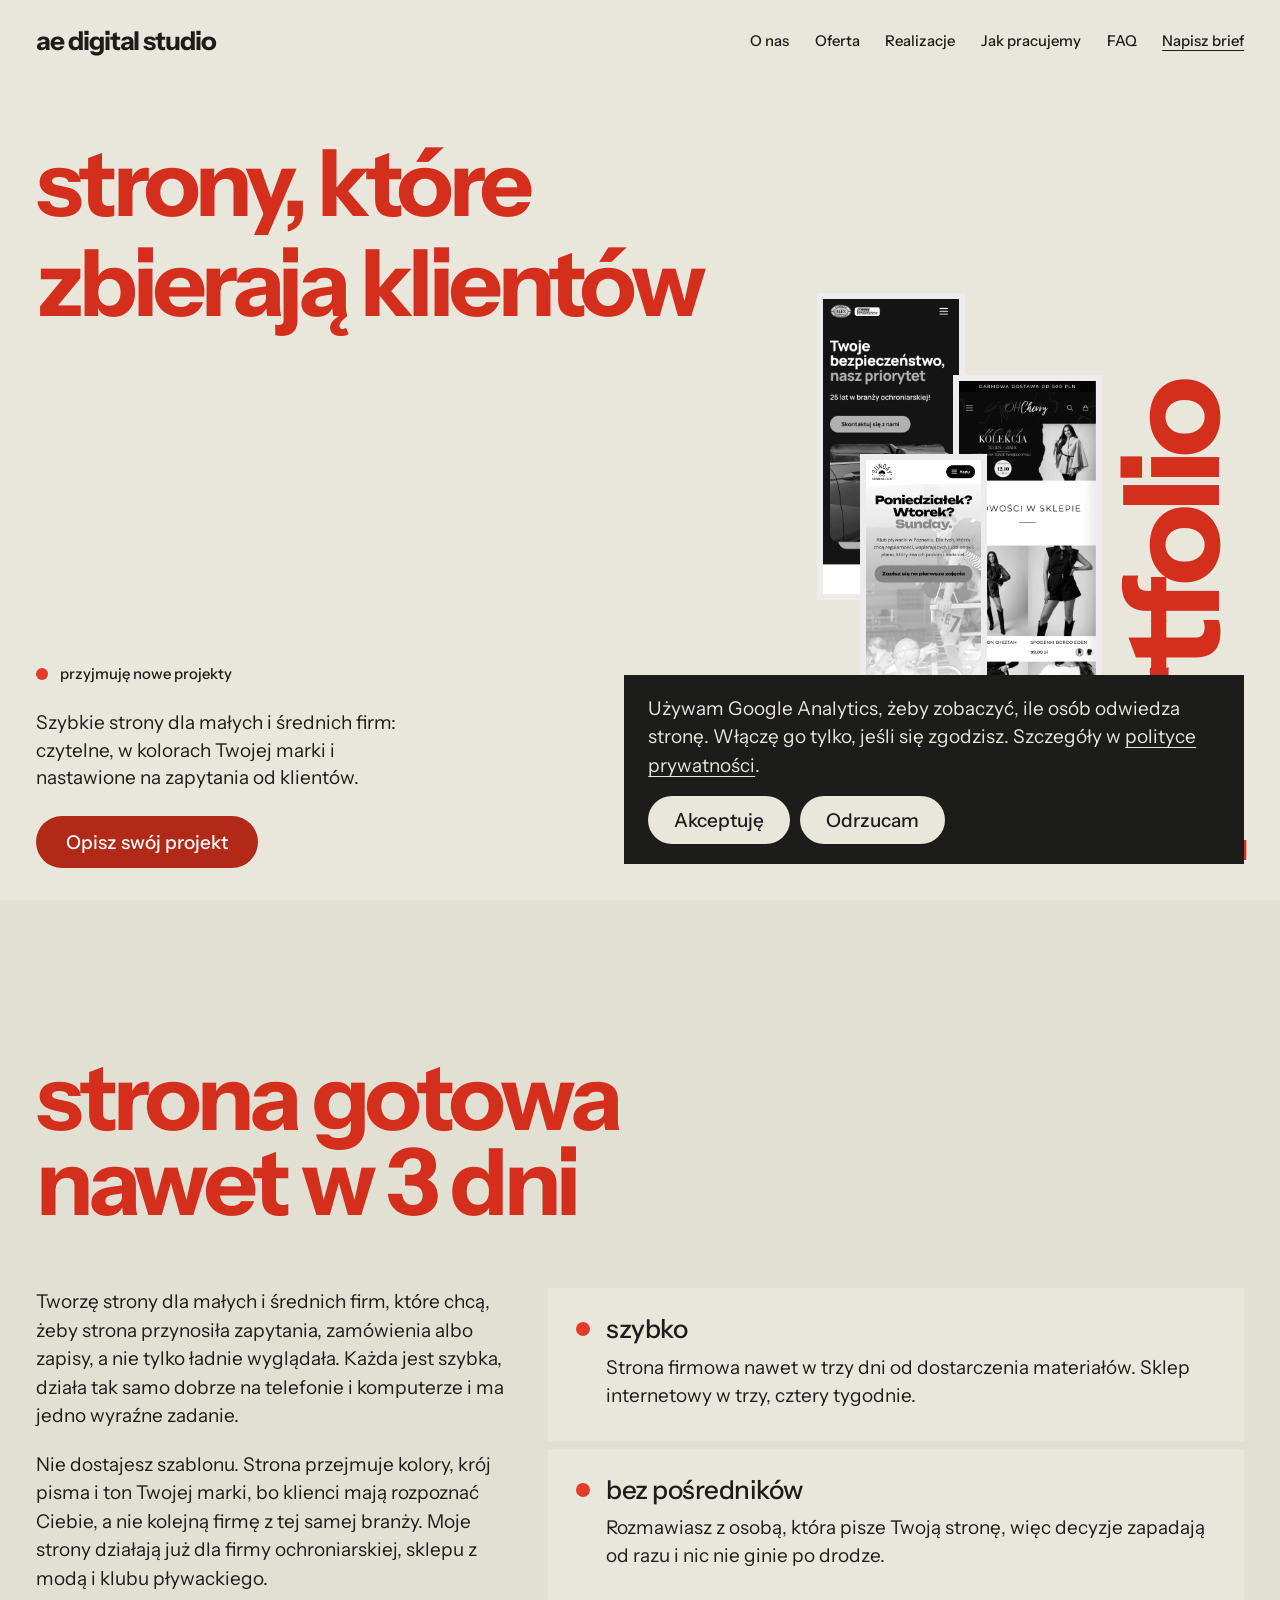
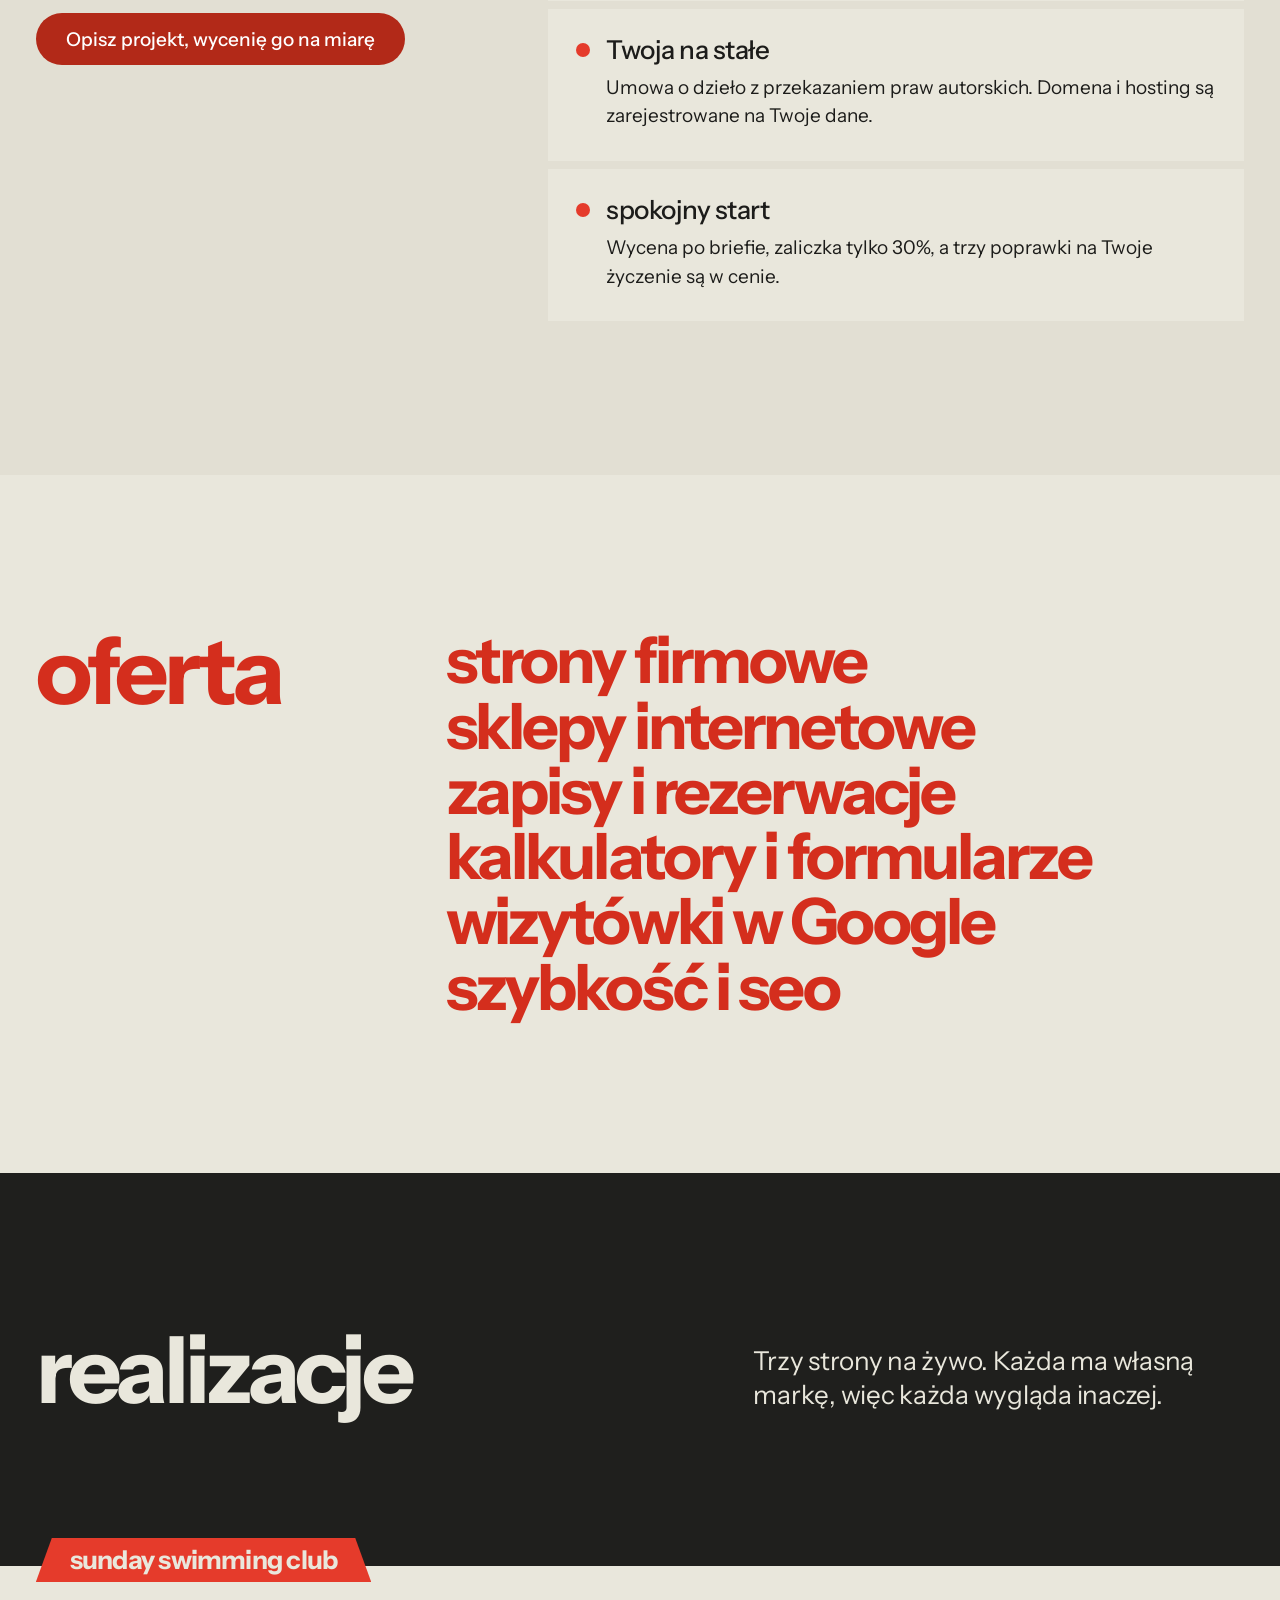
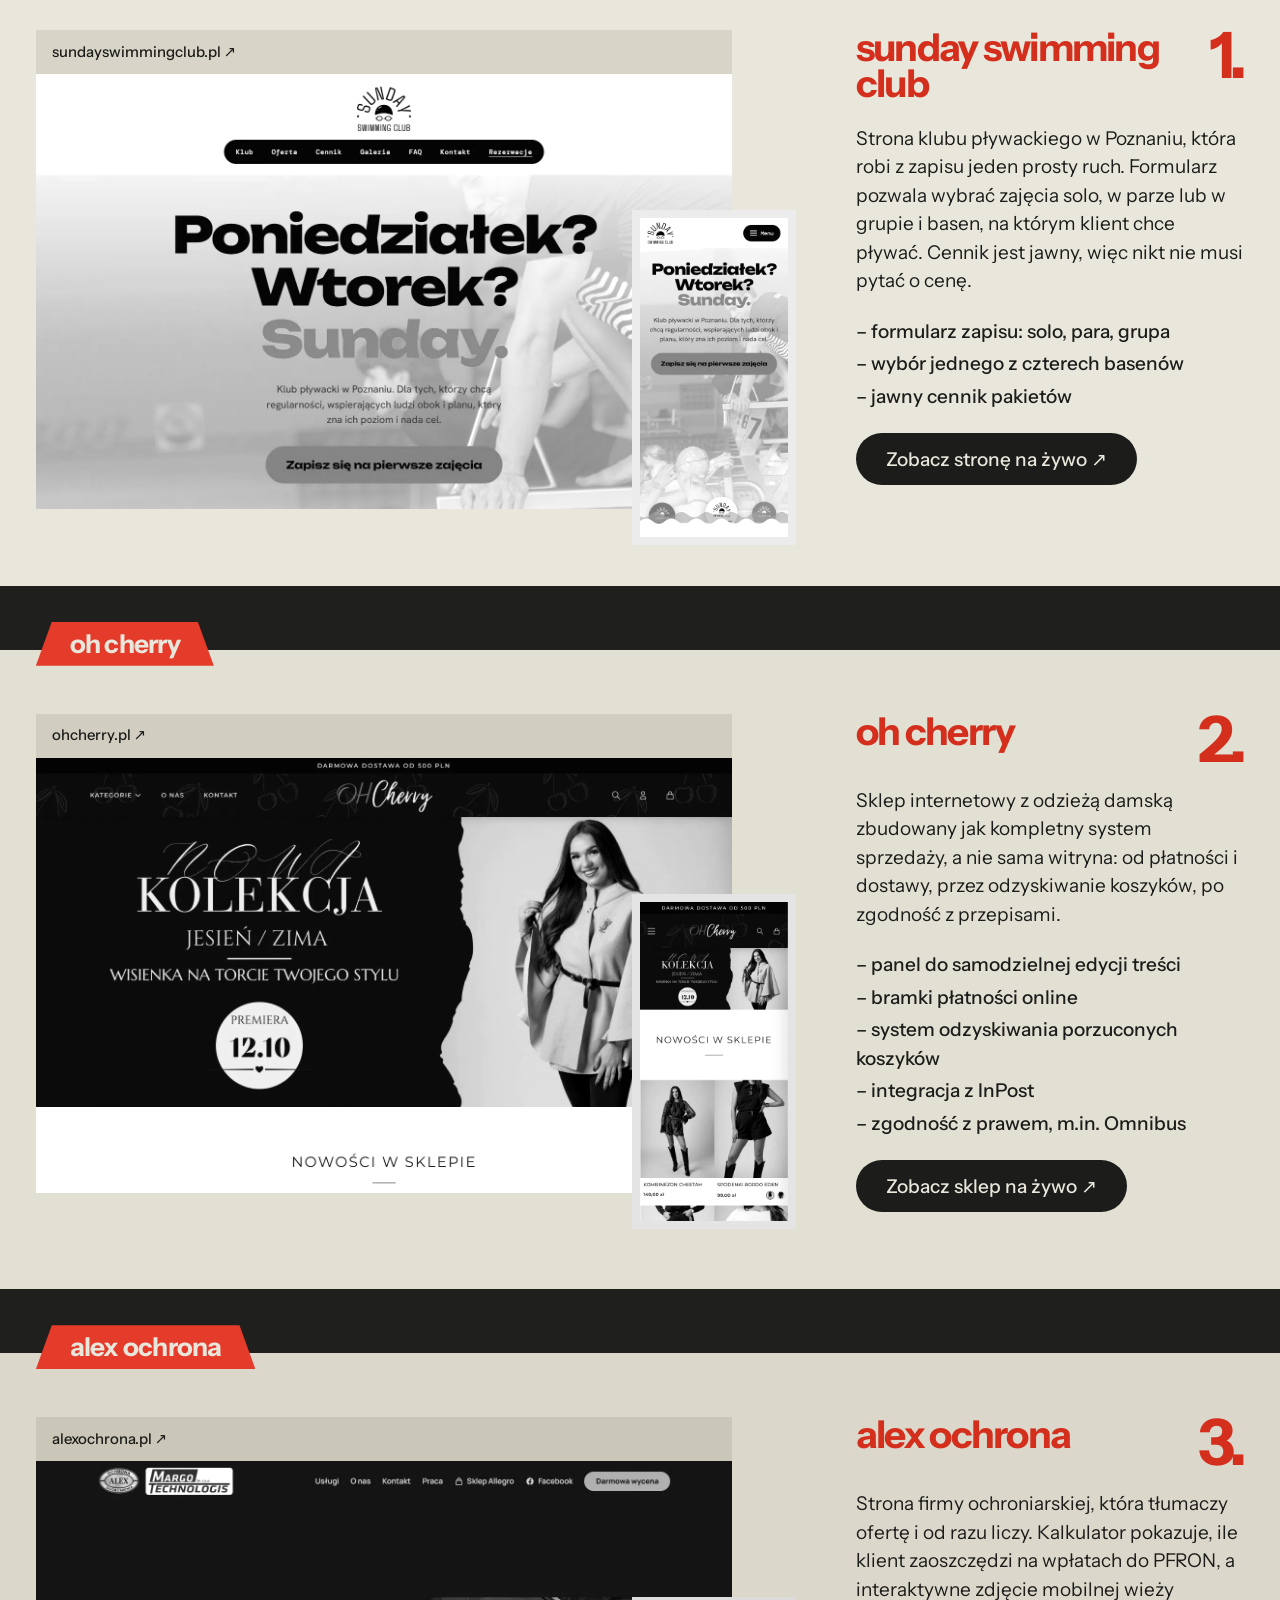
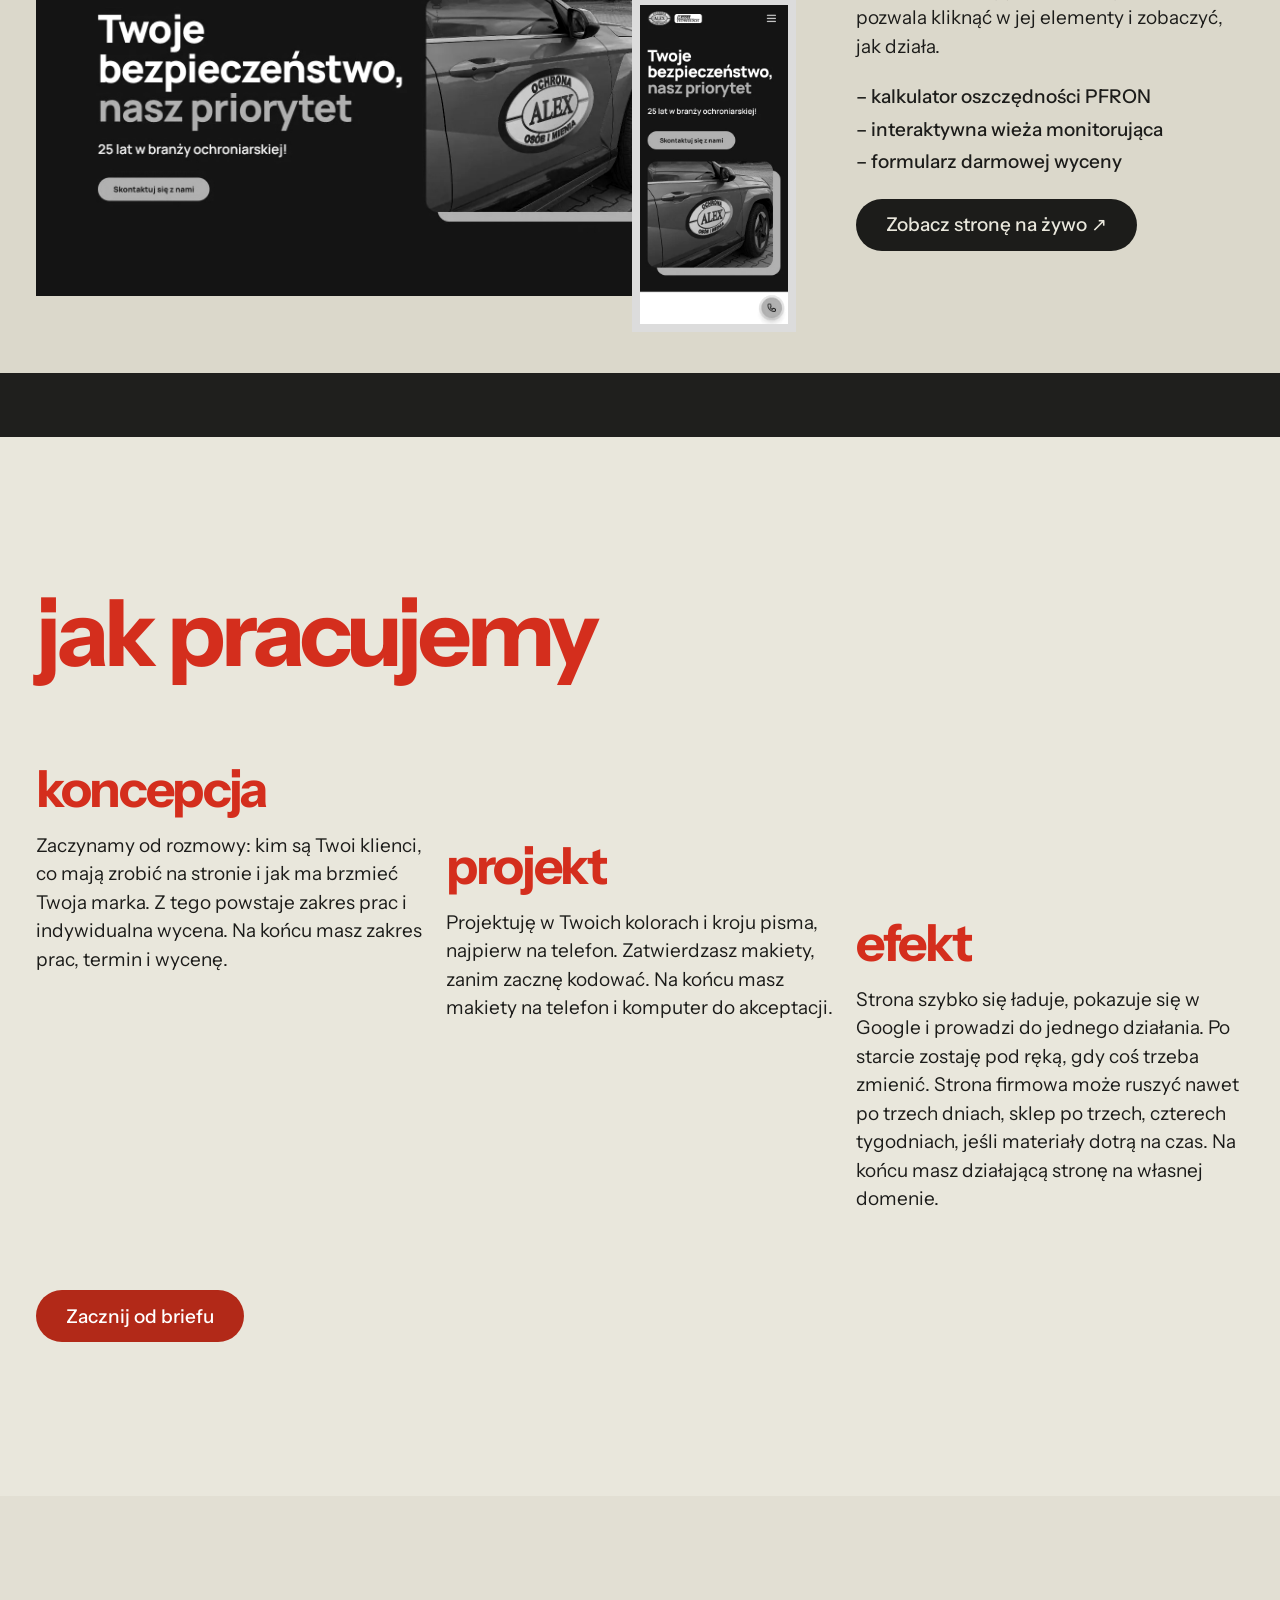
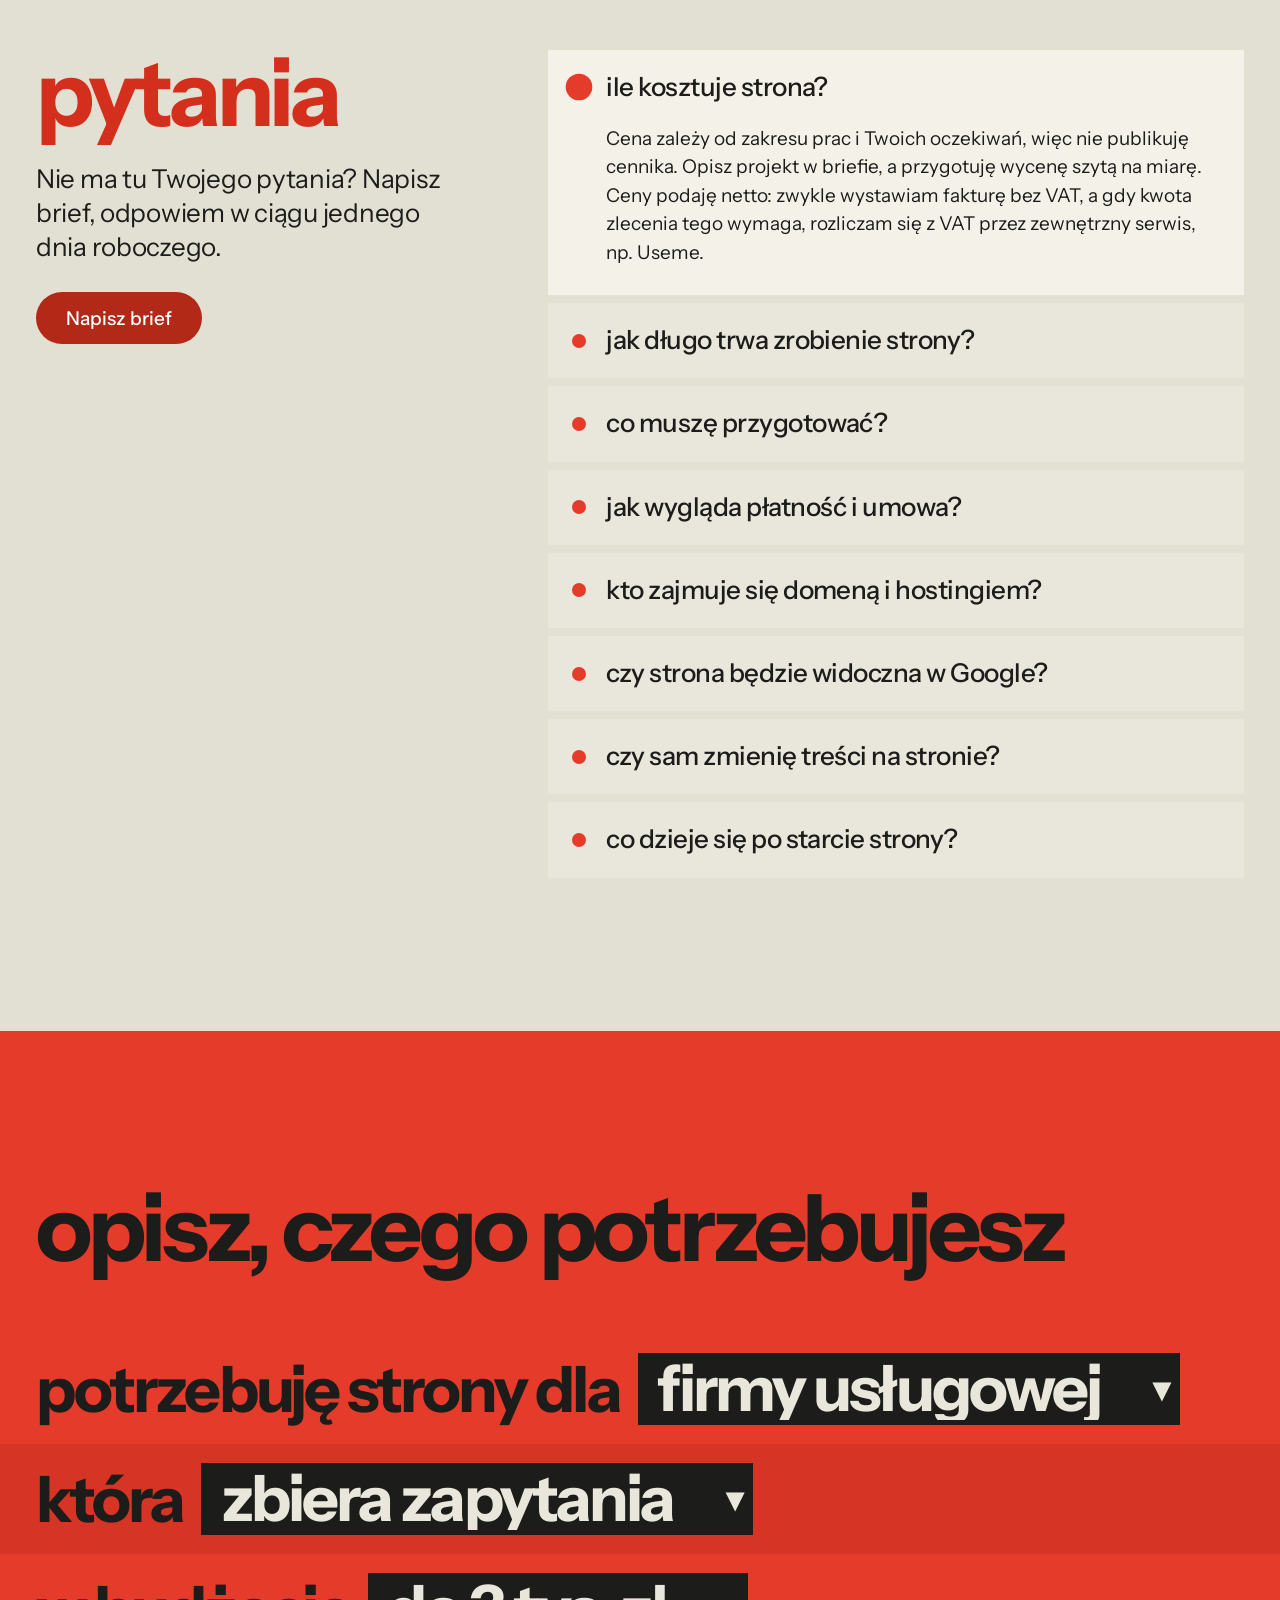
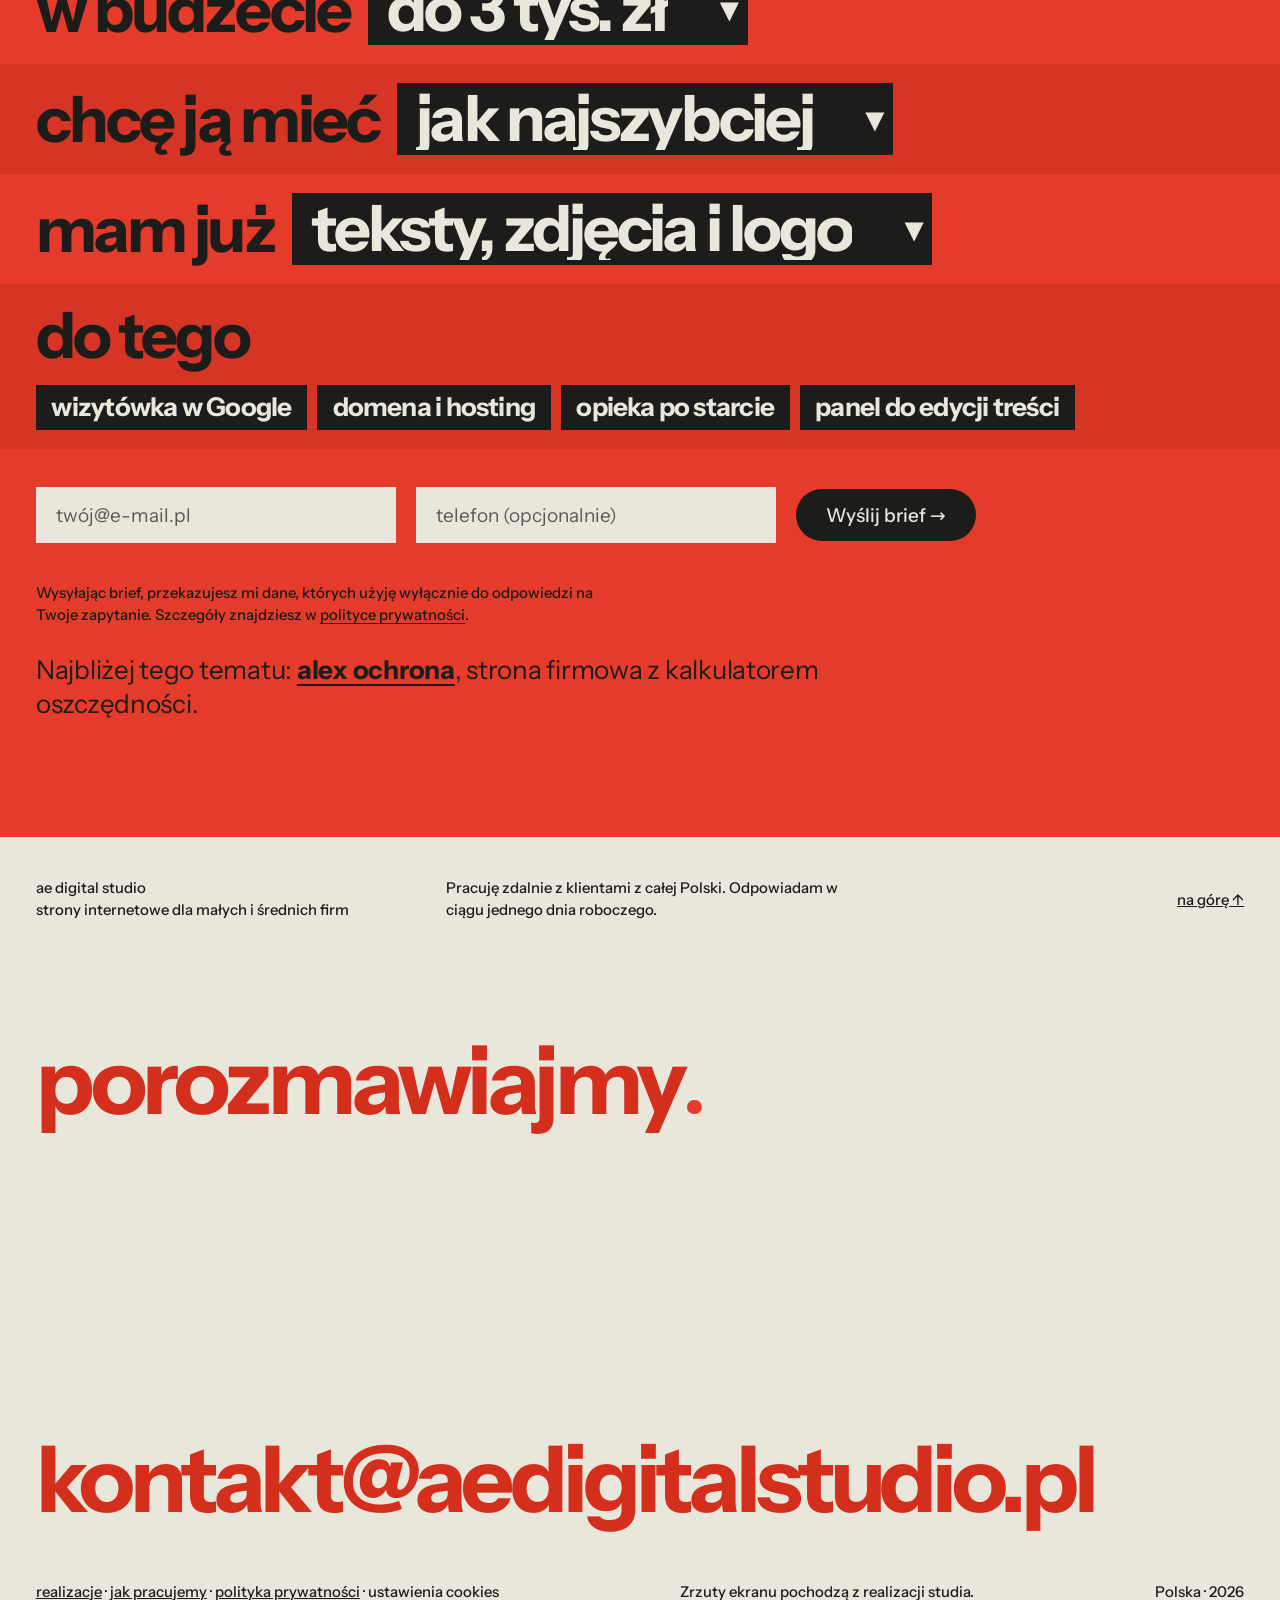
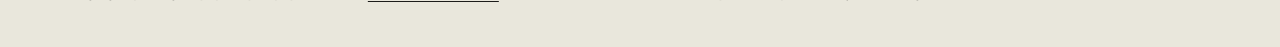
==== index.html @ 3840d4c9 "Menu na telefonie: zanikanie zamiast zjeżdżania, kolor paska przeglądarki Na nagraniu z iPhone'a pod" ====
<!doctype html>
<html lang="pl">
<head>
<meta charset="utf-8">
<meta name="viewport" content="width=device-width, initial-scale=1">
<title>AE Digital Studio — strony internetowe, które zbierają klientów</title>
<meta name="description" content="AE Digital Studio projektuje i koduje szybkie strony dla małych i średnich firm. Portfolio: firma ochroniarska, sklep z modą i klub pływacki.">
<link rel="canonical" href="https://aedigitalstudio.pl/">
<meta name="robots" content="index, follow, max-image-preview:large">
<meta name="theme-color" content="#e9e7dc">
<meta property="og:type" content="website">
<meta property="og:locale" content="pl_PL">
<meta property="og:site_name" content="AE Digital Studio">
<meta property="og:title" content="AE Digital Studio: strony internetowe, które zbierają klientów">
<meta property="og:description" content="Projektuję i koduję szybkie strony dla małych i średnich firm. Zobacz trzy realizacje i opisz swój projekt.">
<meta property="og:url" content="https://aedigitalstudio.pl/">
<meta property="og:image" content="https://aedigitalstudio.pl/og-image.jpg">
<meta property="og:image:width" content="1200">
<meta property="og:image:height" content="630">
<meta property="og:image:alt" content="AE Digital Studio: strony, które zbierają klientów, i trzy realizacje na telefonach">
<meta name="twitter:card" content="summary_large_image">
<link rel="icon" href="favicon.svg" type="image/svg+xml">
<link rel="icon" href="favicon.ico" sizes="32x32">
<link rel="apple-touch-icon" href="apple-touch-icon.png">
<link rel="preload" href="fonts/instrument-sans-latin.woff2" as="font" type="font/woff2" crossorigin>
<link rel="preload" href="fonts/instrument-sans-latin-ext.woff2" as="font" type="font/woff2" crossorigin>
<link rel="stylesheet" href="css/style.css?v=20261028c">
<script>document.documentElement.classList.add('js')</script>
<script type="application/ld+json">{"@context":"https://schema.org","@type":"ProfessionalService","@id":"https://aedigitalstudio.pl/#studio","name":"AE Digital Studio","url":"https://aedigitalstudio.pl/","image":"https://aedigitalstudio.pl/og-image.jpg","logo":"https://aedigitalstudio.pl/apple-touch-icon.png","email":"kontakt@aedigitalstudio.pl","description":"Jednoosobowe studio stron internetowych dla małych i średnich firm: strony firmowe, sklepy internetowe, zapisy i rezerwacje, kalkulatory, wizytówki w Google i SEO.","areaServed":{"@type":"Country","name":"Polska"},"founder":{"@type":"Person","name":"Antoni Elegańczyk"},"knowsAbout":["strony internetowe","sklepy internetowe","wizytówki w Google","SEO"],"makesOffer":[{"@type":"Offer","itemOffered":{"@type":"Service","name":"Strony firmowe"}},{"@type":"Offer","itemOffered":{"@type":"Service","name":"Sklepy internetowe"}},{"@type":"Offer","itemOffered":{"@type":"Service","name":"Zapisy i rezerwacje online"}},{"@type":"Offer","itemOffered":{"@type":"Service","name":"Kalkulatory i formularze"}},{"@type":"Offer","itemOffered":{"@type":"Service","name":"Wizytówki w Google"}},{"@type":"Offer","itemOffered":{"@type":"Service","name":"Szybkość i SEO"}}]}</script>
<script type="application/ld+json">{"@context":"https://schema.org","@type":"FAQPage","mainEntity":[{"@type":"Question","name":"ile kosztuje strona?","acceptedAnswer":{"@type":"Answer","text":"Cena zależy od zakresu prac i Twoich oczekiwań, więc nie publikuję cennika. Opisz projekt w briefie, a przygotuję wycenę szytą na miarę. Ceny podaję netto: zwykle wystawiam fakturę bez VAT, a gdy kwota zlecenia tego wymaga, rozliczam się z VAT przez zewnętrzny serwis, np. Useme."}},{"@type":"Question","name":"jak długo trwa zrobienie strony?","acceptedAnswer":{"@type":"Answer","text":"Strona firmowa może być gotowa nawet w trzy dni, jeśli na czas dostanę wszystkie materiały: teksty, zdjęcia, logo i inne potrzebne informacje. Sklep internetowy to około trzech, czterech tygodni. Tempo zależy głównie od tego, jak szybko będą podejmowane decyzje."}},{"@type":"Question","name":"co muszę przygotować?","acceptedAnswer":{"@type":"Answer","text":"Teksty, zdjęcia, logo i kolory marki, jeśli je masz. To od nich zależy, jak szybko ruszymy. Jeśli czegoś brakuje, wspólnie ustalimy, co da się uzupełnić."}},{"@type":"Question","name":"jak wygląda płatność i umowa?","acceptedAnswer":{"@type":"Answer","text":"Zaliczka to 30% i płacisz ją na start, resztę po akceptacji gotowej strony. Płacisz przelewem lub gotówką. Podpisujemy umowę o dzieło z przekazaniem praw autorskich, więc strona jest w pełni Twoja, i dostajesz fakturę."}},{"@type":"Question","name":"kto zajmuje się domeną i hostingiem?","acceptedAnswer":{"@type":"Answer","text":"Domenę i hosting rejestruję na Twoje dane. Koszt opłacisz na podstawie proformy albo dodaję go do faktury za stronę. Roczny koszt to zwykle około 50–100 zł."}},{"@type":"Question","name":"czy strona będzie widoczna w Google?","acceptedAnswer":{"@type":"Answer","text":"Tak. Strona jest przygotowana technicznie pod wyszukiwarki, a na życzenie zakładam też wizytówkę w Google i robię podstawowe SEO."}},{"@type":"Question","name":"czy sam zmienię treści na stronie?","acceptedAnswer":{"@type":"Answer","text":"To ustalamy na początku. Mogę przekazać Ci panel do samodzielnej edycji tekstów i zdjęć albo wprowadzać zmiany za Ciebie."}},{"@type":"Question","name":"co dzieje się po starcie strony?","acceptedAnswer":{"@type":"Answer","text":"Pierwsze trzy poprawki na Twoje życzenie są w cenie. Potem możesz zlecać zmiany na bieżąco albo wybrać pakiet opieki nad stroną, którego cena zależy od zakresu prac."}}]}</script>
</head>
<body>
<a class="skip" href="#tresc">Przejdź do treści</a>

<div class="menu" id="menu" role="dialog" aria-modal="true" aria-label="Menu" tabindex="-1" hidden>
  <div class="menu-top">
    <a class="mark" href="#start" data-menu-close>ae digital studio</a>
    <button class="menu-close" type="button">Zamknij</button>
  </div>
  <nav class="menu-links" aria-label="Menu">
    <a href="#o-nas" data-menu-close>o nas</a>
    <a href="#oferta" data-menu-close>oferta</a>
    <a href="#realizacje" data-menu-close>realizacje</a>
    <a href="#proces" data-menu-close>jak pracujemy</a>
    <a href="#faq" data-menu-close>pytania</a>
    <a class="btn menu-cta" href="#brief" data-menu-close>Napisz brief</a>
  </nav>
  <a class="menu-mail" href="mailto:kontakt@aedigitalstudio.pl">kontakt@aedigitalstudio.pl</a>
</div>

<header class="hero" id="start">
  <div class="top">
    <a class="mark" href="#start">ae digital studio</a>
    <nav class="links" aria-label="Główna nawigacja">
      <a href="#o-nas">O nas</a>
      <a href="#oferta">Oferta</a>
      <a href="#realizacje">Realizacje</a>
      <a href="#proces">Jak pracujemy</a>
      <a href="#faq">FAQ</a>
      <a class="plain" href="#brief">Napisz brief</a>
    </nav>
    <button class="menu-btn" type="button" aria-expanded="false" aria-controls="menu">Menu</button>
  </div>

  <div class="hero-grid">
    <h1 class="statement">
      <span class="line"><span>strony, które</span></span>
      <span class="line"><span>zbierają klientów</span></span>
    </h1>

    <div class="ask">
      <p class="status r"><i aria-hidden="true"></i>przyjmuję nowe projekty</p>
      <p class="lead r" style="--d:2">Szybkie strony dla małych i średnich firm: czytelne, w kolorach Twojej marki i nastawione na zapytania od klientów.</p>
      <a class="btn r" style="--d:3" href="#brief">Opisz swój projekt</a>
    </div>

    <div class="collage" aria-hidden="false">
      <img class="p1 r" style="--d:1" src="img/alex-m.webp" width="390" height="844" decoding="async" alt="Strona alexochrona.pl na telefonie">
      <img class="p2 r" style="--d:2" src="img/cherry-m.webp" width="390" height="844" decoding="async" alt="Sklep ohcherry.pl na telefonie">
      <img class="p3 r" style="--d:3" src="img/sunday-m.webp" width="390" height="844" decoding="async" alt="Strona sundayswimmingclub.pl na telefonie">
    </div>

    <span class="vertical" aria-hidden="true">portfolio</span>
  </div>

</header>

<main id="tresc">
<section class="about" id="o-nas" aria-labelledby="about-h">
  <h2 id="about-h" class="head r">strona gotowa nawet&nbsp;w&nbsp;3&nbsp;dni</h2>
  <div class="about-text">
    <p class="r" style="--d:1">Tworzę strony dla małych i średnich firm, które chcą, żeby strona przynosiła zapytania, zamówienia albo zapisy, a nie tylko ładnie wyglądała. Każda jest szybka, działa tak samo dobrze na telefonie i komputerze i ma jedno wyraźne zadanie.</p>
    <p class="r" style="--d:2">Nie dostajesz szablonu. Strona przejmuje kolory, krój pisma i ton Twojej marki, bo klienci mają rozpoznać Ciebie, a nie kolejną firmę z tej samej branży. Moje strony działają już dla firmy ochroniarskiej, sklepu z modą i klubu pływackiego.</p>
    <a class="btn r" style="--d:3" href="#brief">Opisz projekt, wycenię go na miarę</a>
  </div>
  <ul class="benefits">
    <li class="r" style="--d:1">
      <h3>szybko</h3>
      <p>Strona firmowa nawet w trzy dni od dostarczenia materiałów. Sklep internetowy w trzy, cztery tygodnie.</p>
    </li>
    <li class="r" style="--d:2">
      <h3>bez pośredników</h3>
      <p>Rozmawiasz z osobą, która pisze Twoją stronę, więc decyzje zapadają od razu i nic nie ginie po drodze.</p>
    </li>
    <li class="r" style="--d:3">
      <h3>Twoja na stałe</h3>
      <p>Umowa o dzieło z przekazaniem praw autorskich. Domena i hosting są zarejestrowane na Twoje dane.</p>
    </li>
    <li class="r" style="--d:4">
      <h3>spokojny start</h3>
      <p>Wycena po briefie, zaliczka tylko 30%, a trzy poprawki na Twoje życzenie są w cenie.</p>
    </li>
  </ul>
</section>

<section class="offer" id="oferta" aria-labelledby="offer-h">
  <h2 id="offer-h" class="head r">oferta</h2>
  <ul class="services">
    <li class="r" style="--d:1">strony firmowe</li>
    <li class="r" style="--d:2">sklepy internetowe</li>
    <li class="r" style="--d:3">zapisy i rezerwacje</li>
    <li class="r" style="--d:4">kalkulatory i formularze</li>
    <li class="r" style="--d:5">wizytówki w Google</li>
    <li class="r" style="--d:5">szybkość i seo</li>
  </ul>
</section>

<section class="work" id="realizacje" aria-labelledby="work-h">
  <div class="work-head">
    <h2 id="work-h" class="head r">realizacje</h2>
    <p class="lead r" style="--d:1">Trzy strony na żywo. Każda ma własną markę, więc każda wygląda inaczej.</p>
  </div>

  <div class="stack">

    <article class="folder f1" id="sunday">
      <span class="tab">sunday swimming club</span>
      <div class="body">
        <figure class="shot">
          <figcaption class="bar"><a href="https://sundayswimmingclub.pl" target="_blank" rel="noopener">sundayswimmingclub.pl ↗</a></figcaption>
          <div class="win"><img class="fit" src="img/sunday-d.webp" width="1440" height="900" decoding="async" loading="lazy" alt="Strona sundayswimmingclub.pl: hasło „Poniedziałek? Wtorek? Sunday.” i zdjęcie z basenu"></div>
          <img class="phone" src="img/sunday-m.webp" width="390" height="844" decoding="async" loading="lazy" alt="Strona sundayswimmingclub.pl na telefonie">
        </figure>
        <div class="copy">
          <div class="name r"><h3>sunday swimming club</h3><span class="num" aria-hidden="true">1.</span></div>
          <p class="r" style="--d:1">Strona klubu pływackiego w Poznaniu, która robi z zapisu jeden prosty ruch. Formularz pozwala wybrać zajęcia solo, w parze lub w grupie i basen, na którym klient chce pływać. Cennik jest jawny, więc nikt nie musi pytać o cenę.</p>
          <ul class="does r" style="--d:2">
            <li>formularz zapisu: solo, para, grupa</li>
            <li>wybór jednego z czterech basenów</li>
            <li>jawny cennik pakietów</li>
          </ul>
          <a class="btn dark r" style="--d:3" href="https://sundayswimmingclub.pl" target="_blank" rel="noopener">Zobacz stronę na żywo ↗</a>
        </div>
      </div>
    </article>

    <article class="folder f2" id="cherry">
      <span class="tab">oh cherry</span>
      <div class="body">
        <figure class="shot">
          <figcaption class="bar"><a href="https://ohcherry.pl" target="_blank" rel="noopener">ohcherry.pl ↗</a></figcaption>
          <div class="win"><img class="fit" src="img/cherry-d.webp" width="1440" height="900" decoding="async" loading="lazy" alt="Sklep ohcherry.pl: baner nowej kolekcji jesień/zima"></div>
          <img class="phone" src="img/cherry-m.webp" width="390" height="844" decoding="async" loading="lazy" alt="Sklep ohcherry.pl na telefonie">
        </figure>
        <div class="copy">
          <div class="name r"><h3>oh cherry</h3><span class="num" aria-hidden="true">2.</span></div>
          <p class="r" style="--d:1">Sklep internetowy z odzieżą damską zbudowany jak kompletny system sprzedaży, a nie sama witryna: od płatności i dostawy, przez odzyskiwanie koszyków, po zgodność z przepisami.</p>
          <ul class="does r" style="--d:2">
            <li>panel do samodzielnej edycji treści</li>
            <li>bramki płatności online</li>
            <li>system odzyskiwania porzuconych koszyków</li>
            <li>integracja z InPost</li>
            <li>zgodność z prawem, m.in. Omnibus</li>
          </ul>
          <a class="btn dark r" style="--d:3" href="https://ohcherry.pl" target="_blank" rel="noopener">Zobacz sklep na żywo ↗</a>
        </div>
      </div>
    </article>

    <article class="folder f3" id="alex">
      <span class="tab">alex ochrona</span>
      <div class="body">
        <figure class="shot">
          <figcaption class="bar"><a href="https://alexochrona.pl" target="_blank" rel="noopener">alexochrona.pl ↗</a></figcaption>
          <div class="win"><img class="fit" src="img/alex-d.webp" width="1440" height="900" decoding="async" loading="lazy" alt="Strona alexochrona.pl: hasło „Twoje bezpieczeństwo, nasz priorytet” i zdjęcie radiowozu"></div>
          <img class="phone" src="img/alex-m.webp" width="390" height="844" decoding="async" loading="lazy" alt="Strona alexochrona.pl na telefonie">
        </figure>
        <div class="copy">
          <div class="name r"><h3>alex ochrona</h3><span class="num" aria-hidden="true">3.</span></div>
          <p class="r" style="--d:1">Strona firmy ochroniarskiej, która tłumaczy ofertę i od razu liczy. Kalkulator pokazuje, ile klient zaoszczędzi na wpłatach do PFRON, a interaktywne zdjęcie mobilnej wieży pozwala kliknąć w jej elementy i zobaczyć, jak działa.</p>
          <ul class="does r" style="--d:2">
            <li>kalkulator oszczędności PFRON</li>
            <li>interaktywna wieża monitorująca</li>
            <li>formularz darmowej wyceny</li>
          </ul>
          <a class="btn dark r" style="--d:3" href="https://alexochrona.pl" target="_blank" rel="noopener">Zobacz stronę na żywo ↗</a>
        </div>
      </div>
    </article>

  </div>
</section>

<section class="process" id="proces" aria-labelledby="process-h">
  <h2 id="process-h" class="head r">jak pracujemy</h2>
  <div class="steps">
    <div class="step s1 r" style="--d:1">
      <h3>koncepcja</h3>
      <p>Zaczynamy od rozmowy: kim są Twoi klienci, co mają zrobić na stronie i jak ma brzmieć Twoja marka. Z tego powstaje zakres prac i indywidualna wycena. Na końcu masz zakres prac, termin i wycenę.</p>
    </div>
    <div class="step s2 r" style="--d:2">
      <h3>projekt</h3>
      <p>Projektuję w Twoich kolorach i kroju pisma, najpierw na telefon. Zatwierdzasz makiety, zanim zacznę kodować. Na końcu masz makiety na telefon i komputer do akceptacji.</p>
    </div>
    <div class="step s3 r" style="--d:3">
      <h3>efekt</h3>
      <p>Strona szybko się ładuje, pokazuje się w Google i prowadzi do jednego działania. Po starcie zostaję pod ręką, gdy coś trzeba zmienić. Strona firmowa może ruszyć nawet po trzech dniach, sklep po trzech, czterech tygodniach, jeśli materiały dotrą na czas. Na końcu masz działającą stronę na własnej domenie.</p>
    </div>
  </div>
  <a class="btn process-cta r" href="#brief">Zacznij od briefu</a>
</section>

<section class="faq" id="faq" aria-labelledby="faq-h">
  <div class="faq-side">
    <h2 id="faq-h" class="head r">pytania</h2>
    <p class="lead r" style="--d:1">Nie ma tu Twojego pytania? Napisz brief, odpowiem w ciągu jednego dnia roboczego.</p>
    <a class="btn r" style="--d:2" href="#brief">Napisz brief</a>
  </div>
  <div class="qas">
    <details class="qa r" name="faq" open style="--d:1">
      <summary>ile kosztuje strona?</summary>
      <div class="answer"><p>Cena zależy od zakresu prac i Twoich oczekiwań, więc nie publikuję cennika. Opisz projekt w briefie, a przygotuję wycenę szytą na miarę. Ceny podaję netto: zwykle wystawiam fakturę bez VAT, a gdy kwota zlecenia tego wymaga, rozliczam się z VAT przez zewnętrzny serwis, np. Useme.</p></div>
    </details>
    <details class="qa r" name="faq" style="--d:2">
      <summary>jak długo trwa zrobienie strony?</summary>
      <div class="answer"><p>Strona firmowa może być gotowa nawet w trzy dni, jeśli na czas dostanę wszystkie materiały: teksty, zdjęcia, logo i inne potrzebne informacje. Sklep internetowy to około trzech, czterech tygodni. Tempo zależy głównie od tego, jak szybko będą podejmowane decyzje.</p></div>
    </details>
    <details class="qa r" name="faq" style="--d:3">
      <summary>co muszę przygotować?</summary>
      <div class="answer"><p>Teksty, zdjęcia, logo i kolory marki, jeśli je masz. To od nich zależy, jak szybko ruszymy. Jeśli czegoś brakuje, wspólnie ustalimy, co da się uzupełnić.</p></div>
    </details>
    <details class="qa r" name="faq" style="--d:4">
      <summary>jak wygląda płatność i umowa?</summary>
      <div class="answer"><p>Zaliczka to 30% i płacisz ją na start, resztę po akceptacji gotowej strony. Płacisz przelewem lub gotówką. Podpisujemy umowę o dzieło z przekazaniem praw autorskich, więc strona jest w pełni Twoja, i dostajesz fakturę.</p></div>
    </details>
    <details class="qa r" name="faq" style="--d:5">
      <summary>kto zajmuje się domeną i hostingiem?</summary>
      <div class="answer"><p>Domenę i hosting rejestruję na Twoje dane. Koszt opłacisz na podstawie proformy albo dodaję go do faktury za stronę. Roczny koszt to zwykle około 50–100 zł.</p></div>
    </details>
    <details class="qa r" name="faq" style="--d:5">
      <summary>czy strona będzie widoczna w Google?</summary>
      <div class="answer"><p>Tak. Strona jest przygotowana technicznie pod wyszukiwarki, a na życzenie zakładam też wizytówkę w Google i robię podstawowe SEO.</p></div>
    </details>
    <details class="qa r" name="faq" style="--d:5">
      <summary>czy sam zmienię treści na stronie?</summary>
      <div class="answer"><p>To ustalamy na początku. Mogę przekazać Ci panel do samodzielnej edycji tekstów i zdjęć albo wprowadzać zmiany za Ciebie.</p></div>
    </details>
    <details class="qa r" name="faq" style="--d:5">
      <summary>co dzieje się po starcie strony?</summary>
      <div class="answer"><p>Pierwsze trzy poprawki na Twoje życzenie są w cenie. Potem możesz zlecać zmiany na bieżąco albo wybrać pakiet opieki nad stroną, którego cena zależy od zakresu prac.</p></div>
    </details>
  </div>
</section>

<section class="brief" id="brief" aria-labelledby="brief-h">
  <h2 id="brief-h" class="head r">opisz, czego potrzebujesz</h2>
  <form class="sentence" id="briefForm" data-access-key="58a7264d-42fd-4512-bb6b-14a7a59a57e8" novalidate>
    <p class="row r" style="--d:1">
      <span>potrzebuję strony dla</span>
      <span class="chip"><select id="q-who" name="who" aria-label="Dla kogo ma być strona">
        <option value="who-uslugi">firmy usługowej</option>
        <option value="who-sklep">sklepu internetowego</option>
        <option value="who-klub">klubu lub szkoły</option>
        <option value="who-salon">salonu lub gabinetu</option>
        <option value="who-gastro">restauracji lub kawiarni</option>
        <option value="who-b2b">firmy dla firm</option>
        <option value="who-inne">czegoś innego</option>
      </select></span>
    </p>
    <p class="row r" style="--d:2">
      <span>która</span>
      <span class="chip"><select id="q-goal" name="goal" aria-label="Co ma robić strona">
        <option>zbiera zapytania</option>
        <option>sprzedaje online</option>
        <option>przyjmuje zapisy</option>
        <option>przyjmuje rezerwacje</option>
        <option>pomaga policzyć ofertę</option>
        <option>pokazuje ofertę</option>
        <option>pokazuje realizacje</option>
        <option>robi dobre pierwsze wrażenie</option>
      </select></span>
    </p>
    <p class="row r" style="--d:3">
      <span>w budżecie</span>
      <span class="chip"><select id="q-budget" name="budget" aria-label="Budżet">
        <option>do 3 tys. zł</option>
        <option>3–6 tys. zł</option>
        <option>6–10 tys. zł</option>
        <option>powyżej 10 tys. zł</option>
        <option>jeszcze nie wiem</option>
      </select></span>
    </p>
    <p class="row r" style="--d:4">
      <span>chcę ją mieć</span>
      <span class="chip"><select id="q-when" name="when" aria-label="Termin">
        <option>jak najszybciej</option>
        <option>w ciągu tygodnia</option>
        <option>w ciągu miesiąca</option>
        <option>bez pośpiechu</option>
        <option>jeszcze nie wiem</option>
      </select></span>
    </p>
    <p class="row r" style="--d:5">
      <span>mam już</span>
      <span class="chip"><select id="q-have" name="have" aria-label="Materiały">
        <option>teksty, zdjęcia i logo</option>
        <option>część materiałów</option>
        <option>niewiele, zaczynam od zera</option>
      </select></span>
    </p>
    <div class="row multi r" style="--d:5" role="group" aria-labelledby="extra-l">
      <span id="extra-l">do tego</span>
      <div class="picks">
        <label class="pick"><input type="checkbox" name="extra" value="wizytówka w Google"><span>wizytówka w Google</span></label>
        <label class="pick"><input type="checkbox" name="extra" value="domena i hosting"><span>domena i hosting</span></label>
        <label class="pick"><input type="checkbox" name="extra" value="opieka po starcie"><span>opieka po starcie</span></label>
        <label class="pick"><input type="checkbox" name="extra" value="panel do edycji treści"><span>panel do edycji treści</span></label>
      </div>
    </div>
    <div class="row send-row r" style="--d:5">
      <label class="mail"><span class="sr">Twój e-mail</span><input id="q-mail" type="email" name="mail" placeholder="twój@e-mail.pl" autocomplete="email" required></label>
      <label class="mail"><span class="sr">Telefon (opcjonalnie)</span><input id="q-tel" type="tel" name="tel" placeholder="telefon (opcjonalnie)" autocomplete="tel" inputmode="tel" pattern="[0-9+ \(\)\-]{7,20}" title="Podaj numer telefonu, np. 600 700 800"></label>
      <button class="btn" id="sendBrief" type="submit">Wyślij brief →</button>
    </div>
    <input type="checkbox" name="botcheck" tabindex="-1" autocomplete="off" aria-hidden="true" style="display:none">
    <p class="consent">Wysyłając brief, przekazujesz mi dane, których użyję wyłącznie do odpowiedzi na Twoje zapytanie. Szczegóły znajdziesz w <a href="/polityka-prywatnosci/">polityce prywatności</a>.</p>
    <p class="form-note" id="formNote" role="status" aria-live="polite" hidden></p>
  </form>
  <p class="match lead" id="match" aria-live="polite">Najbliżej tego tematu: <a href="#alex">alex ochrona</a>, strona firmowa z kalkulatorem oszczędności.</p>
</section>
</main>

<footer class="foot" id="kontakt">
  <div class="foot-top">
    <p>ae digital studio<br>strony internetowe dla małych i średnich firm</p>
    <p>Pracuję zdalnie z klientami z całej Polski. Odpowiadam w ciągu jednego dnia roboczego.</p>
    <a class="up" href="#start">na górę ↑</a>
  </div>
  <div class="thanks">
    <h2 class="head">porozmawiajmy<span class="stop" aria-hidden="true"></span></h2>
  </div>
  <a class="big" href="mailto:kontakt@aedigitalstudio.pl">kontakt<wbr>@aedigitalstudio.pl</a>
  <div class="foot-meta">
    <p><a href="#realizacje">realizacje</a> · <a href="#proces">jak pracujemy</a> · <a href="/polityka-prywatnosci/">polityka prywatności</a><span data-cookie-settings> · <button type="button" class="linklike">ustawienia cookies</button></span></p>
    <p>Zrzuty ekranu pochodzą z realizacji studia.</p>
    <p>Polska · 2026</p>
  </div>
</footer>

<script src="js/main.js?v=20261028c"></script>
<script src="js/consent.js?v=20261028c"></script>
</body>
</html>
---- css/style.css ----
@font-face {
  font-family: "Instrument Sans";
  font-style: normal;
  font-weight: 400 700;
  font-display: swap;
  src: url("../fonts/instrument-sans-latin-ext.woff2") format("woff2");
  unicode-range: U+0100-02BA, U+02BD-02C5, U+02C7-02CC, U+02CE-02D7, U+02DD-02FF, U+0304, U+0308, U+0329, U+1D00-1DBF, U+1E00-1E9F, U+1EF2-1EFF, U+2020, U+20A0-20AB, U+20AD-20C4, U+2113, U+2C60-2C7F, U+A720-A7FF;
}
@font-face {
  font-family: "Instrument Sans";
  font-style: normal;
  font-weight: 400 700;
  font-display: swap;
  src: url("../fonts/instrument-sans-latin.woff2") format("woff2");
  unicode-range: U+0000-00FF, U+0131, U+0152-0153, U+02BB-02BC, U+02C6, U+02DA, U+02DC, U+0304, U+0308, U+0329, U+2000-206F, U+20AC, U+2122, U+2191, U+2193, U+2212, U+2215, U+FEFF, U+FFFD;
}

:root {
  --bone: #e9e7dc;
  --bone-2: #e2dfd3;
  --bone-3: #dbd8cb;
  --desk: #1f1f1d;
  --ink: #1c1c1a;
  --red: #e53b2b;
  --red-ink: #d42e1d;
  --red-deep: #b22918;

  --m: clamp(16px, 2.8vw, 40px);
  --gap: clamp(12px, 1.7vw, 24px);

  --face: "Instrument Sans", system-ui, sans-serif;

  --step-small: clamp(0.875rem, 0.85rem + 0.1vw, 0.9375rem);
  --step-body: clamp(1.0625rem, 1rem + 0.25vw, 1.1875rem);
  --step-lead: clamp(1.25rem, 1.1rem + 0.7vw, 1.625rem);
  --step-head: clamp(2.75rem, 1rem + 6vw, 6rem);
}

*, *::before, *::after { box-sizing: border-box; }
html { scroll-behavior: smooth; -webkit-text-size-adjust: 100%; }
body {
  margin: 0; background: var(--bone); color: var(--ink);
  font: 400 var(--step-body)/1.5 var(--face);
  -webkit-font-smoothing: antialiased;
}
img { display: block; max-width: 100%; height: auto; }
a { color: inherit; }
h1, h2, h3, p, ul, figure { margin: 0; padding: 0; }
ul { list-style: none; }
::selection { background: var(--red); color: var(--ink); }
:focus-visible { outline: 3px solid var(--ink); outline-offset: 3px; }
.sr { position: absolute; width: 1px; height: 1px; overflow: hidden; clip-path: inset(50%); white-space: nowrap; }

.head {
  text-wrap: balance;
  font: 700 var(--step-head)/0.92 var(--face);
  letter-spacing: -0.045em;
  color: var(--red-ink);
}
.lead { font-size: var(--step-lead); line-height: 1.3; letter-spacing: -0.01em; }

.btn {
  display: inline-flex; align-items: center; justify-content: center;
  min-height: 52px; padding: 0 30px;
  background: var(--red-deep); color: #fff;
  font: 500 var(--step-body)/1 var(--face);
  text-decoration: none; border-radius: 999px;
  transition: transform .18s cubic-bezier(.2,.8,.2,1), background-color .18s;
}
.btn:hover { transform: translateY(-2px); background: var(--ink); }
.btn:active { transform: translateY(0) scale(.98); }
.btn.dark { background: var(--ink); color: var(--bone); }
.btn.dark:hover { background: var(--red-deep); color: #fff; }
.plain { text-decoration: underline; text-underline-offset: 4px; text-decoration-thickness: 2px; }

.js .r { opacity: 0; transform: translateY(24px); transition: opacity .7s cubic-bezier(.2,.8,.2,1), transform .7s cubic-bezier(.2,.8,.2,1); transition-delay: calc(var(--d, 0) * 80ms); }
.js .r.in { opacity: 1; transform: none; }

/* the red dot: a status light and a full stop */
.status { display: flex; align-items: center; gap: 12px; font-size: var(--step-small); font-weight: 500; }
.status i { width: 12px; height: 12px; border-radius: 50%; background: var(--red); animation: pulse 2.6s ease-in-out infinite; }
@keyframes pulse { 50% { transform: scale(1.55); opacity: .5; } }
.stop { display: inline-block; width: .16em; height: .16em; margin-left: .05em; border-radius: 50%; background: var(--red); }

/* ---------- hero ---------- */
.hero { min-height: 100svh; padding: 24px var(--m) 32px; display: flex; flex-direction: column; background: var(--bone); }
.top { display: flex; justify-content: space-between; align-items: center; gap: 24px; font-size: var(--step-small); font-weight: 500; }
.mark { font: 700 var(--step-lead)/1 var(--face); letter-spacing: -0.04em; text-decoration: none; display: inline-block; padding: 12px 0; margin: -12px 0; }
.links { display: flex; gap: clamp(14px, 2vw, 32px); }
.links a { text-decoration: none; padding: 6px 0; }
.links a:hover { text-decoration: underline; text-underline-offset: 4px; }
.links a.plain { text-decoration: underline; }

.hero-grid {
  flex: 1; margin-top: 9svh;
  display: grid; grid-template-columns: repeat(12, 1fr); grid-template-rows: auto 1fr; gap: var(--gap);
}
.statement {
  grid-column: 1 / 9; grid-row: 1; align-self: start;
  font: 700 var(--step-head)/0.95 var(--face); letter-spacing: -0.05em; color: var(--red-ink);
}
.line { display: block; overflow: hidden; padding: .12em 0 .16em; margin: -.12em 0 -.16em; }
.line > span { display: block; }
.js .line > span { transform: translateY(110%); animation: rise .9s cubic-bezier(.16,1,.3,1) forwards; }
.js .line:last-child > span { animation-delay: .11s; }
@keyframes rise { to { transform: none; } }

.ask { grid-column: 1 / 6; grid-row: 2; align-self: end; display: flex; flex-direction: column; gap: 24px; align-items: flex-start; }
.ask .lead { max-width: 30ch; font-size: var(--step-body); line-height: 1.45; letter-spacing: 0; }

.collage { grid-column: 9 / 12; grid-row: 1 / 3; position: relative; aspect-ratio: 1 / 1.5; align-self: center; }
.collage img { position: absolute; outline: 6px solid var(--bone); filter: grayscale(1) contrast(1.05); }
.p1 { left: 0; top: 0; width: 50%; }
.p2 { right: 0; top: 20%; width: 50%; }
.p3 { left: 16%; bottom: 0; width: 42%; }

.vertical {
  margin-right: .15em;
  grid-column: 12 / 13; grid-row: 1 / 3; justify-self: end; align-self: end;
  writing-mode: vertical-rl; transform: rotate(180deg);
  font: 700 10.4vw/0.8 var(--face); letter-spacing: -0.06em; color: var(--red-ink);
}

/* ---------- about ---------- */
.about {
  position: relative; background: var(--bone-2);
  padding: clamp(96px, 12vw, 180px) var(--m);
  display: grid; grid-template-columns: repeat(12, 1fr); gap: clamp(40px, 5vw, 72px) var(--gap); align-items: start;
}
.about .head { grid-column: 1 / 11; }
.about-text { grid-column: 1 / 6; display: grid; gap: 20px; justify-items: start; }
.about-text p { max-width: 46ch; }
.benefits { grid-column: 6 / 13; display: grid; gap: 8px; }
.benefits li { background: var(--bone); padding: 26px 28px 30px 58px; position: relative; }
.benefits li::before { content: ""; position: absolute; left: 28px; top: 34px; width: 14px; height: 14px; border-radius: 50%; background: var(--red); }
.benefits h3 { font: 500 var(--step-lead)/1.2 var(--face); letter-spacing: -0.02em; margin-bottom: 8px; }
.benefits p { max-width: 52ch; }

/* ---------- offer ---------- */
.offer {
  background: var(--bone); padding: clamp(96px, 12vw, 180px) var(--m);
  display: grid; grid-template-columns: repeat(12, 1fr); gap: var(--gap); align-items: start;
}
.offer .head { grid-column: 1 / 5; }
.services { grid-column: 5 / 13; font: 700 clamp(2.125rem, 5vw, 4.5rem)/1.02 var(--face); letter-spacing: -0.045em; color: var(--red-ink); }

/* ---------- work ---------- */
.work { background: var(--desk); color: var(--bone); padding-top: clamp(96px, 12vw, 180px); }
.work-head { padding: 0 var(--m) clamp(56px, 7vw, 104px); display: grid; grid-template-columns: repeat(12, 1fr); gap: var(--gap); align-items: end; }
.work-head .head { grid-column: 1 / 8; color: var(--bone); }
.work-head .lead { grid-column: 8 / 13; max-width: 36ch; }

.stack { padding-bottom: clamp(40px, 5vw, 80px); }
.folder { position: relative; color: var(--ink); background: var(--band); margin-top: clamp(56px, 5vw, 68px); }
.f1 { --band: #e9e7dc; --bar: #d8d5c8; }
.f2 { --band: #e2dfd3; --bar: #d1cec1; }
.f3 { --band: #dbd8cb; --bar: #cac7b9; }
.folder > * { position: relative; }
.tab {
  position: absolute; top: -28px; left: var(--m);
  height: 44px; padding: 0 34px; display: flex; align-items: center;
  background: var(--red); color: var(--bone);
  font: 700 var(--step-lead)/1 var(--face); letter-spacing: -0.03em; white-space: nowrap;
  clip-path: polygon(0 100%, 16px 0, calc(100% - 16px) 0, 100% 100%);
}

.body {
  position: relative;
  padding: clamp(48px, 5vw, 72px) var(--m) clamp(56px, 6vw, 88px);
  display: grid; grid-template-columns: repeat(12, 1fr); gap: var(--gap); align-items: start;
}
.shot { grid-column: 1 / 8; position: relative; }
.bar { height: 44px; display: flex; align-items: center; padding: 0 16px; background: var(--bar); font-size: var(--step-small); font-weight: 500; }
.bar a { text-decoration: none; display: flex; align-items: center; width: 100%; min-height: 44px; }
.bar a:hover { text-decoration: underline; text-underline-offset: 4px; }
.win { aspect-ratio: 16 / 10; overflow: hidden; background: #fff; }
.fit { width: 100%; height: auto; }
.win img, .phone { filter: grayscale(1) contrast(1.05); transition: filter .5s; }
.folder:hover .win img, .folder:hover .phone, .folder:focus-within .win img, .folder:focus-within .phone { filter: none; }
.phone { position: absolute; right: -56px; bottom: -28px; width: clamp(108px, 11.5vw, 166px); outline: 8px solid var(--band); }

.copy { grid-column: 9 / 13; display: flex; flex-direction: column; gap: 22px; }
.name { display: flex; justify-content: space-between; align-items: flex-start; gap: 16px; }
.name h3 { font: 700 clamp(2rem, 3vw, 2.75rem)/0.95 var(--face); letter-spacing: -0.045em; color: var(--red-ink); }
.num { font: 700 clamp(2.125rem, 5vw, 4.5rem)/0.8 var(--face); letter-spacing: -0.05em; color: var(--red-ink); }
.copy p { max-width: 46ch; }
.does { display: grid; gap: 4px; font-weight: 500; }
.does li::before { content: "– "; }
.copy .btn { align-self: flex-start; }

/* ---------- process ---------- */
.process { position: relative; background: var(--bone); padding: clamp(96px, 12vw, 180px) var(--m); }
.process .head { max-width: 9em; }
.steps { margin-top: clamp(56px, 7vw, 104px); display: grid; grid-template-columns: repeat(12, 1fr); gap: var(--gap); align-items: start; }
.step { display: grid; gap: 18px; }
.step h3 { font: 700 clamp(2.5rem, 4vw, 3.75rem)/0.95 var(--face); letter-spacing: -0.045em; color: var(--red-ink); }
.step p { max-width: 34ch; }
.step strong { font-weight: 700; }
.process-cta { margin-top: clamp(48px, 6vw, 88px); }
.s1 { grid-column: 1 / 5; }
.s2 { grid-column: 5 / 9; margin-top: clamp(48px, 6vw, 96px); }
.s3 { grid-column: 9 / 13; margin-top: clamp(96px, 12vw, 192px); }

/* ---------- faq ---------- */
.faq {
  background: var(--bone-2); padding: clamp(96px, 12vw, 180px) var(--m);
  display: grid; grid-template-columns: repeat(12, 1fr); gap: clamp(40px, 5vw, 72px) var(--gap); align-items: start;
}
.faq-side { grid-column: 1 / 6; display: grid; gap: 28px; justify-items: start; }
.faq-side .lead { max-width: 24ch; }
.qas { grid-column: 6 / 13; display: grid; gap: 8px; }
.qa { background: var(--bone); transition: background-color .25s; }
.qa[open] { background: #f3f1e8; }
.qa summary {
  display: flex; align-items: center; gap: 20px; padding: 22px 24px; cursor: pointer; list-style: none;
  font: 500 var(--step-lead)/1.2 var(--face); letter-spacing: -0.02em;
}
.qa summary::-webkit-details-marker { display: none; }
.qa summary::before {
  content: ""; flex: none; width: 14px; height: 14px; border-radius: 50%; background: var(--red);
  transition: transform .35s cubic-bezier(.2,.8,.2,1);
}
.qa summary:hover::before { transform: scale(1.35); }
.qa[open] summary::before { transform: scale(1.9); }
.answer { padding: 0 24px 28px 58px; }
.answer p { max-width: 58ch; }
.qa[open] .answer { animation: reveal .4s cubic-bezier(.2,.8,.2,1); }
@keyframes reveal { from { opacity: 0; transform: translateY(-8px); } }

/* ---------- brief (the live part) ---------- */
.brief { background: var(--red); color: var(--ink); padding: clamp(96px, 12vw, 180px) 0 clamp(80px, 9vw, 140px); }
.brief .head { padding: 0 var(--m); margin-bottom: clamp(40px, 5vw, 72px); color: var(--ink); max-width: 12em; }
.sentence { display: block; }
.row {
  display: flex; flex-wrap: wrap; align-items: center; gap: .28em;
  padding: .3em var(--m); margin: 0;
  font: 700 clamp(2.125rem, 5vw, 4.5rem)/1 var(--face); letter-spacing: -0.045em;
}
.row:nth-child(even) { background: #d63424; }
.chip { position: relative; display: inline-block; }
.chip::after { content: "▾"; position: absolute; right: .3em; top: 50%; transform: translateY(-50%); color: var(--bone); font-size: .6em; pointer-events: none; }
.chip select {
  min-height: 44px;
  font: inherit; letter-spacing: inherit; appearance: none; -webkit-appearance: none; field-sizing: content;
  background: var(--ink); color: var(--bone); border: 0; border-radius: 0; margin: 0;
  padding: .04em 1.25em .08em .3em; cursor: pointer;
}
.chip select:hover { background: #33332f; }
.chip select option { font: 500 var(--step-body) var(--face); letter-spacing: 0; color: var(--ink); background: #fff; }
/* the multi-choice row: the same chips as the lists, inverted when chosen */
.picks { display: flex; flex-wrap: wrap; gap: 10px; font: 700 var(--step-lead)/1 var(--face); letter-spacing: -0.03em; }
.pick { position: relative; display: inline-block; cursor: pointer; }
.pick input { position: absolute; opacity: 0; inset: 0; width: 100%; height: 100%; margin: 0; cursor: pointer; }
.pick span { display: block; padding: .32em .6em .38em; background: var(--ink); color: var(--bone); transition: background-color .18s, color .18s; }
.pick:hover span { background: #33332f; }
.pick input:checked + span { background: var(--bone); color: var(--ink); }
.pick input:checked + span::before { content: ""; display: inline-block; width: .4em; height: .4em; margin-right: .4em; border-radius: 50%; background: var(--red); vertical-align: .05em; }
.pick input:focus-visible + span { outline: 3px solid var(--ink); outline-offset: 3px; }
.send-row { gap: 20px; font: 500 var(--step-body)/1 var(--face); letter-spacing: 0; padding-top: clamp(28px, 3vw, 44px); padding-bottom: clamp(28px, 3vw, 44px); }
.mail input { font: 400 var(--step-body)/1 var(--face); color: var(--ink); background: var(--bone); border: 0; border-radius: 0; height: 56px; width: min(360px, 78vw); padding: 0 20px; }
.mail input::placeholder { color: #5c5a52; opacity: 1; }
.brief .btn { background: var(--ink); color: var(--bone); }
.brief .btn:hover { background: var(--bone); color: var(--ink); }
button.btn { border: 0; cursor: pointer; }
.brief .btn:disabled { opacity: .65; cursor: default; transform: none; }
.consent { margin: 0; padding: 0 var(--m); max-width: 64ch; font-size: var(--step-small); font-weight: 500; }
.form-note { margin: 20px var(--m) 0; padding: 16px 20px; max-width: 60ch; background: var(--ink); color: var(--bone); font-weight: 500; }
.form-note[hidden] { display: none; }
.form-note a { color: inherit; text-decoration: underline; text-underline-offset: 4px; }
.match { padding: 28px var(--m) 0; max-width: 56ch; }
.match a { font-weight: 700; text-decoration: underline; text-underline-offset: 5px; text-decoration-thickness: 2px; }

/* ---------- footer ---------- */
.foot { background: var(--bone); min-height: 90svh; padding: 40px var(--m) 32px; display: flex; flex-direction: column; }
.foot-top { display: grid; grid-template-columns: repeat(12, 1fr); gap: var(--gap); font-size: var(--step-small); font-weight: 500; }
.foot-top p:nth-child(1) { grid-column: 1 / 5; }
.foot-top p:nth-child(2) { grid-column: 5 / 10; max-width: 40ch; }
.up { grid-column: 12 / 13; justify-self: end; white-space: nowrap; }
.thanks { margin-top: clamp(64px, 9vw, 130px); display: flex; align-items: center; gap: clamp(20px, 3vw, 48px); }
.big {
  display: block; margin-top: auto; padding-top: 64px;
  font: 700 7.2vw/0.9 var(--face); letter-spacing: -0.055em; text-decoration: none; color: var(--red-ink);
}
.big:hover { text-decoration: underline; text-decoration-thickness: .05em; text-underline-offset: .08em; }
.foot-meta { margin-top: 48px; display: grid; grid-template-columns: auto 1fr auto; align-items: center; gap: var(--gap); font-size: var(--step-small); font-weight: 500; }
.foot-meta p:nth-child(2) { text-align: center; }
.foot-meta p:nth-child(3) { text-align: right; }

/* ---------- links that stand alone get a 44px target ---------- */
.foot-meta a, .foot-meta .linklike, .up, .legal-foot a, .legal-foot .linklike { display: inline-block; padding: 12px 0; }
.foot-meta p { margin: 0; }

/* ---------- menu (phones) ---------- */
.menu-btn { display: none; }
.menu {
  position: fixed; inset: 0; z-index: 60;
  display: flex; flex-direction: column; justify-content: space-between; gap: 24px;
  padding: 24px var(--m) calc(32px + env(safe-area-inset-bottom)); background: var(--red); color: var(--ink);
  overflow-y: auto; overscroll-behavior: contain;
  opacity: 0; transition: opacity .26s ease;
}
.menu[hidden] { display: none; }
.menu.open { opacity: 1; }
.menu-top { display: flex; justify-content: space-between; align-items: center; }
.menu-btn, .menu-close {
  min-height: 44px; padding: 0 22px; border: 0; border-radius: 999px; cursor: pointer;
  background: var(--ink); color: var(--bone); font: 500 var(--step-small)/1 var(--face);
}
.menu-links { display: grid; gap: 4px; justify-items: start; }
.menu-links a:not(.btn) { padding: 6px 0; font: 700 var(--step-head)/1 var(--face); letter-spacing: -0.045em; text-decoration: none; }
.menu-links a:not(.btn):hover { text-decoration: underline; text-decoration-thickness: .06em; text-underline-offset: .1em; }
.menu-links > *, .menu-mail { opacity: 0; transform: translateY(14px); transition: opacity .35s ease, transform .45s cubic-bezier(.2,.8,.2,1); }
.menu.open .menu-links > *, .menu.open .menu-mail { opacity: 1; transform: none; }
.menu.open .menu-links > :nth-child(1) { transition-delay: .06s; }
.menu.open .menu-links > :nth-child(2) { transition-delay: .10s; }
.menu.open .menu-links > :nth-child(3) { transition-delay: .14s; }
.menu.open .menu-links > :nth-child(4) { transition-delay: .18s; }
.menu.open .menu-links > :nth-child(5) { transition-delay: .22s; }
.menu.open .menu-links > :nth-child(6) { transition-delay: .26s; }
.menu.open .menu-mail { transition-delay: .30s; }
.menu-cta { margin-top: 20px; background: var(--ink); color: var(--bone); }
.menu-mail { font-size: var(--step-body); font-weight: 500; padding: 12px 0; text-decoration: underline; text-underline-offset: 4px; }
.menu:focus { outline: none; }
.menu-open { overflow: hidden; }

/* ---------- 404 ---------- */
.notfound { background: var(--bone); min-height: 66svh; padding: clamp(72px, 9vw, 140px) var(--m); display: grid; grid-template-columns: repeat(12, 1fr); column-gap: var(--gap); row-gap: 28px; align-content: center; align-items: start; }
.notfound .head { grid-column: 1 / 7; }
.notfound .lead { grid-column: 1 / 7; max-width: 24ch; }
.notfound .btn { grid-column: 1 / 7; justify-self: start; }
.notfound-links { grid-column: 7 / 13; grid-row: 1 / span 3; display: grid; gap: 2px; justify-items: start; align-content: start; }
.notfound-links a { padding: 4px 0; font: 700 clamp(2.125rem, 5vw, 4.5rem)/1.02 var(--face); letter-spacing: -0.045em; color: var(--red-ink); text-decoration: none; }
.notfound-links a:hover { text-decoration: underline; text-decoration-thickness: .06em; text-underline-offset: .1em; }

/* ---------- legal ---------- */
.skip { position: absolute; left: var(--m); top: -80px; z-index: 100; padding: 12px 18px; background: var(--ink); color: var(--bone); font-weight: 500; text-decoration: none; transition: top .2s; }
.skip:focus { top: 12px; }
.legal-top { padding: 24px var(--m) 0; background: var(--bone); }
.legal {
  background: var(--bone); padding: clamp(72px, 9vw, 140px) var(--m) clamp(80px, 9vw, 140px);
  display: grid; grid-template-columns: repeat(12, 1fr); gap: clamp(40px, 5vw, 72px) var(--gap); align-items: stretch;
}
.legal-side { grid-column: 1 / 6; }
.legal-side .head { font-size: clamp(2.5rem, 1rem + 4.6vw, 4.5rem); }
.legal-side .lead { margin-top: 24px; max-width: 24ch; }
.facts { margin: 36px 0 0; display: grid; gap: 16px; }
.facts div { display: grid; gap: 2px; }
.facts dt { font-weight: 700; }
.facts dd { margin: 0; }
.facts a, .legal-body a { text-decoration: underline; text-underline-offset: 4px; }
.toc { position: sticky; top: 28px; margin-top: 56px; display: grid; gap: 2px; justify-items: start; }
.toc h2 { font: 500 var(--step-lead)/1.2 var(--face); letter-spacing: -0.02em; margin-bottom: 10px; }
.toc a { position: relative; padding: 6px 0 6px 24px; text-decoration: none; font-weight: 500; }
.toc a::before { content: ""; position: absolute; left: 0; top: 50%; width: 10px; height: 10px; margin-top: -5px; border-radius: 50%; background: var(--red); opacity: 0; transform: scale(.5); transition: transform .25s cubic-bezier(.2,.8,.2,1), opacity .25s; }
.toc a:hover, .toc a[aria-current] { text-decoration: underline; text-underline-offset: 4px; }
.toc a:hover::before, .toc a[aria-current]::before { opacity: 1; transform: scale(1); }
.legal-body { grid-column: 6 / 13; display: grid; gap: clamp(36px, 4vw, 56px); align-content: start; }
.summary { background: var(--bone-2); padding: 28px 32px; display: grid; gap: 14px; }
.summary p { max-width: 62ch; }
.legal-body section { display: grid; gap: 14px; scroll-margin-top: 28px; }
.legal-body h2 { font: 700 var(--step-lead)/1.2 var(--face); letter-spacing: -0.02em; color: var(--red-ink); }
.legal-body p, .legal-body li { max-width: 64ch; }
.legal-body ul { display: grid; gap: 10px; }
.legal-body li { padding-left: 1.1em; position: relative; }
.legal-body li::before { content: ""; position: absolute; left: 0; top: .65em; width: .42em; height: .42em; border-radius: 50%; background: var(--red); }
.legal-body strong { font-weight: 700; }
.legal-cta { background: var(--red); color: var(--ink); padding: clamp(80px, 9vw, 140px) var(--m) clamp(64px, 7vw, 110px); display: grid; gap: 20px; }
.legal-cta .head { color: var(--ink); }
.legal-cta .lead { max-width: 32ch; font-size: max(var(--step-lead), 1.5rem); }
.legal-cta .big { margin: 0; padding-top: clamp(32px, 4vw, 64px); color: var(--ink); }
.legal-foot { background: var(--bone); padding: 32px var(--m); display: flex; justify-content: space-between; gap: 16px; flex-wrap: wrap; font-size: var(--step-small); font-weight: 500; }
.legal-foot a { text-decoration: underline; text-underline-offset: 4px; }
.consent a { text-decoration: underline; text-underline-offset: 3px; }
@media print {
  .legal-top, .skip, .consent-bar, .toc, .legal-cta, .legal-foot { display: none !important; }
  body, .legal, .summary { background: #fff !important; color: #000; }
  .legal { display: block; padding: 0; }
  .legal-body { margin-top: 24px; }
  .head, .legal-body h2 { color: #000; }
  .js .r { opacity: 1 !important; transform: none !important; }
}

/* ---------- cookie consent ---------- */
.linklike { background: none; border: 0; padding: 0; font: inherit; color: inherit; text-decoration: underline; text-underline-offset: 4px; cursor: pointer; }
.consent-bar {
  position: fixed; left: var(--m); right: var(--m); bottom: var(--m); z-index: 50;
  display: flex; flex-wrap: wrap; align-items: center; justify-content: space-between; gap: 16px 28px;
  padding: 20px 24px; background: var(--ink); color: var(--bone);
  animation: bar-in .45s cubic-bezier(.2,.8,.2,1);
}
.consent-bar p { margin: 0; max-width: 68ch; }
.consent-bar a { color: inherit; text-decoration: underline; text-underline-offset: 4px; }
.consent-bar .actions { display: flex; gap: 10px; flex-wrap: wrap; }
.consent-bar button {
  min-height: 48px; padding: 0 26px; border: 0; border-radius: 999px; cursor: pointer;
  background: var(--bone); color: var(--ink); font: 500 var(--step-body)/1 var(--face);
  transition: background-color .18s, transform .18s;
}
.consent-bar button:hover { background: #fff; transform: translateY(-2px); }
@keyframes bar-in { from { opacity: 0; transform: translateY(24px); } }
@media (min-width: 901px) { .consent-bar { left: auto; max-width: 620px; } }

/* ---------- phone / tablet ---------- */
@media (max-width: 900px) {
  .legal { display: flex; flex-direction: column; align-items: stretch; }
  .notfound { display: flex; flex-direction: column; align-items: flex-start; }
  .toc { position: static; margin-top: 40px; }
  .summary { padding: 22px 20px; }
  .links a:not(.plain) { display: none; }
  .hero .links { display: none; }
  .menu-btn { display: inline-flex; align-items: center; }
  .toc a { padding: 10px 0 10px 24px; }
  .links a.plain { display: inline-block; padding: 12px 0; }
  .hero-grid { display: flex; flex-direction: column; gap: 32px; margin-top: 8svh; }
  .statement { font-size: 12.4vw; }
  .ask { order: 2; }
  .collage { order: 3; width: 78%; align-self: flex-start; }
  .vertical { display: none; }

  .about, .offer { display: flex; flex-direction: column; align-items: stretch; gap: 36px; }
  .services { font-size: clamp(2.125rem, 7.4vw, 4rem); }
  .benefits li { padding: 22px 16px 26px 44px; }
  .benefits li::before { left: 16px; top: 30px; }

  .work-head { display: flex; flex-direction: column; align-items: flex-start; gap: 20px; }
  .folder { background: none; margin-top: 28px; }
  .tab { position: relative; top: auto; left: var(--m); height: 40px; display: inline-flex; }
  .body { position: relative; inset: auto; display: flex; flex-direction: column; gap: 28px; padding: 24px var(--m) 40px; background: var(--band); }
  .win { aspect-ratio: 4 / 3; }
  .phone { right: 12px; bottom: -18px; width: 96px; outline-width: 6px; }
  .shot { width: 100%; }
  .copy { padding-top: 12px; }
  .win img, .phone { filter: none; }

  .faq { display: flex; flex-direction: column; align-items: stretch; }
  .qa summary { padding: 18px 16px; gap: 16px; }
  .answer { padding: 0 16px 22px 46px; }
  .steps { grid-template-columns: 1fr 1fr; gap: 40px var(--gap); }
  .s1, .s2, .s3 { grid-column: auto; margin-top: 0; }
  .s3 { grid-column: 1 / 3; }

  .row { font-size: 9vw; padding-left: 16px; padding-right: 16px; }
  .chip select { max-width: calc(100vw - 32px); }

  .thanks { flex-direction: column; align-items: flex-start; }
  .big { font-size: calc((100vw - 2 * var(--m)) / 11.7); white-space: nowrap; padding-top: 56px; }
  .foot-top { display: flex; flex-direction: column; gap: 10px; }
  .up { align-self: flex-start; margin-top: 10px; }
  .foot-meta { display: flex; flex-direction: column; align-items: flex-start; gap: 0; }
  .foot-meta p:nth-child(2), .foot-meta p:nth-child(3) { text-align: left; }
}
@media (max-width: 600px) {
  .steps { display: flex; flex-direction: column; }
}
@media (hover: none) { .win img, .phone { filter: none; } }

@media (prefers-reduced-motion: reduce) {
  .menu, .menu.open, .menu-links > *, .menu-mail { transition: none; transform: none; }
  html { scroll-behavior: auto; }
  .js .r { opacity: 1; transform: none; transition: none; }
  .js .line > span { transform: none; animation: none; }
  .status i { animation: none; }
  .btn { transition: none; }
  .consent-bar { animation: none; }
  .consent-bar button { transition: none; }
  .qa[open] .answer, .qa summary::before { animation: none; transition: none; }
}
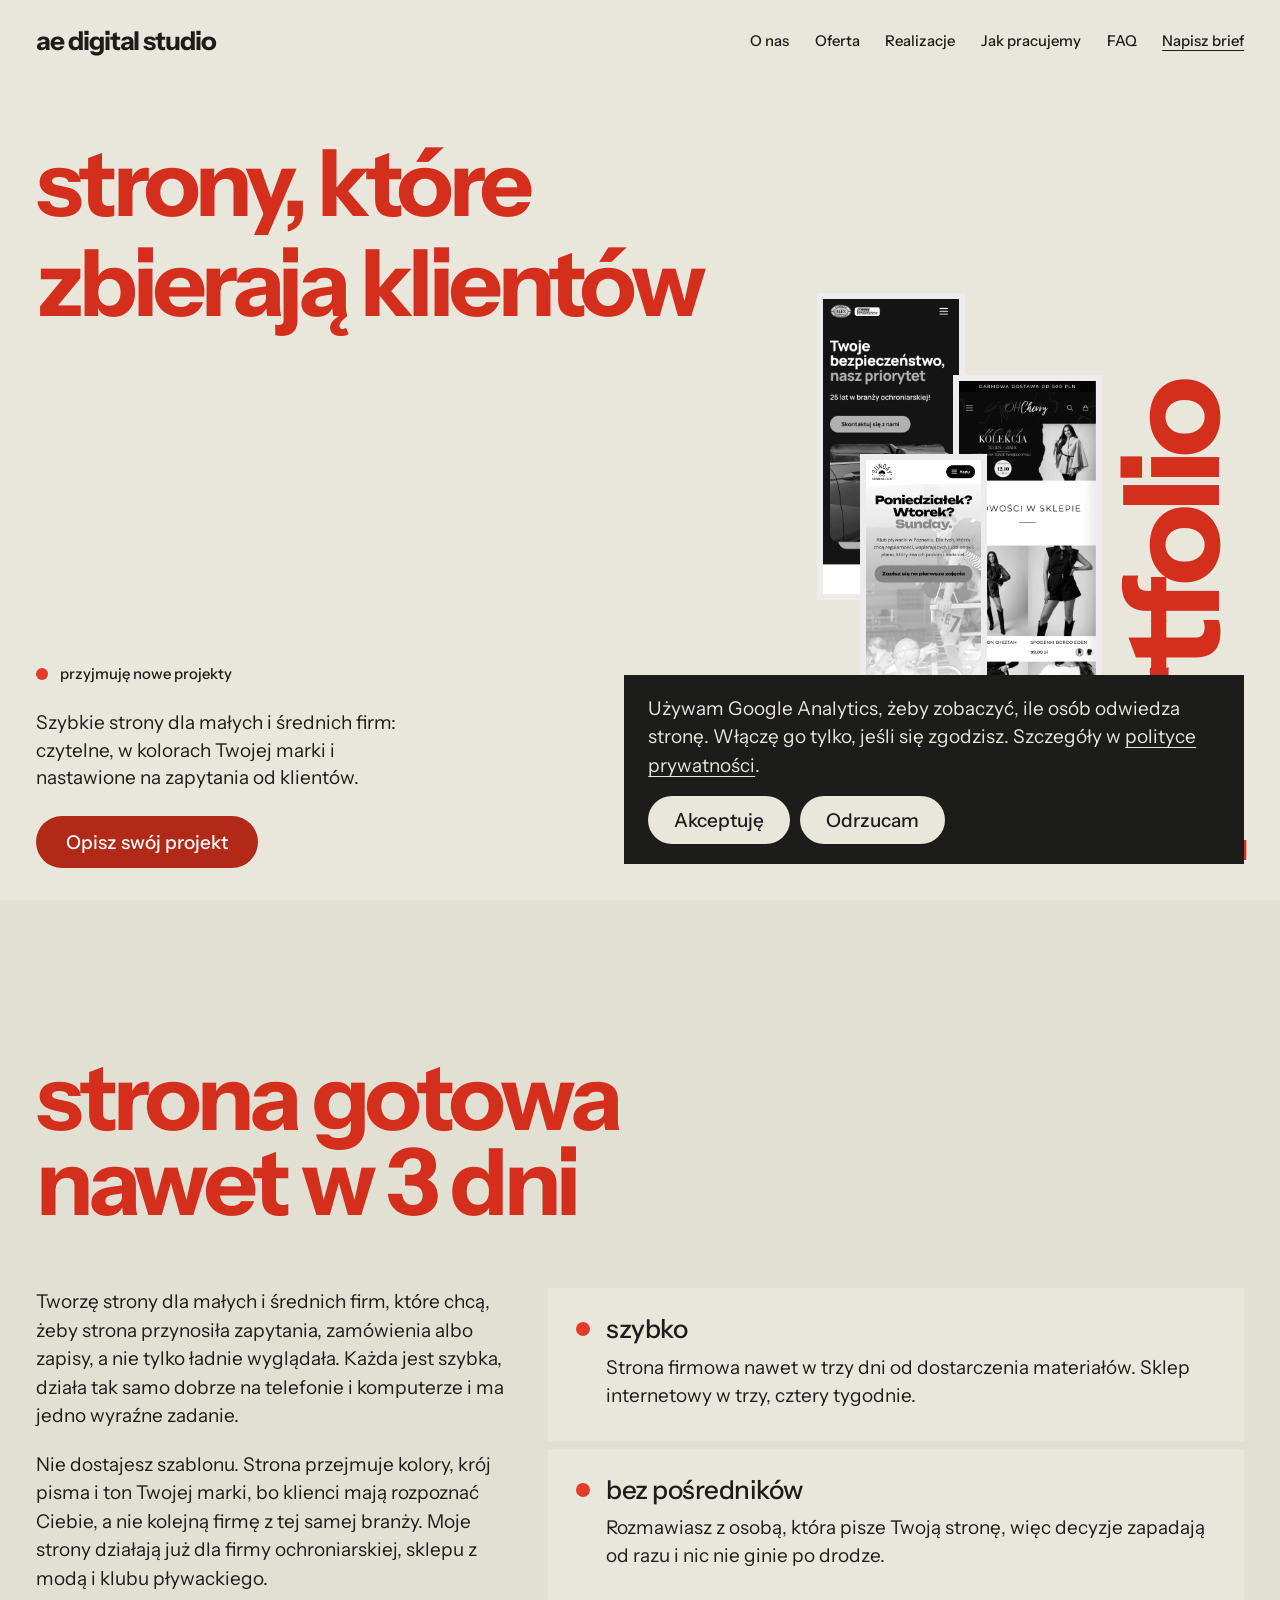
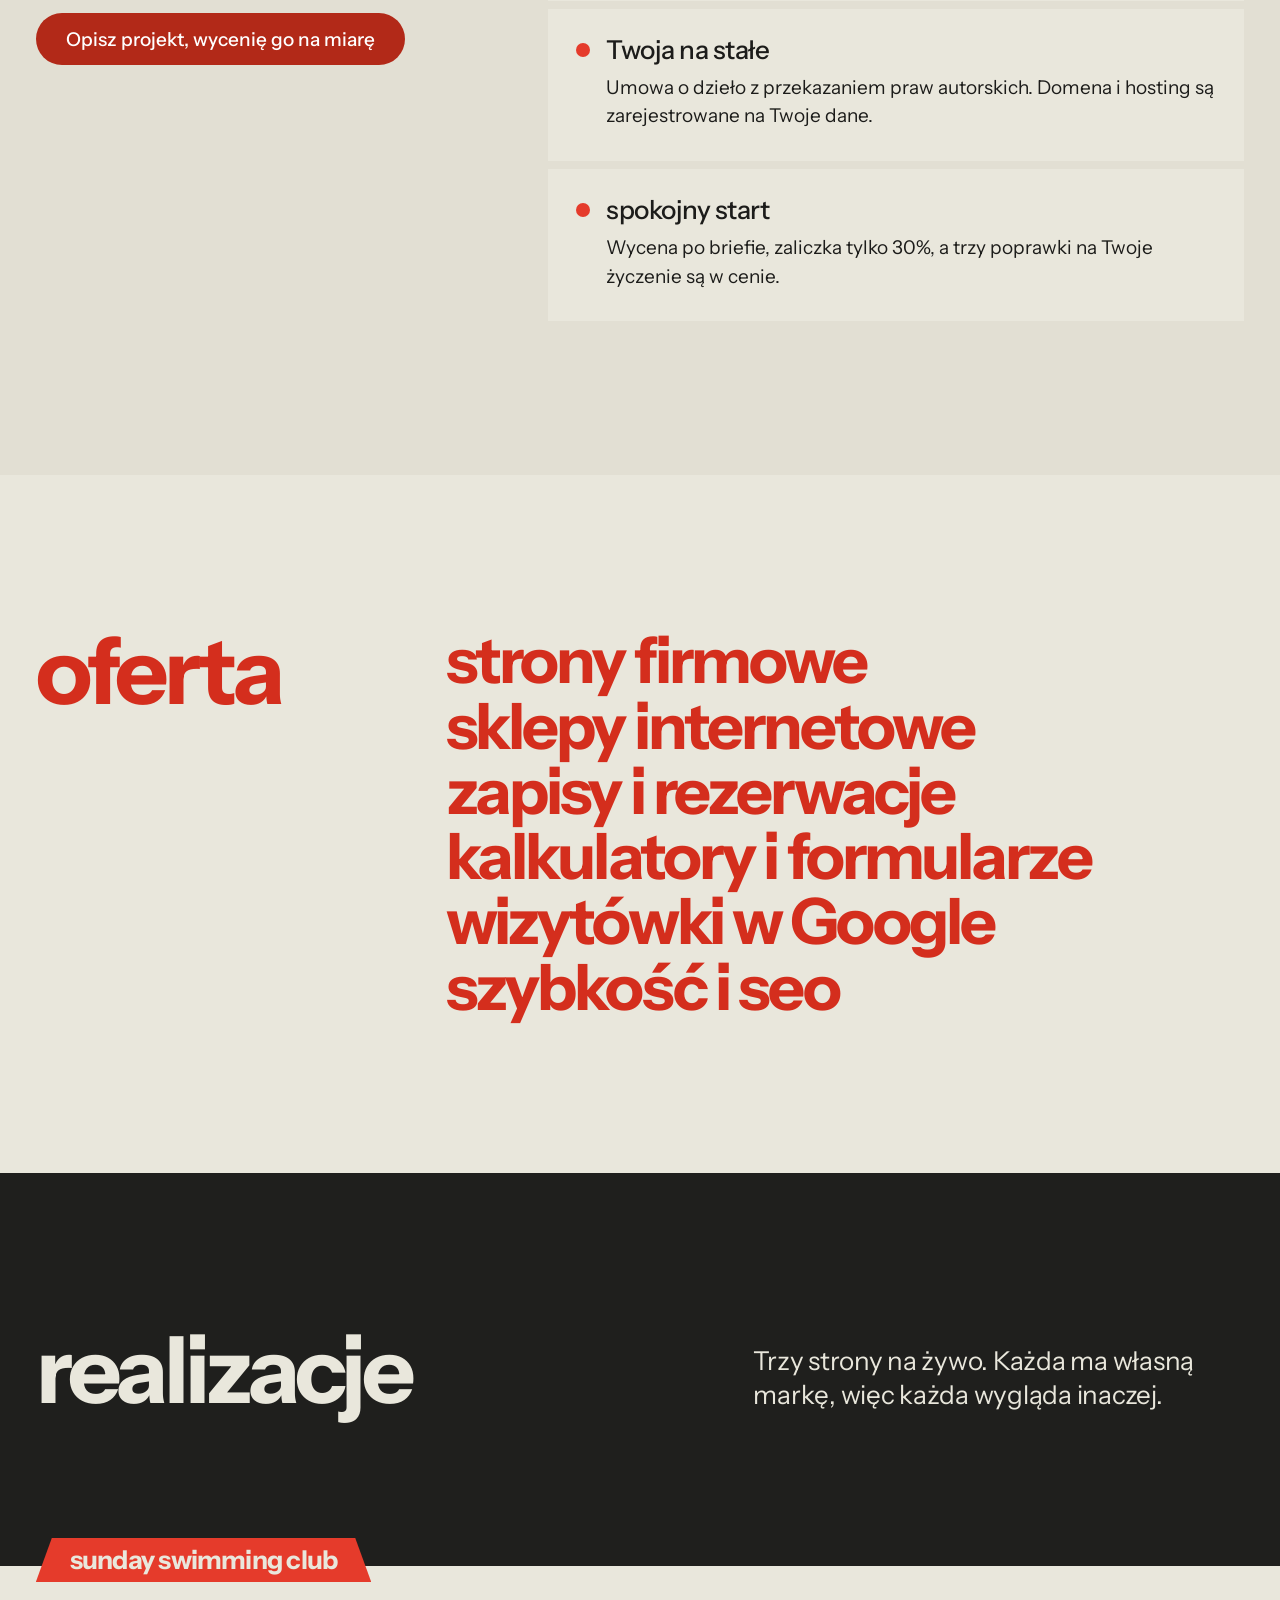
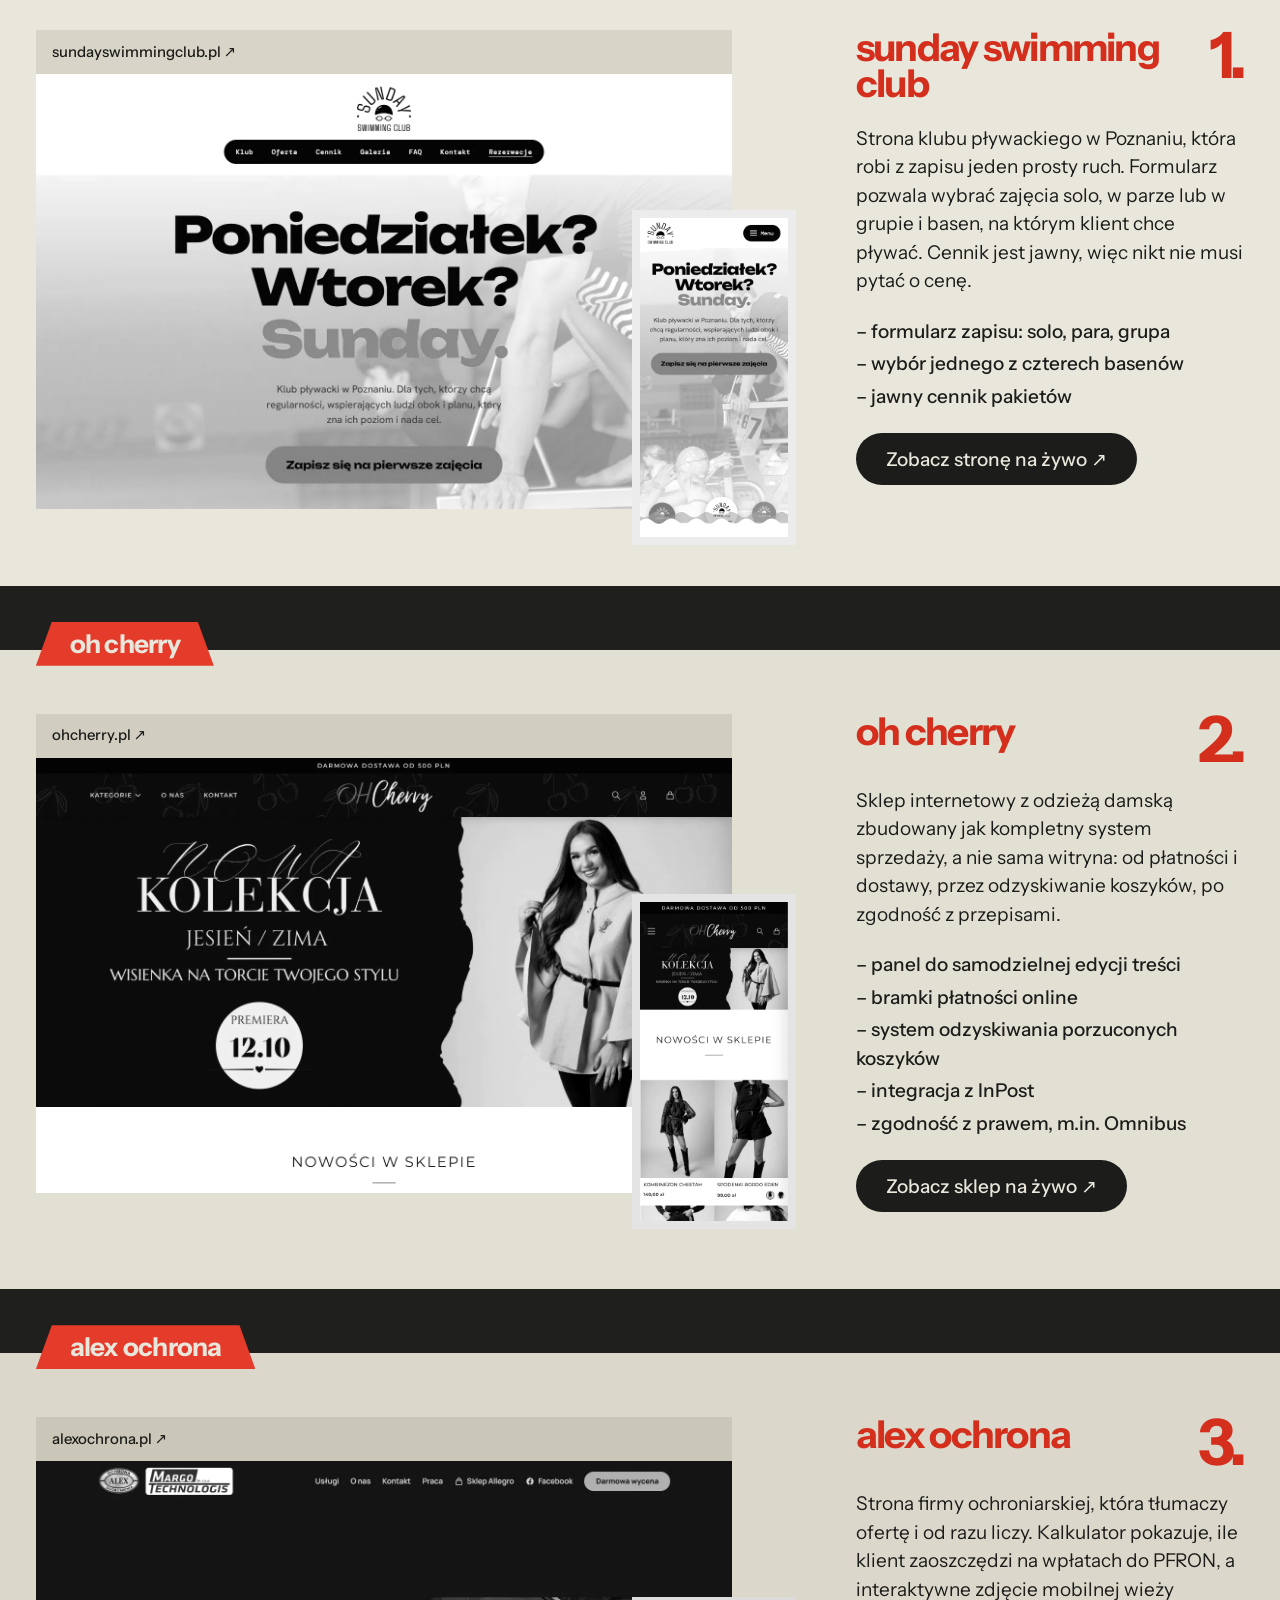
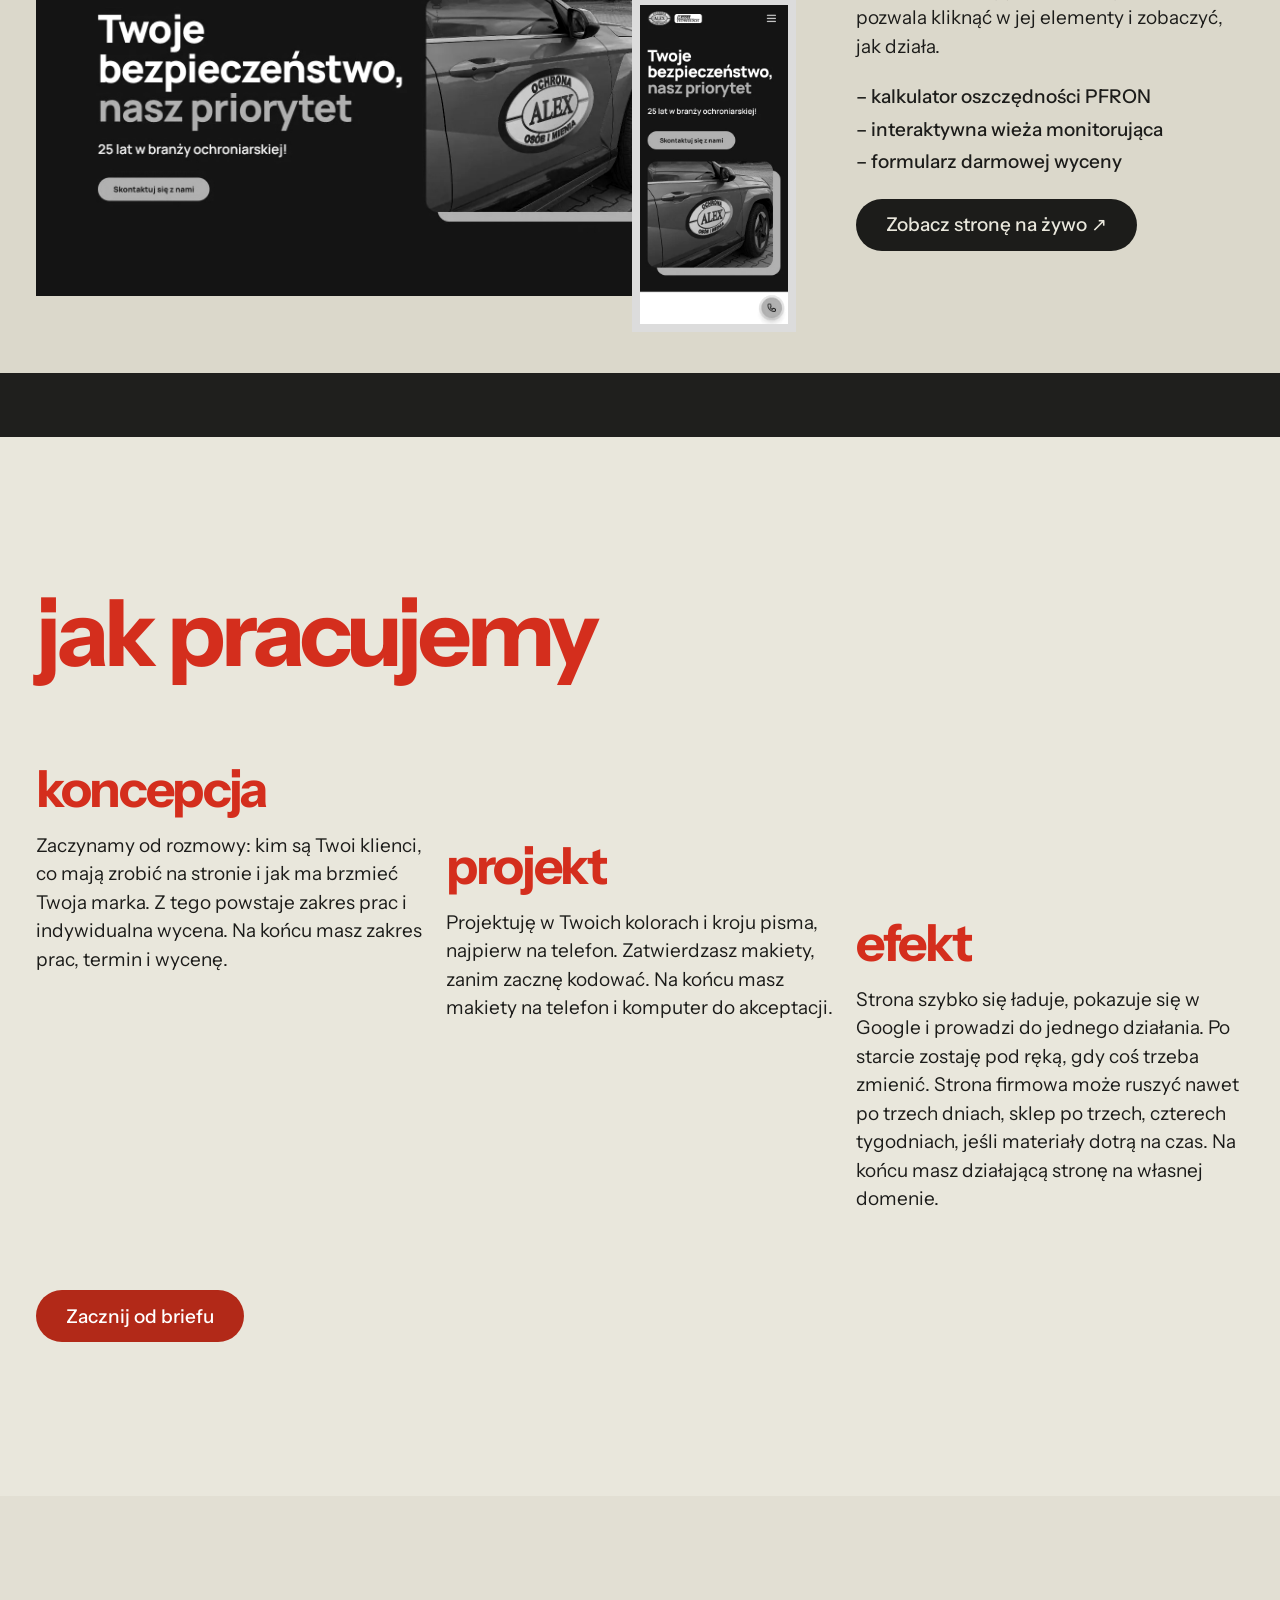
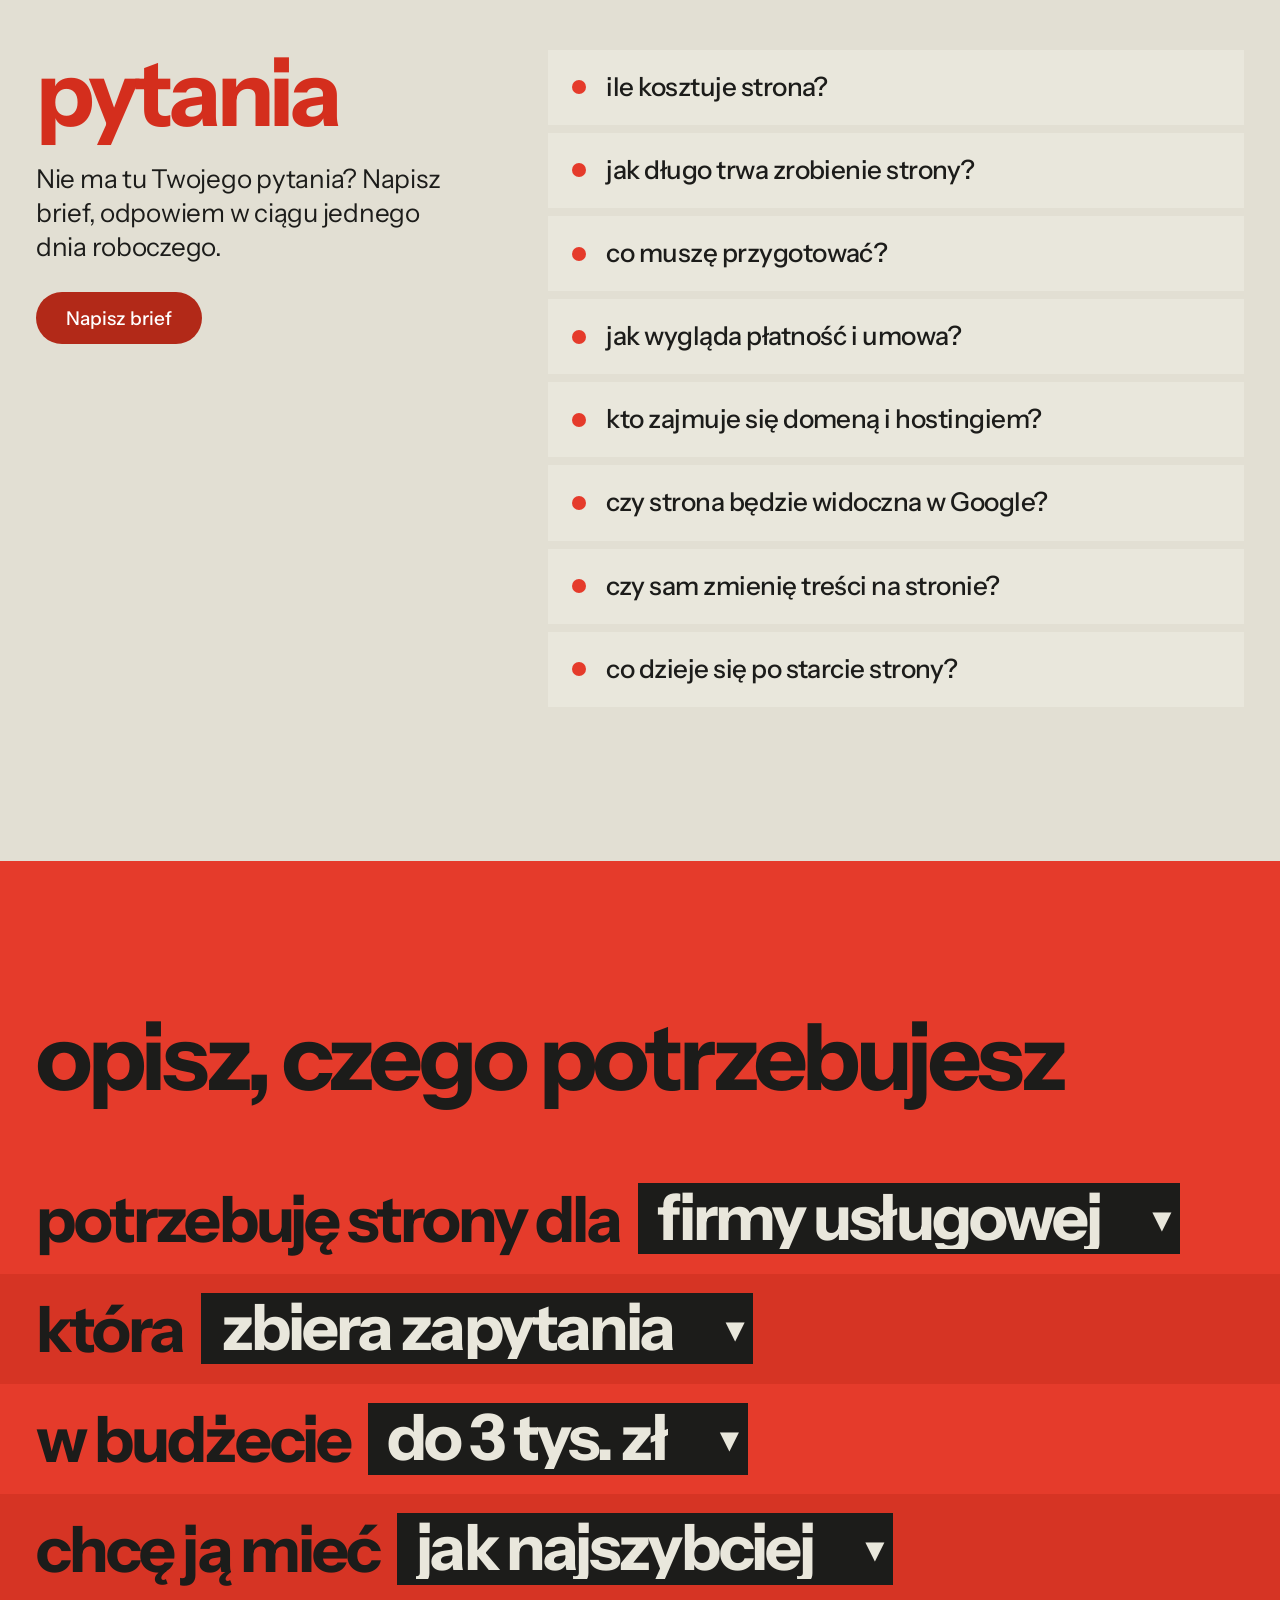
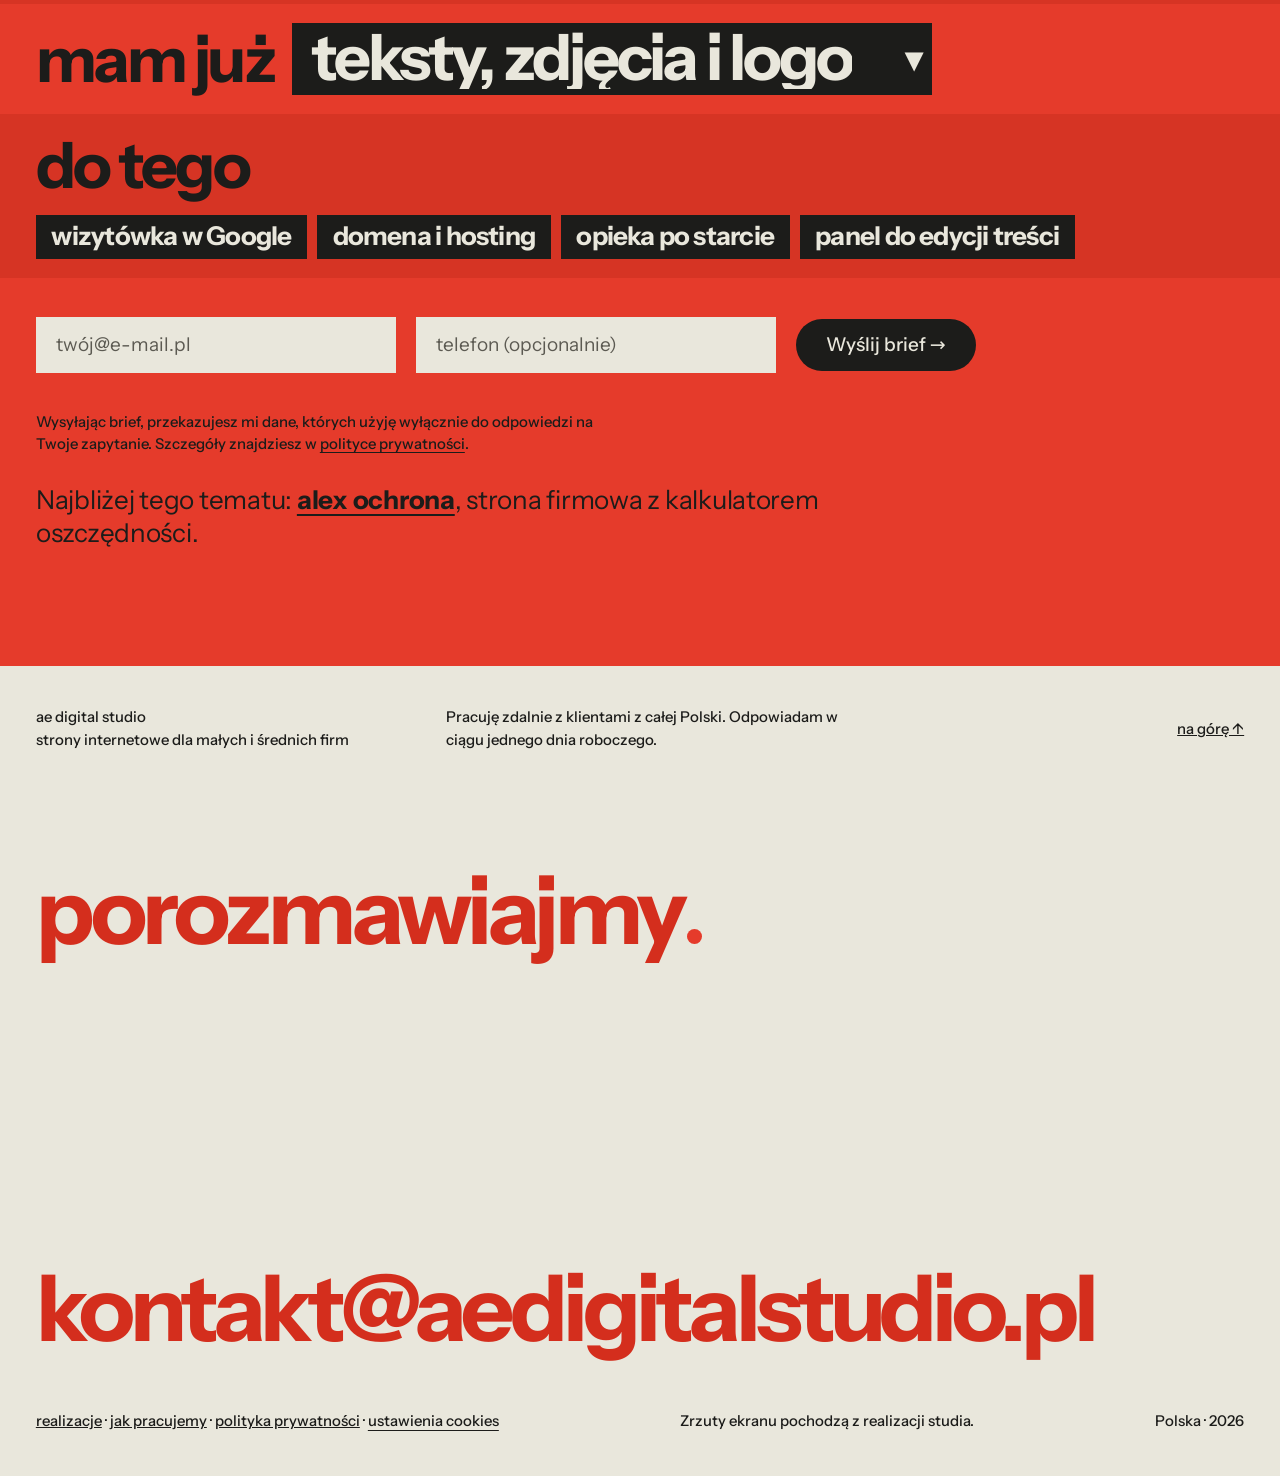
==== commit 4cd52ba3: "FAQ: wszystkie pytania zamknięte na start Pierwsze pytanie nie jest już domyślnie rozwinięte; odpowi" ====
--- a/index.html
+++ b/index.html
@@ -24,7 +24,7 @@
 <link rel="apple-touch-icon" href="apple-touch-icon.png">
 <link rel="preload" href="fonts/instrument-sans-latin.woff2" as="font" type="font/woff2" crossorigin>
 <link rel="preload" href="fonts/instrument-sans-latin-ext.woff2" as="font" type="font/woff2" crossorigin>
-<link rel="stylesheet" href="css/style.css?v=20261028c">
+<link rel="stylesheet" href="css/style.css?v=20261028d">
 <script>document.documentElement.classList.add('js')</script>
 <script type="application/ld+json">{"@context":"https://schema.org","@type":"ProfessionalService","@id":"https://aedigitalstudio.pl/#studio","name":"AE Digital Studio","url":"https://aedigitalstudio.pl/","image":"https://aedigitalstudio.pl/og-image.jpg","logo":"https://aedigitalstudio.pl/apple-touch-icon.png","email":"kontakt@aedigitalstudio.pl","description":"Jednoosobowe studio stron internetowych dla małych i średnich firm: strony firmowe, sklepy internetowe, zapisy i rezerwacje, kalkulatory, wizytówki w Google i SEO.","areaServed":{"@type":"Country","name":"Polska"},"founder":{"@type":"Person","name":"Antoni Elegańczyk"},"knowsAbout":["strony internetowe","sklepy internetowe","wizytówki w Google","SEO"],"makesOffer":[{"@type":"Offer","itemOffered":{"@type":"Service","name":"Strony firmowe"}},{"@type":"Offer","itemOffered":{"@type":"Service","name":"Sklepy internetowe"}},{"@type":"Offer","itemOffered":{"@type":"Service","name":"Zapisy i rezerwacje online"}},{"@type":"Offer","itemOffered":{"@type":"Service","name":"Kalkulatory i formularze"}},{"@type":"Offer","itemOffered":{"@type":"Service","name":"Wizytówki w Google"}},{"@type":"Offer","itemOffered":{"@type":"Service","name":"Szybkość i SEO"}}]}</script>
 <script type="application/ld+json">{"@context":"https://schema.org","@type":"FAQPage","mainEntity":[{"@type":"Question","name":"ile kosztuje strona?","acceptedAnswer":{"@type":"Answer","text":"Cena zależy od zakresu prac i Twoich oczekiwań, więc nie publikuję cennika. Opisz projekt w briefie, a przygotuję wycenę szytą na miarę. Ceny podaję netto: zwykle wystawiam fakturę bez VAT, a gdy kwota zlecenia tego wymaga, rozliczam się z VAT przez zewnętrzny serwis, np. Useme."}},{"@type":"Question","name":"jak długo trwa zrobienie strony?","acceptedAnswer":{"@type":"Answer","text":"Strona firmowa może być gotowa nawet w trzy dni, jeśli na czas dostanę wszystkie materiały: teksty, zdjęcia, logo i inne potrzebne informacje. Sklep internetowy to około trzech, czterech tygodni. Tempo zależy głównie od tego, jak szybko będą podejmowane decyzje."}},{"@type":"Question","name":"co muszę przygotować?","acceptedAnswer":{"@type":"Answer","text":"Teksty, zdjęcia, logo i kolory marki, jeśli je masz. To od nich zależy, jak szybko ruszymy. Jeśli czegoś brakuje, wspólnie ustalimy, co da się uzupełnić."}},{"@type":"Question","name":"jak wygląda płatność i umowa?","acceptedAnswer":{"@type":"Answer","text":"Zaliczka to 30% i płacisz ją na start, resztę po akceptacji gotowej strony. Płacisz przelewem lub gotówką. Podpisujemy umowę o dzieło z przekazaniem praw autorskich, więc strona jest w pełni Twoja, i dostajesz fakturę."}},{"@type":"Question","name":"kto zajmuje się domeną i hostingiem?","acceptedAnswer":{"@type":"Answer","text":"Domenę i hosting rejestruję na Twoje dane. Koszt opłacisz na podstawie proformy albo dodaję go do faktury za stronę. Roczny koszt to zwykle około 50–100 zł."}},{"@type":"Question","name":"czy strona będzie widoczna w Google?","acceptedAnswer":{"@type":"Answer","text":"Tak. Strona jest przygotowana technicznie pod wyszukiwarki, a na życzenie zakładam też wizytówkę w Google i robię podstawowe SEO."}},{"@type":"Question","name":"czy sam zmienię treści na stronie?","acceptedAnswer":{"@type":"Answer","text":"To ustalamy na początku. Mogę przekazać Ci panel do samodzielnej edycji tekstów i zdjęć albo wprowadzać zmiany za Ciebie."}},{"@type":"Question","name":"co dzieje się po starcie strony?","acceptedAnswer":{"@type":"Answer","text":"Pierwsze trzy poprawki na Twoje życzenie są w cenie. Potem możesz zlecać zmiany na bieżąco albo wybrać pakiet opieki nad stroną, którego cena zależy od zakresu prac."}}]}</script>
@@ -227,7 +227,7 @@
     <a class="btn r" style="--d:2" href="#brief">Napisz brief</a>
   </div>
   <div class="qas">
-    <details class="qa r" name="faq" open style="--d:1">
+    <details class="qa r" name="faq" style="--d:1">
       <summary>ile kosztuje strona?</summary>
       <div class="answer"><p>Cena zależy od zakresu prac i Twoich oczekiwań, więc nie publikuję cennika. Opisz projekt w briefie, a przygotuję wycenę szytą na miarę. Ceny podaję netto: zwykle wystawiam fakturę bez VAT, a gdy kwota zlecenia tego wymaga, rozliczam się z VAT przez zewnętrzny serwis, np. Useme.</p></div>
     </details>
@@ -357,7 +357,7 @@
   </div>
 </footer>
 
-<script src="js/main.js?v=20261028c"></script>
-<script src="js/consent.js?v=20261028c"></script>
+<script src="js/main.js?v=20261028d"></script>
+<script src="js/consent.js?v=20261028d"></script>
 </body>
 </html>
--- a/css/style.css
+++ b/css/style.css
@@ -295,9 +295,9 @@
 .menu {
   position: fixed; inset: 0; z-index: 60;
   display: flex; flex-direction: column; justify-content: space-between; gap: 24px;
-  padding: 24px var(--m) calc(32px + env(safe-area-inset-bottom)); background: var(--red); color: var(--ink);
+  padding: 24px var(--m) calc(32px + env(safe-area-inset-bottom)); background: var(--bone); color: var(--ink);
   overflow-y: auto; overscroll-behavior: contain;
-  opacity: 0; transition: opacity .26s ease;
+  opacity: 0; transition: opacity .2s ease;
 }
 .menu[hidden] { display: none; }
 .menu.open { opacity: 1; }
@@ -307,7 +307,7 @@
   background: var(--ink); color: var(--bone); font: 500 var(--step-small)/1 var(--face);
 }
 .menu-links { display: grid; gap: 4px; justify-items: start; }
-.menu-links a:not(.btn) { padding: 6px 0; font: 700 var(--step-head)/1 var(--face); letter-spacing: -0.045em; text-decoration: none; }
+.menu-links a:not(.btn) { color: var(--red-ink); padding: 6px 0; font: 700 var(--step-head)/1 var(--face); letter-spacing: -0.045em; text-decoration: none; }
 .menu-links a:not(.btn):hover { text-decoration: underline; text-decoration-thickness: .06em; text-underline-offset: .1em; }
 .menu-links > *, .menu-mail { opacity: 0; transform: translateY(14px); transition: opacity .35s ease, transform .45s cubic-bezier(.2,.8,.2,1); }
 .menu.open .menu-links > *, .menu.open .menu-mail { opacity: 1; transform: none; }
@@ -318,7 +318,7 @@
 .menu.open .menu-links > :nth-child(5) { transition-delay: .22s; }
 .menu.open .menu-links > :nth-child(6) { transition-delay: .26s; }
 .menu.open .menu-mail { transition-delay: .30s; }
-.menu-cta { margin-top: 20px; background: var(--ink); color: var(--bone); }
+.menu-cta { margin-top: 20px; }
 .menu-mail { font-size: var(--step-body); font-weight: 500; padding: 12px 0; text-decoration: underline; text-underline-offset: 4px; }
 .menu:focus { outline: none; }
 .menu-open { overflow: hidden; }
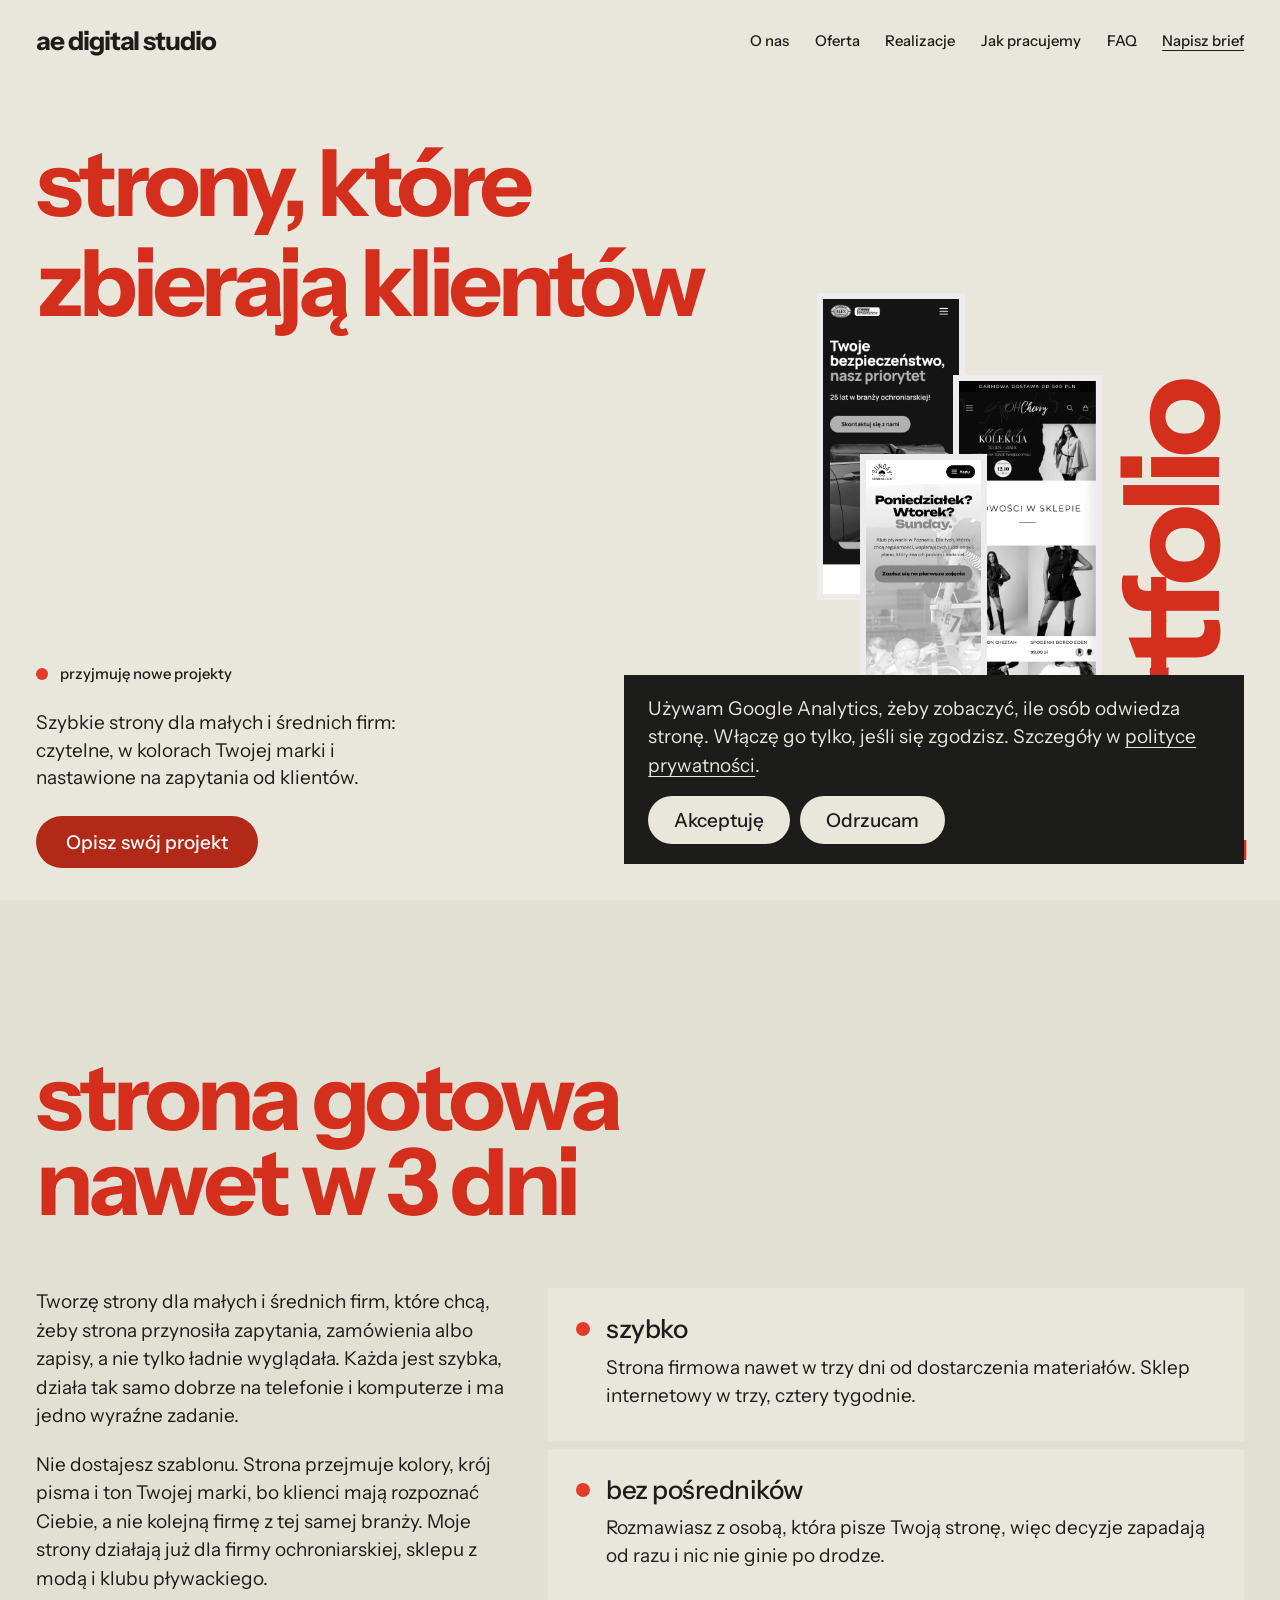
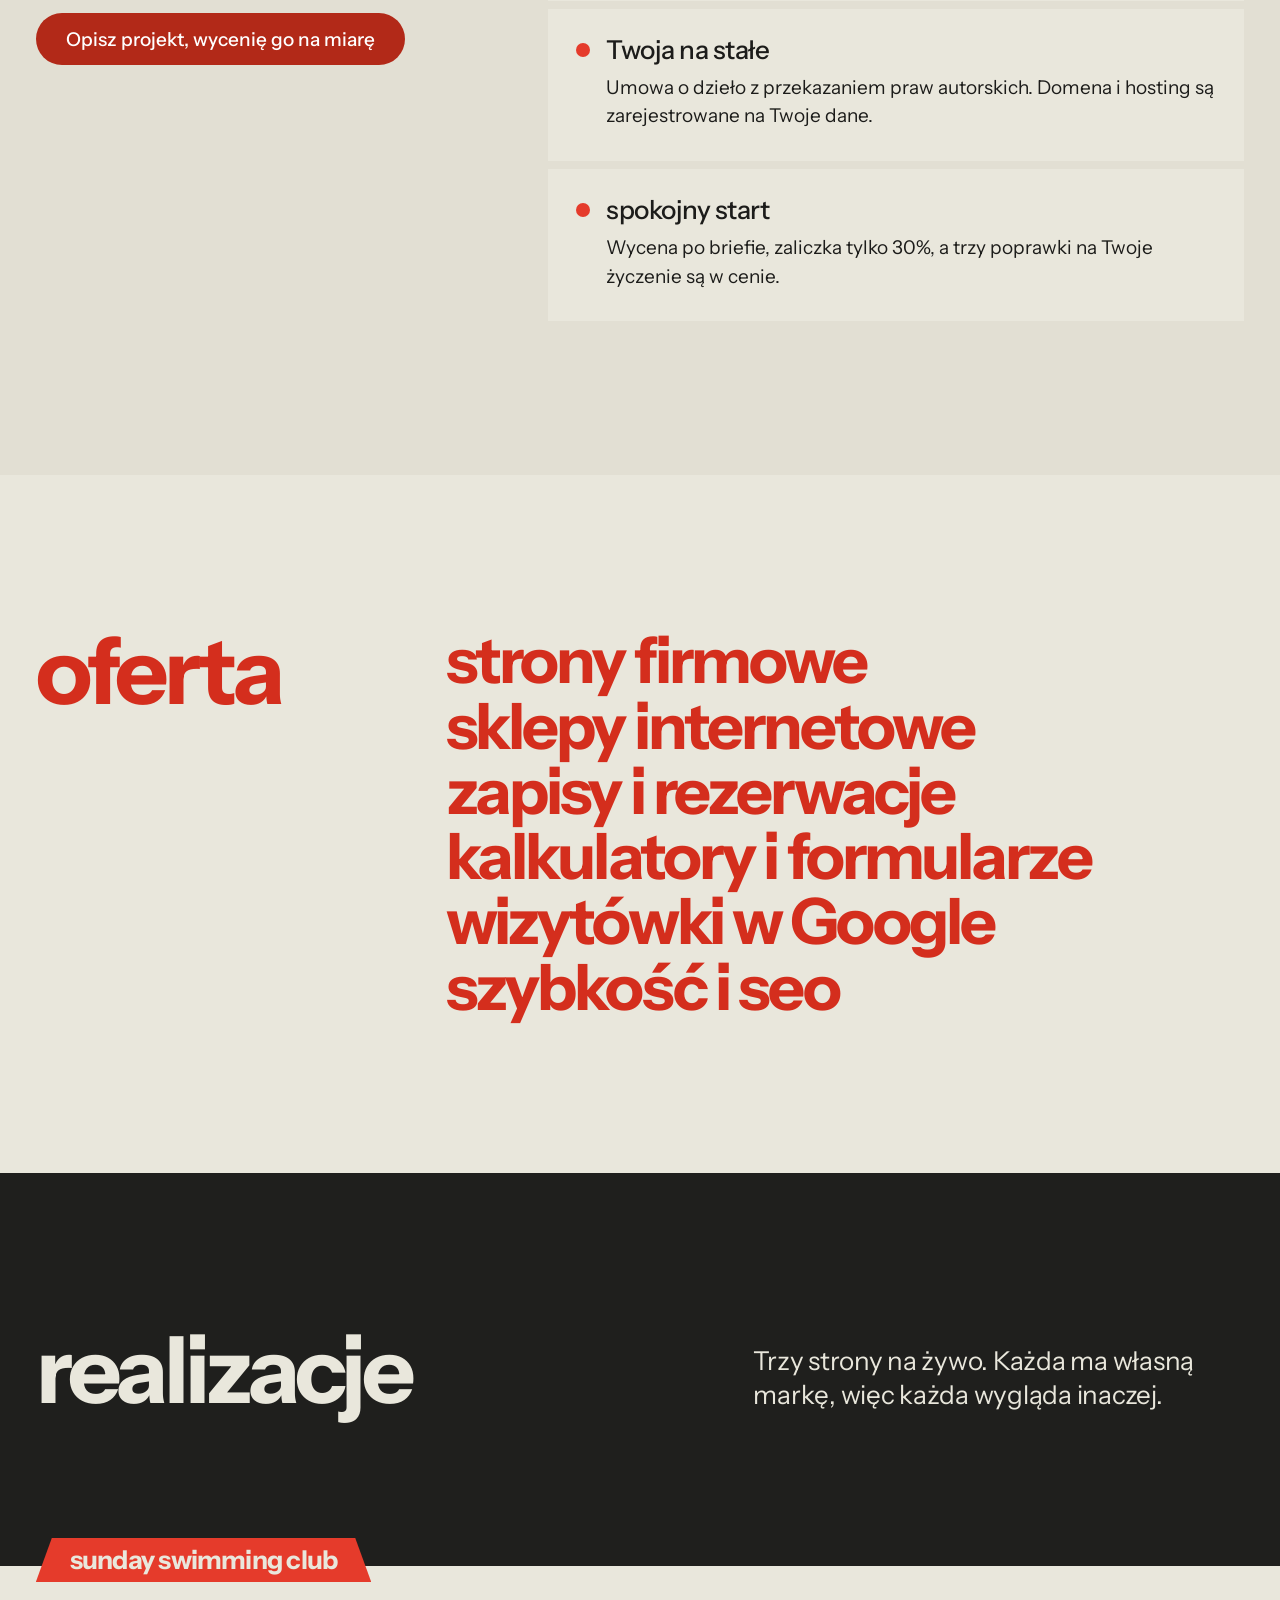
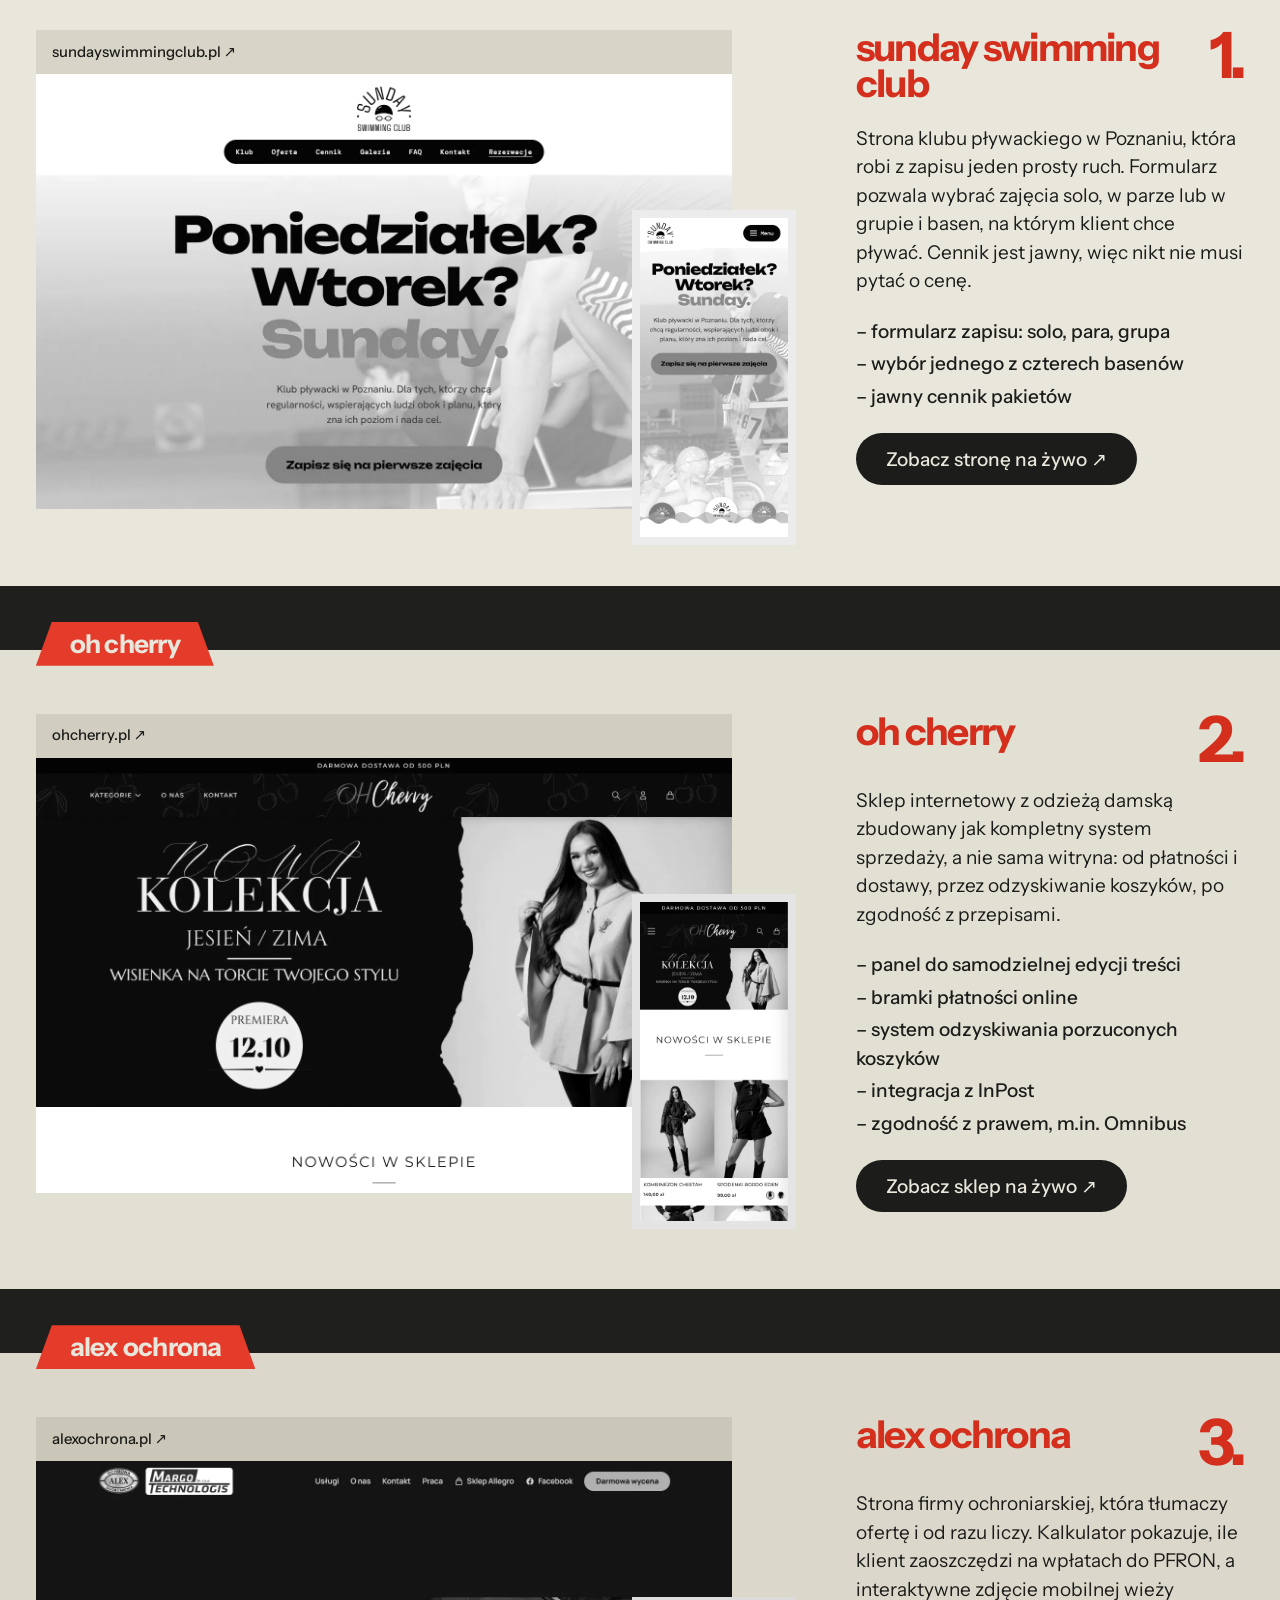
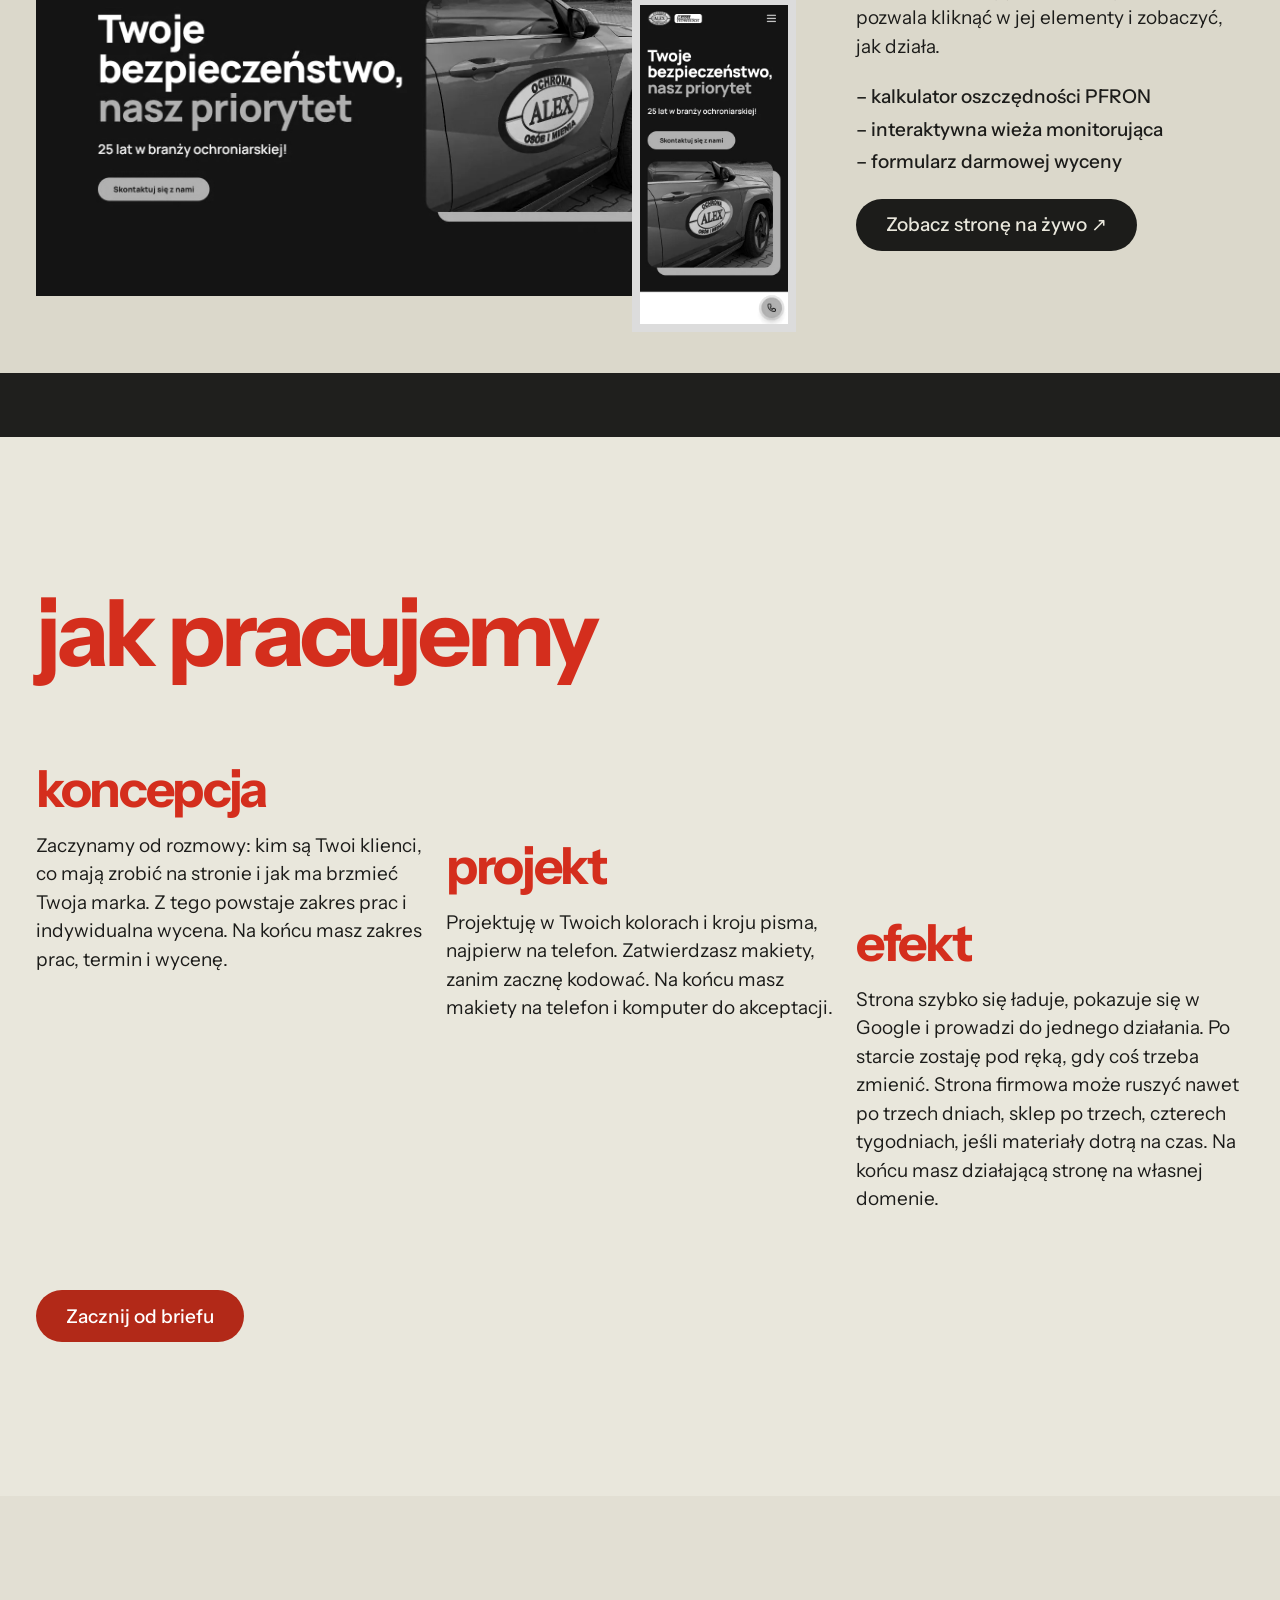
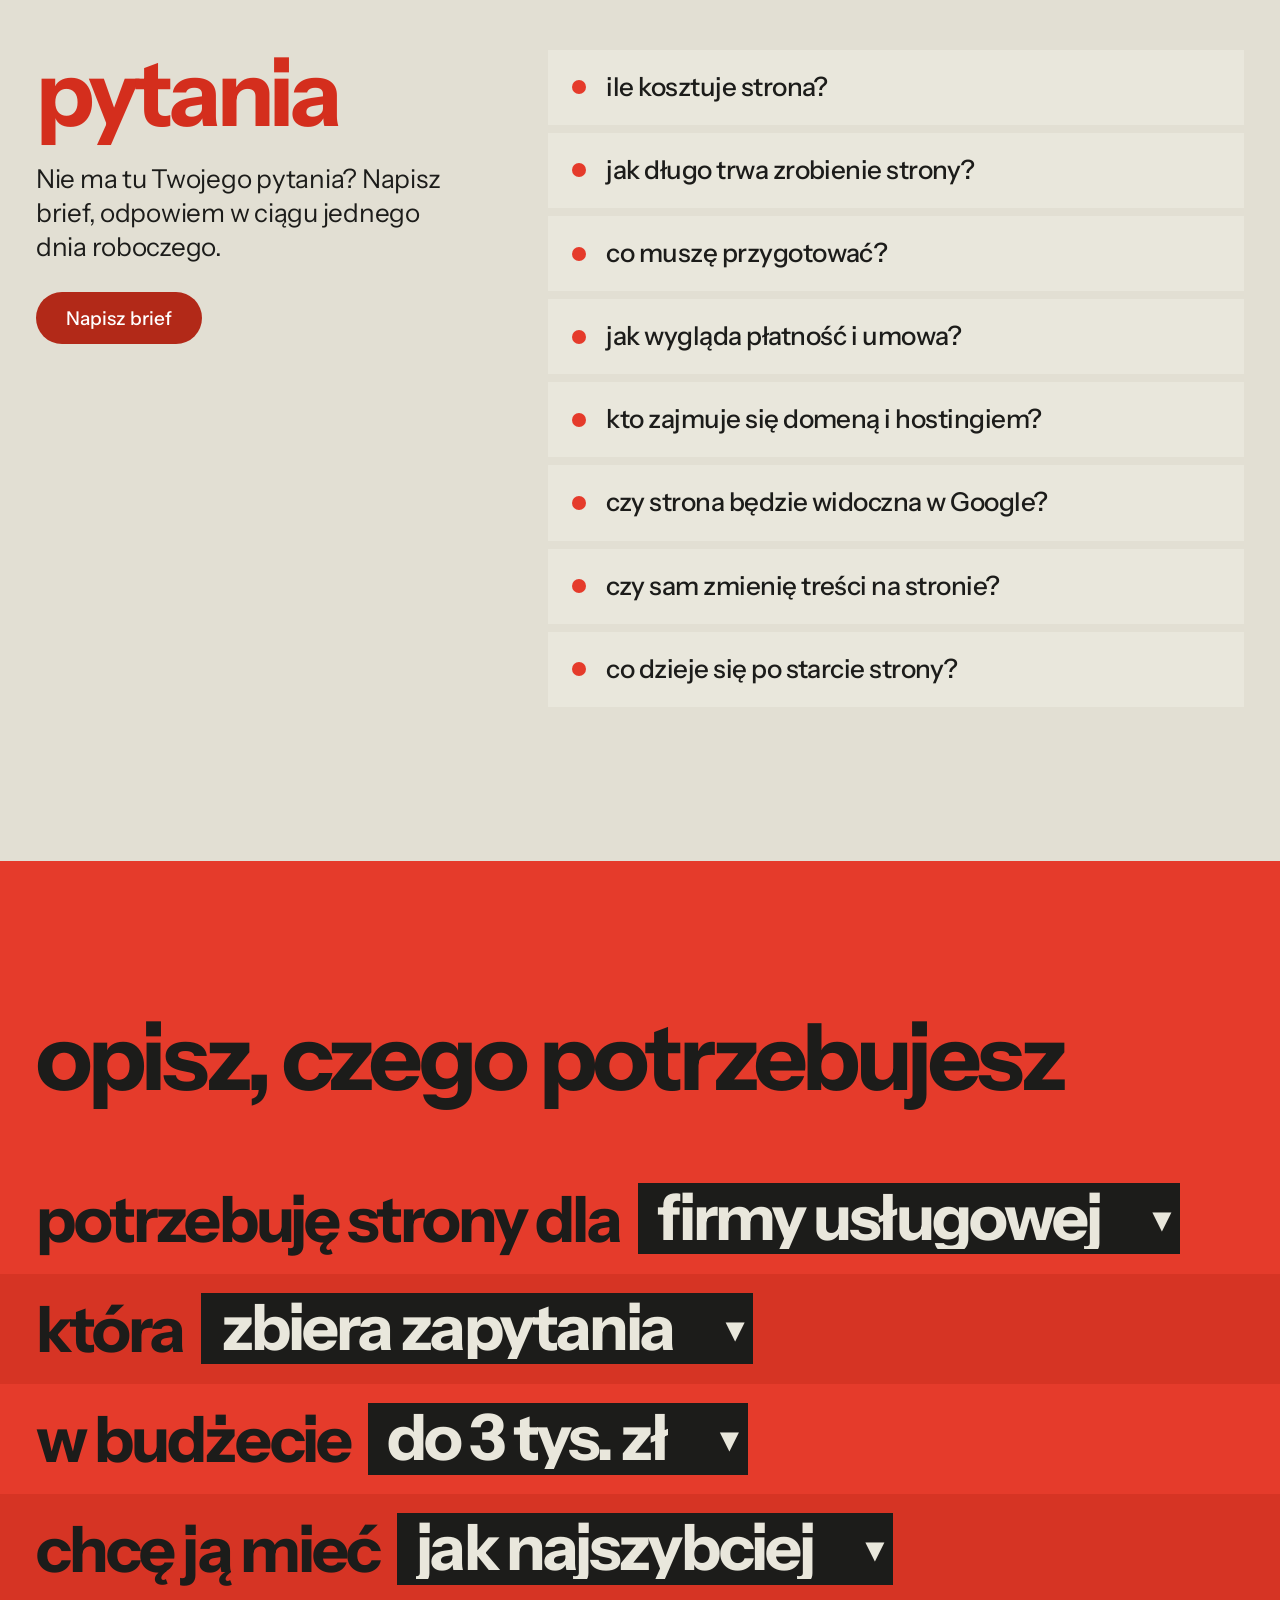
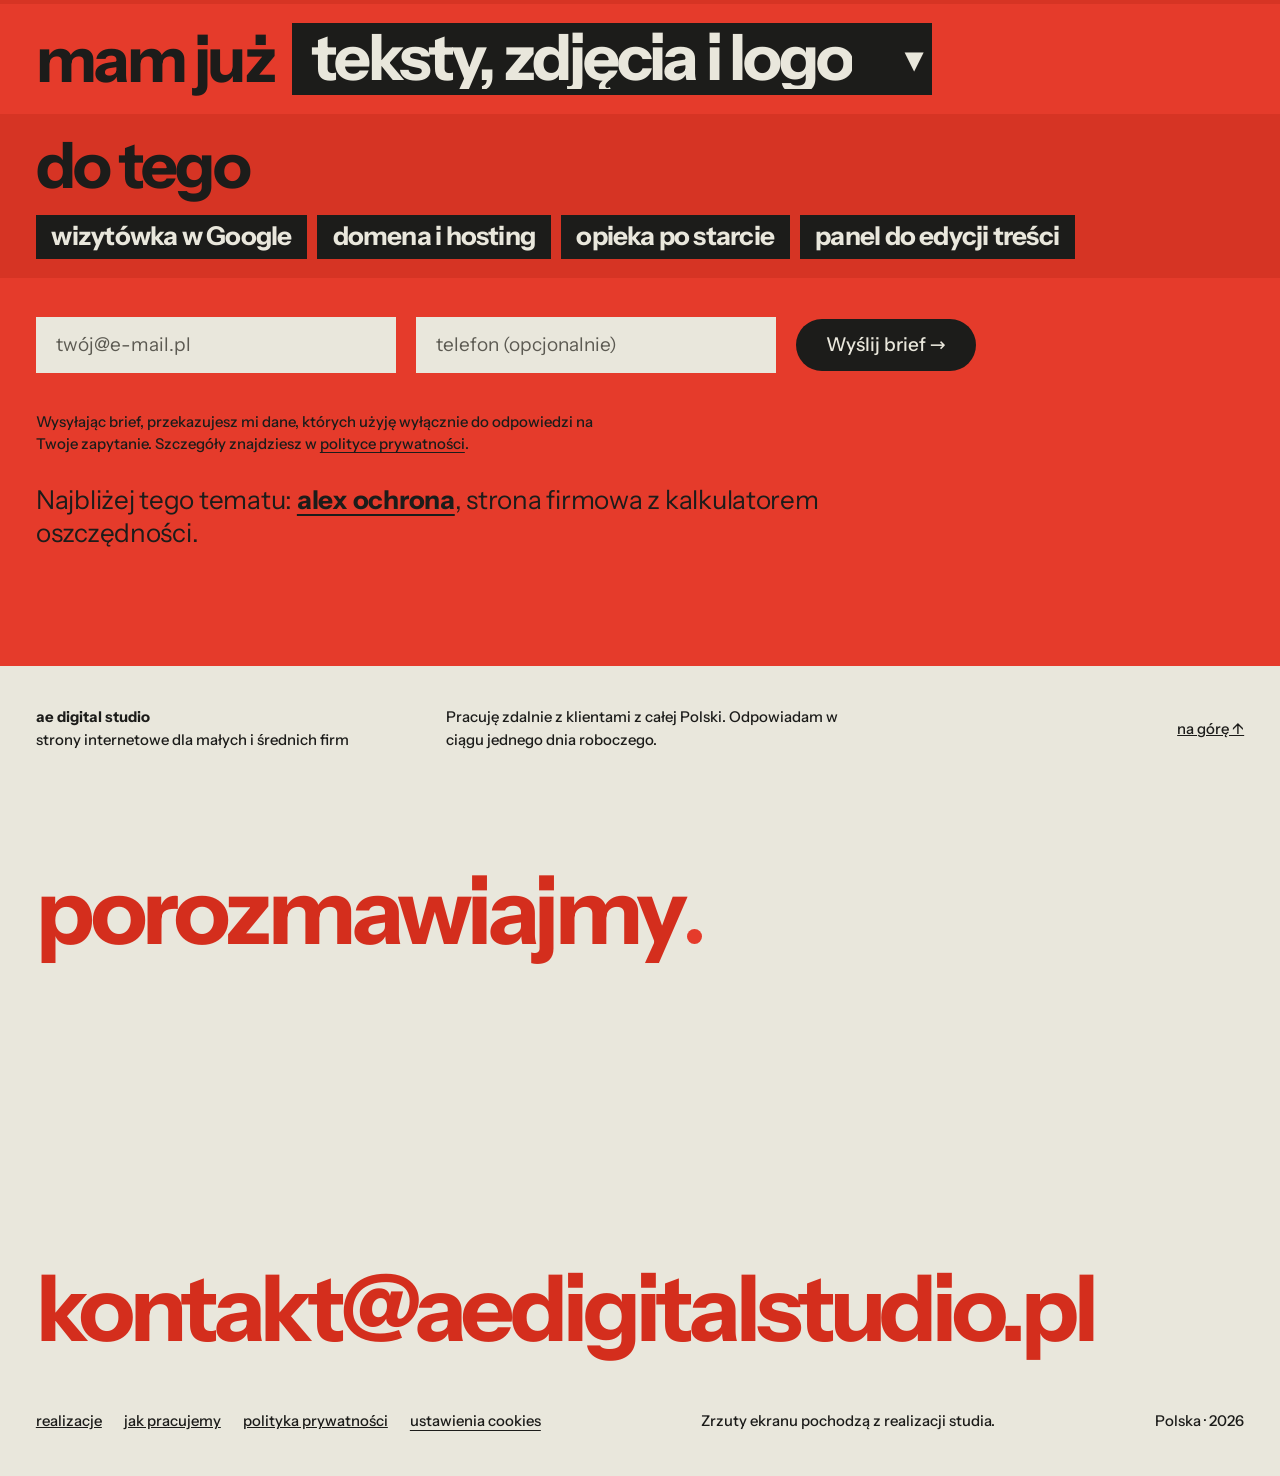
==== commit ab38fd66: "Uporządkuj stopkę na telefonie i uprość linki w stopce - na telefonie kolejność: porozmawiajmy, adre" ====
--- a/index.html
+++ b/index.html
@@ -24,7 +24,7 @@
 <link rel="apple-touch-icon" href="apple-touch-icon.png">
 <link rel="preload" href="fonts/instrument-sans-latin.woff2" as="font" type="font/woff2" crossorigin>
 <link rel="preload" href="fonts/instrument-sans-latin-ext.woff2" as="font" type="font/woff2" crossorigin>
-<link rel="stylesheet" href="css/style.css?v=20261028d">
+<link rel="stylesheet" href="css/style.css?v=20261028f">
 <script>document.documentElement.classList.add('js')</script>
 <script type="application/ld+json">{"@context":"https://schema.org","@type":"ProfessionalService","@id":"https://aedigitalstudio.pl/#studio","name":"AE Digital Studio","url":"https://aedigitalstudio.pl/","image":"https://aedigitalstudio.pl/og-image.jpg","logo":"https://aedigitalstudio.pl/apple-touch-icon.png","email":"kontakt@aedigitalstudio.pl","description":"Jednoosobowe studio stron internetowych dla małych i średnich firm: strony firmowe, sklepy internetowe, zapisy i rezerwacje, kalkulatory, wizytówki w Google i SEO.","areaServed":{"@type":"Country","name":"Polska"},"founder":{"@type":"Person","name":"Antoni Elegańczyk"},"knowsAbout":["strony internetowe","sklepy internetowe","wizytówki w Google","SEO"],"makesOffer":[{"@type":"Offer","itemOffered":{"@type":"Service","name":"Strony firmowe"}},{"@type":"Offer","itemOffered":{"@type":"Service","name":"Sklepy internetowe"}},{"@type":"Offer","itemOffered":{"@type":"Service","name":"Zapisy i rezerwacje online"}},{"@type":"Offer","itemOffered":{"@type":"Service","name":"Kalkulatory i formularze"}},{"@type":"Offer","itemOffered":{"@type":"Service","name":"Wizytówki w Google"}},{"@type":"Offer","itemOffered":{"@type":"Service","name":"Szybkość i SEO"}}]}</script>
 <script type="application/ld+json">{"@context":"https://schema.org","@type":"FAQPage","mainEntity":[{"@type":"Question","name":"ile kosztuje strona?","acceptedAnswer":{"@type":"Answer","text":"Cena zależy od zakresu prac i Twoich oczekiwań, więc nie publikuję cennika. Opisz projekt w briefie, a przygotuję wycenę szytą na miarę. Ceny podaję netto: zwykle wystawiam fakturę bez VAT, a gdy kwota zlecenia tego wymaga, rozliczam się z VAT przez zewnętrzny serwis, np. Useme."}},{"@type":"Question","name":"jak długo trwa zrobienie strony?","acceptedAnswer":{"@type":"Answer","text":"Strona firmowa może być gotowa nawet w trzy dni, jeśli na czas dostanę wszystkie materiały: teksty, zdjęcia, logo i inne potrzebne informacje. Sklep internetowy to około trzech, czterech tygodni. Tempo zależy głównie od tego, jak szybko będą podejmowane decyzje."}},{"@type":"Question","name":"co muszę przygotować?","acceptedAnswer":{"@type":"Answer","text":"Teksty, zdjęcia, logo i kolory marki, jeśli je masz. To od nich zależy, jak szybko ruszymy. Jeśli czegoś brakuje, wspólnie ustalimy, co da się uzupełnić."}},{"@type":"Question","name":"jak wygląda płatność i umowa?","acceptedAnswer":{"@type":"Answer","text":"Zaliczka to 30% i płacisz ją na start, resztę po akceptacji gotowej strony. Płacisz przelewem lub gotówką. Podpisujemy umowę o dzieło z przekazaniem praw autorskich, więc strona jest w pełni Twoja, i dostajesz fakturę."}},{"@type":"Question","name":"kto zajmuje się domeną i hostingiem?","acceptedAnswer":{"@type":"Answer","text":"Domenę i hosting rejestruję na Twoje dane. Koszt opłacisz na podstawie proformy albo dodaję go do faktury za stronę. Roczny koszt to zwykle około 50–100 zł."}},{"@type":"Question","name":"czy strona będzie widoczna w Google?","acceptedAnswer":{"@type":"Answer","text":"Tak. Strona jest przygotowana technicznie pod wyszukiwarki, a na życzenie zakładam też wizytówkę w Google i robię podstawowe SEO."}},{"@type":"Question","name":"czy sam zmienię treści na stronie?","acceptedAnswer":{"@type":"Answer","text":"To ustalamy na początku. Mogę przekazać Ci panel do samodzielnej edycji tekstów i zdjęć albo wprowadzać zmiany za Ciebie."}},{"@type":"Question","name":"co dzieje się po starcie strony?","acceptedAnswer":{"@type":"Answer","text":"Pierwsze trzy poprawki na Twoje życzenie są w cenie. Potem możesz zlecać zmiany na bieżąco albo wybrać pakiet opieki nad stroną, którego cena zależy od zakresu prac."}}]}</script>
@@ -342,8 +342,8 @@
 
 <footer class="foot" id="kontakt">
   <div class="foot-top">
-    <p>ae digital studio<br>strony internetowe dla małych i średnich firm</p>
-    <p>Pracuję zdalnie z klientami z całej Polski. Odpowiadam w ciągu jednego dnia roboczego.</p>
+    <p class="foot-brand"><strong>ae digital studio</strong><br>strony internetowe dla małych i średnich firm</p>
+    <p class="foot-note">Pracuję zdalnie z klientami z całej Polski. Odpowiadam w ciągu jednego dnia roboczego.</p>
     <a class="up" href="#start">na górę ↑</a>
   </div>
   <div class="thanks">
@@ -351,13 +351,18 @@
   </div>
   <a class="big" href="mailto:kontakt@aedigitalstudio.pl">kontakt<wbr>@aedigitalstudio.pl</a>
   <div class="foot-meta">
-    <p><a href="#realizacje">realizacje</a> · <a href="#proces">jak pracujemy</a> · <a href="/polityka-prywatnosci/">polityka prywatności</a><span data-cookie-settings> · <button type="button" class="linklike">ustawienia cookies</button></span></p>
-    <p>Zrzuty ekranu pochodzą z realizacji studia.</p>
-    <p>Polska · 2026</p>
+    <nav class="foot-links" aria-label="Stopka">
+      <a href="#realizacje">realizacje</a>
+      <a href="#proces">jak pracujemy</a>
+      <a href="/polityka-prywatnosci/">polityka prywatności</a>
+      <span data-cookie-settings><button type="button" class="linklike">ustawienia cookies</button></span>
+    </nav>
+    <p class="foot-small">Zrzuty ekranu pochodzą z realizacji studia.</p>
+    <p class="foot-small">Polska · 2026</p>
   </div>
 </footer>
 
-<script src="js/main.js?v=20261028d"></script>
-<script src="js/consent.js?v=20261028d"></script>
+<script src="js/main.js?v=20261028f"></script>
+<script src="js/consent.js?v=20261028f"></script>
 </body>
 </html>
--- a/css/style.css
+++ b/css/style.css
@@ -289,6 +289,9 @@
 /* ---------- links that stand alone get a 44px target ---------- */
 .foot-meta a, .foot-meta .linklike, .up, .legal-foot a, .legal-foot .linklike { display: inline-block; padding: 12px 0; }
 .foot-meta p { margin: 0; }
+.foot-brand strong { font-weight: 700; }
+.foot-links { display: flex; flex-wrap: wrap; align-items: center; gap: 0 22px; }
+.legal-foot p { margin: 0; }
 
 /* ---------- menu (phones) ---------- */
 .menu-btn { display: none; }
@@ -442,12 +445,19 @@
   .row { font-size: 9vw; padding-left: 16px; padding-right: 16px; }
   .chip select { max-width: calc(100vw - 32px); }
 
-  .thanks { flex-direction: column; align-items: flex-start; }
-  .big { font-size: calc((100vw - 2 * var(--m)) / 11.7); white-space: nowrap; padding-top: 56px; }
-  .foot-top { display: flex; flex-direction: column; gap: 10px; }
-  .up { align-self: flex-start; margin-top: 10px; }
-  .foot-meta { display: flex; flex-direction: column; align-items: flex-start; gap: 0; }
-  .foot-meta p:nth-child(2), .foot-meta p:nth-child(3) { text-align: left; }
+  /* footer on a phone: the message first, then who and how, then the small print */
+  .foot { min-height: 0; padding: 72px var(--m) 28px; }
+  .foot-top, .foot-meta { display: contents; }
+  .thanks { order: 1; margin-top: 0; flex-direction: column; align-items: flex-start; }
+  .big { order: 2; padding-top: 12px; font-size: calc((100vw - 2 * var(--m)) / 11.7); white-space: nowrap; }
+  .foot-brand { order: 3; margin-top: 64px; font-size: var(--step-body); }
+  .foot-note { order: 4; margin-top: 14px; max-width: 34ch; font-size: var(--step-body); }
+  .foot-links { order: 5; margin-top: 28px; flex-direction: column; align-items: flex-start; gap: 0; font-size: var(--step-body); }
+  .up { order: 6; align-self: flex-start; font-size: var(--step-body); }
+  .foot .foot-meta p.foot-small { margin: 0; text-align: left; font-size: var(--step-small); font-weight: 500; }
+  .foot .foot-meta p.foot-small:first-of-type { order: 7; margin-top: 28px; }
+  .foot .foot-meta p.foot-small:last-of-type { order: 8; margin-top: 4px; }
+  .legal-foot { flex-direction: column; align-items: flex-start; gap: 0; }
 }
 @media (max-width: 600px) {
   .steps { display: flex; flex-direction: column; }
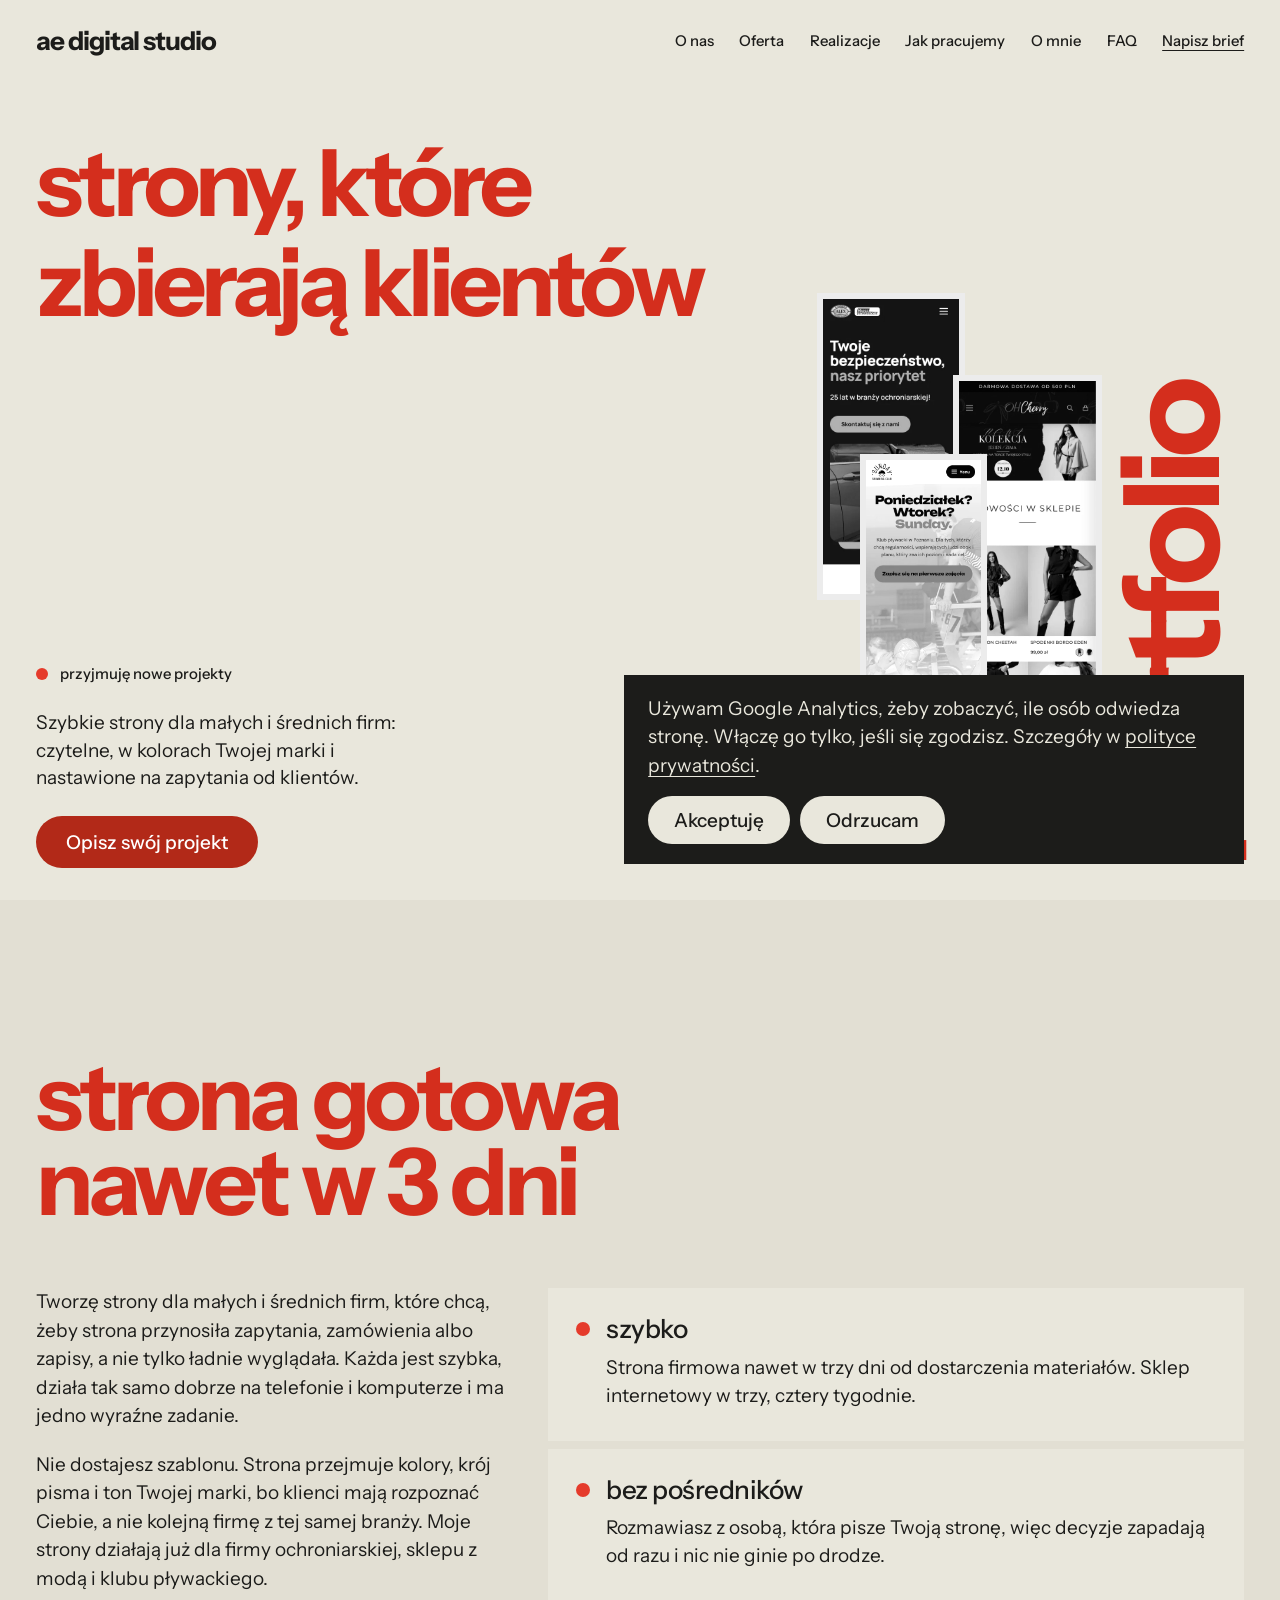
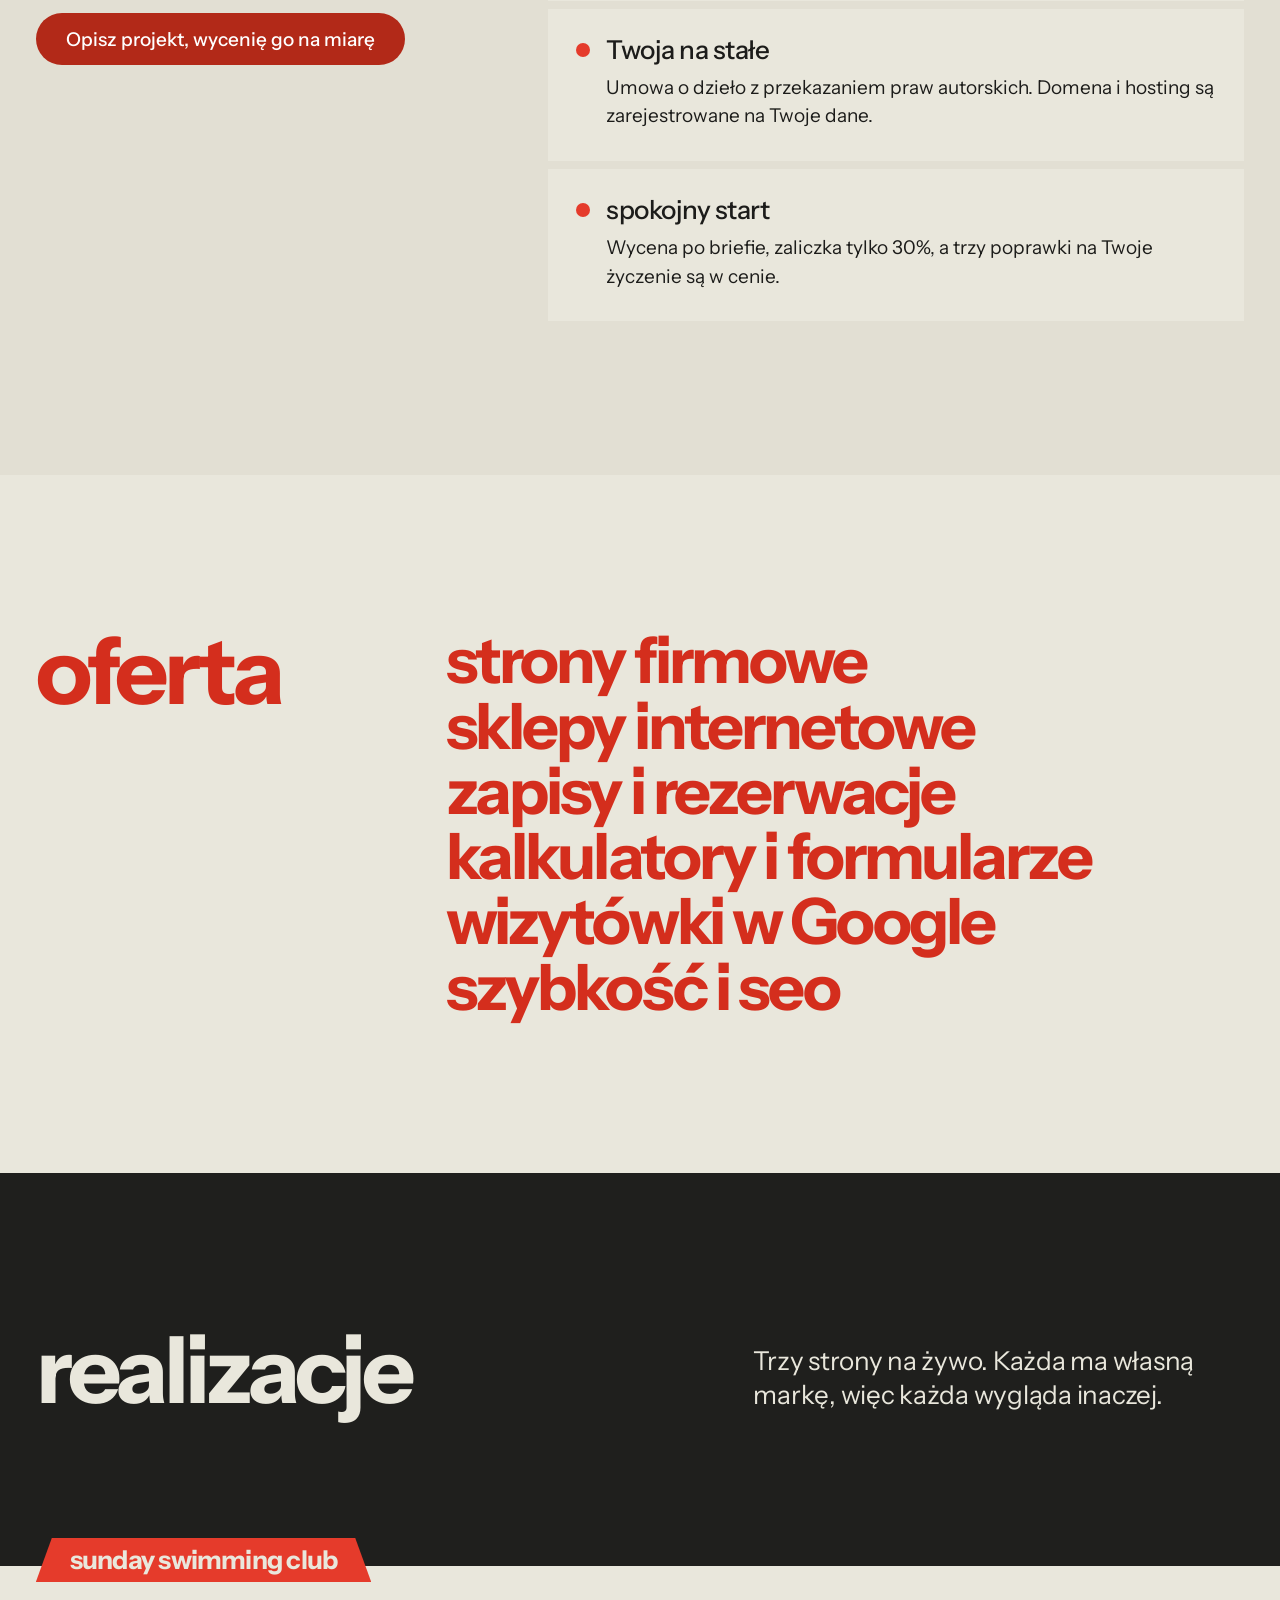
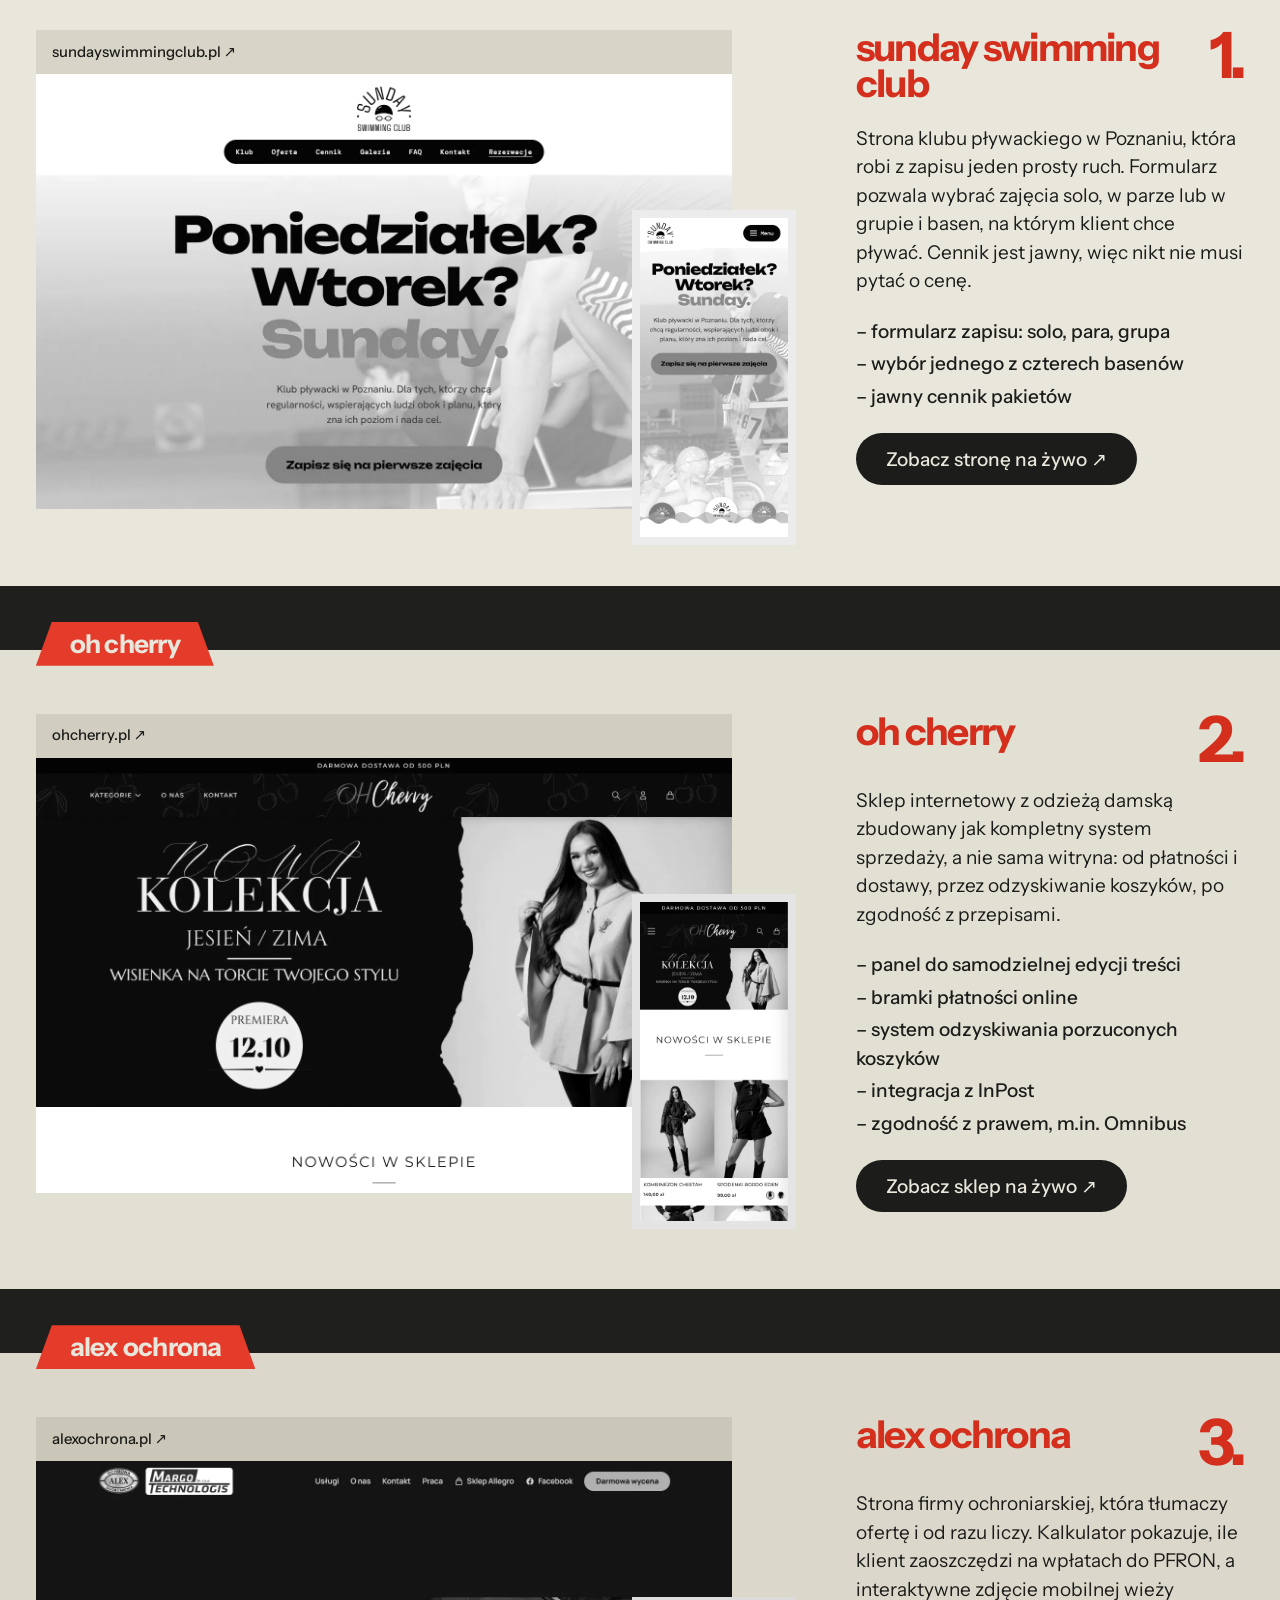
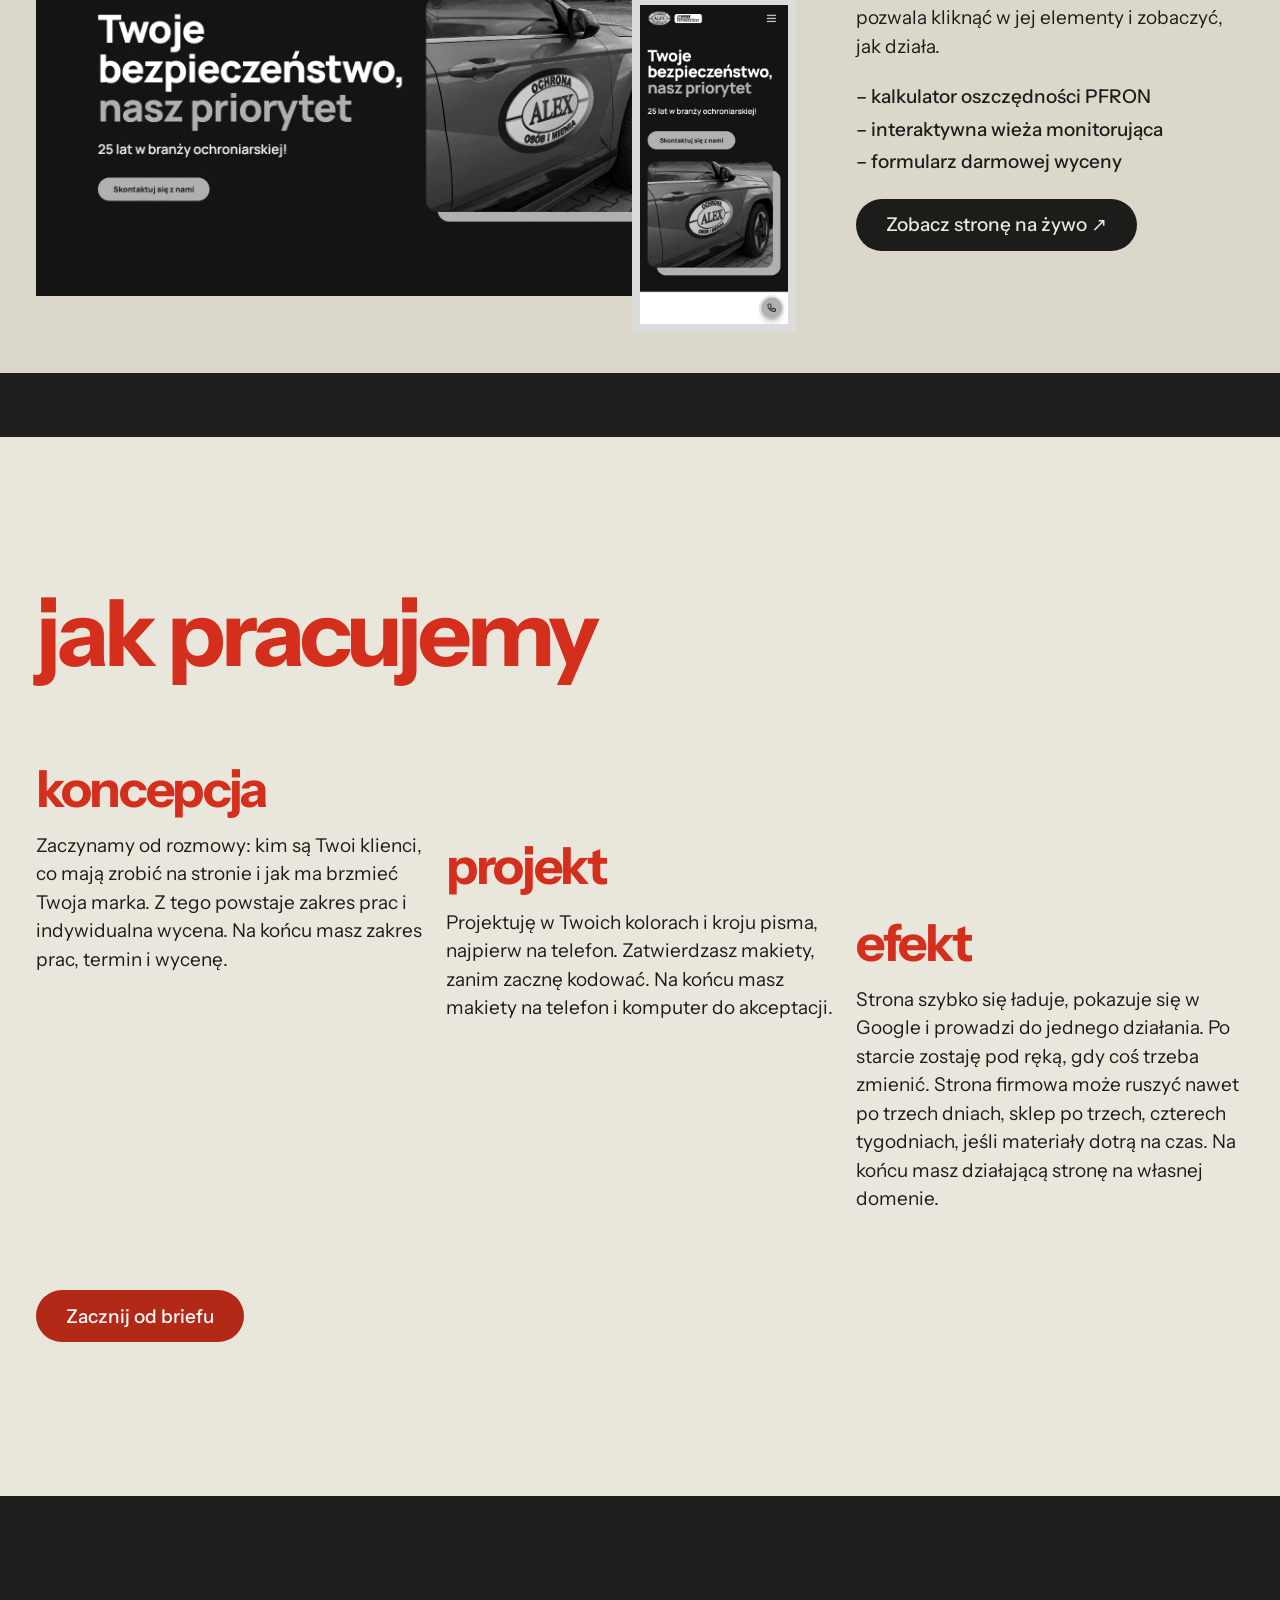
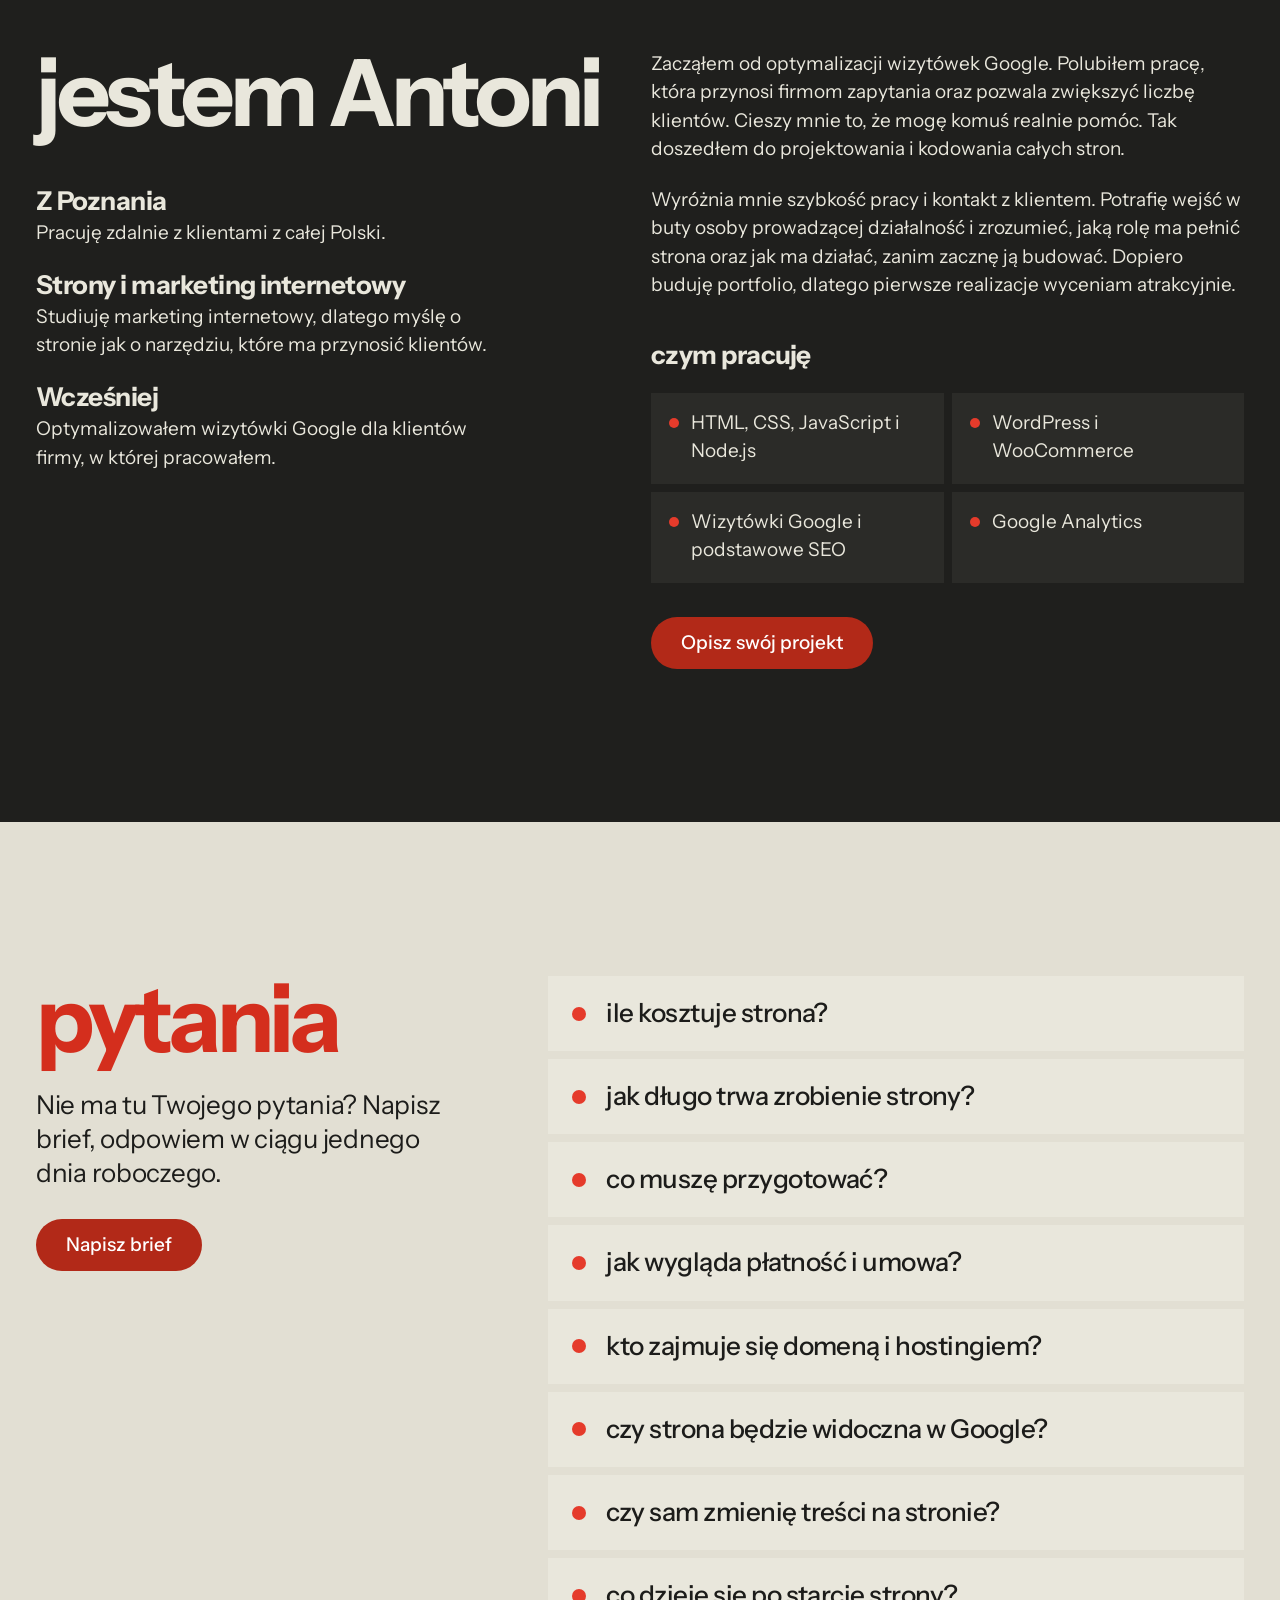
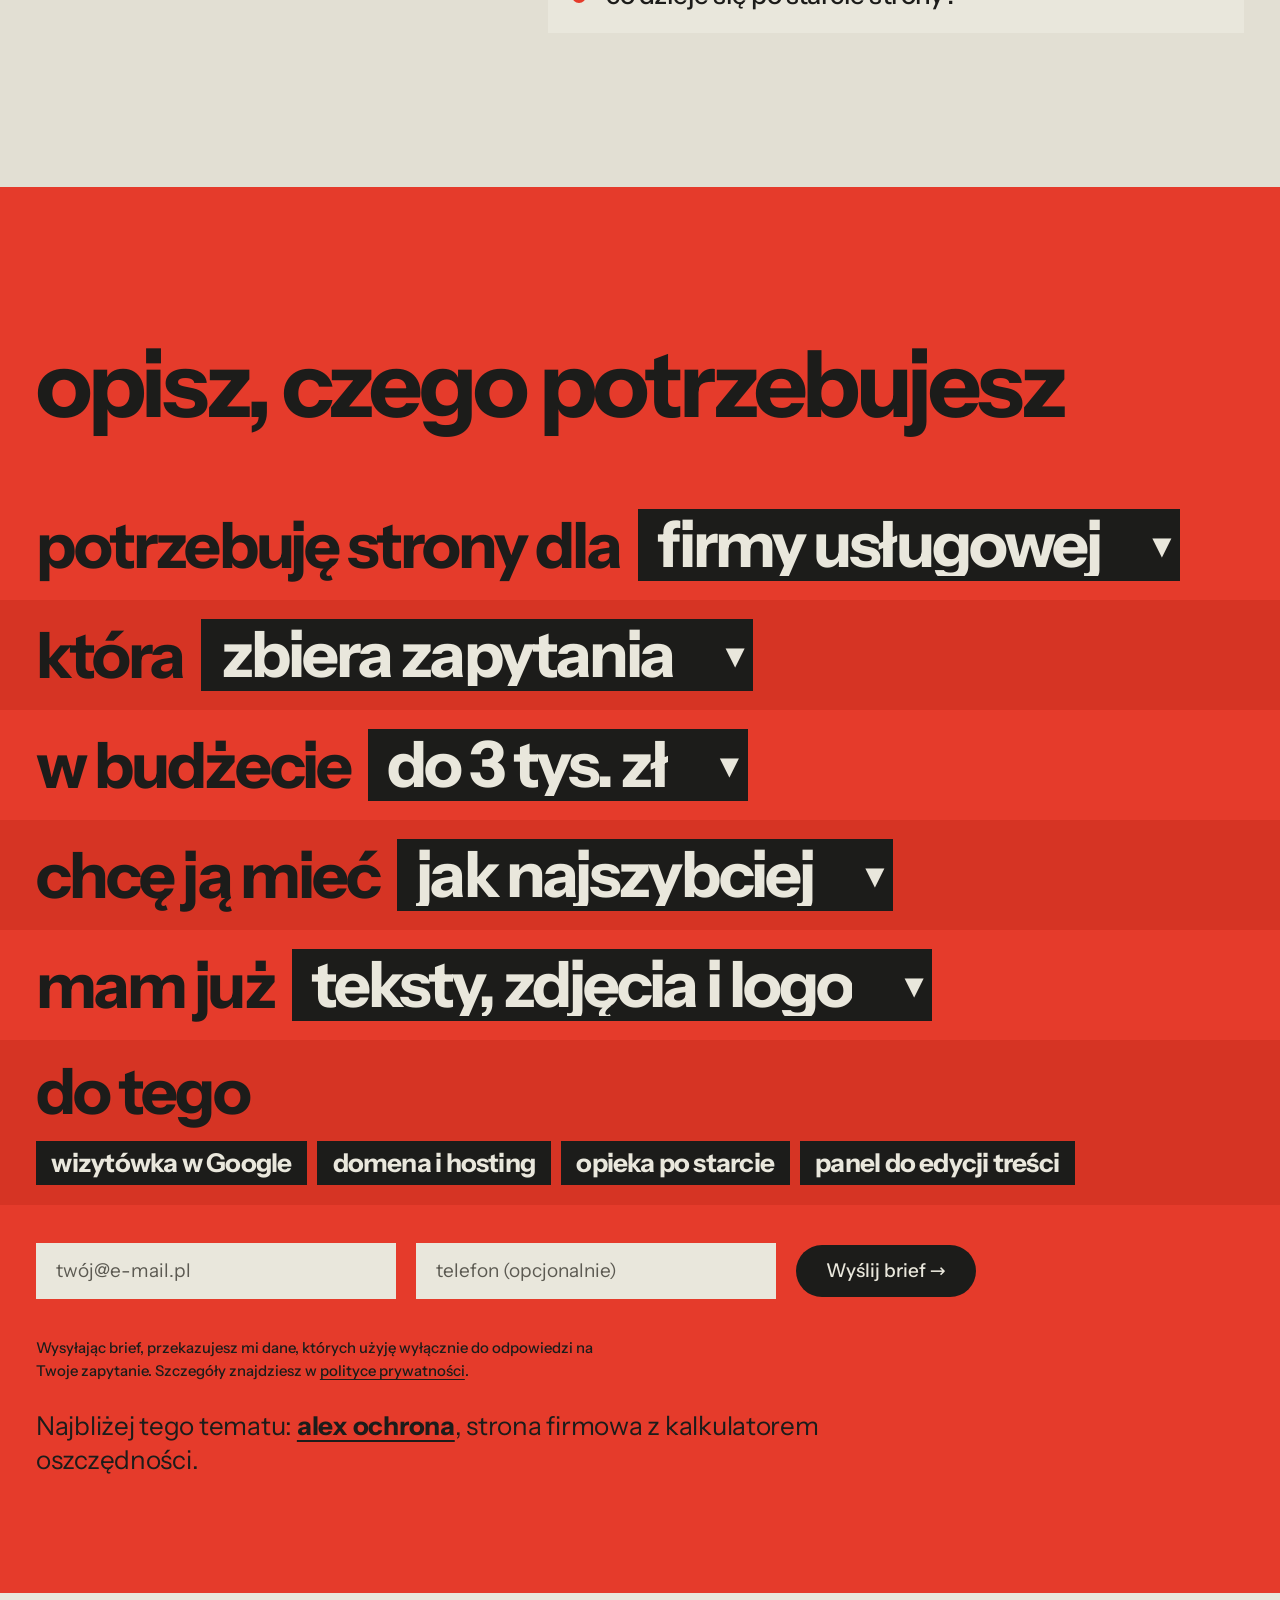
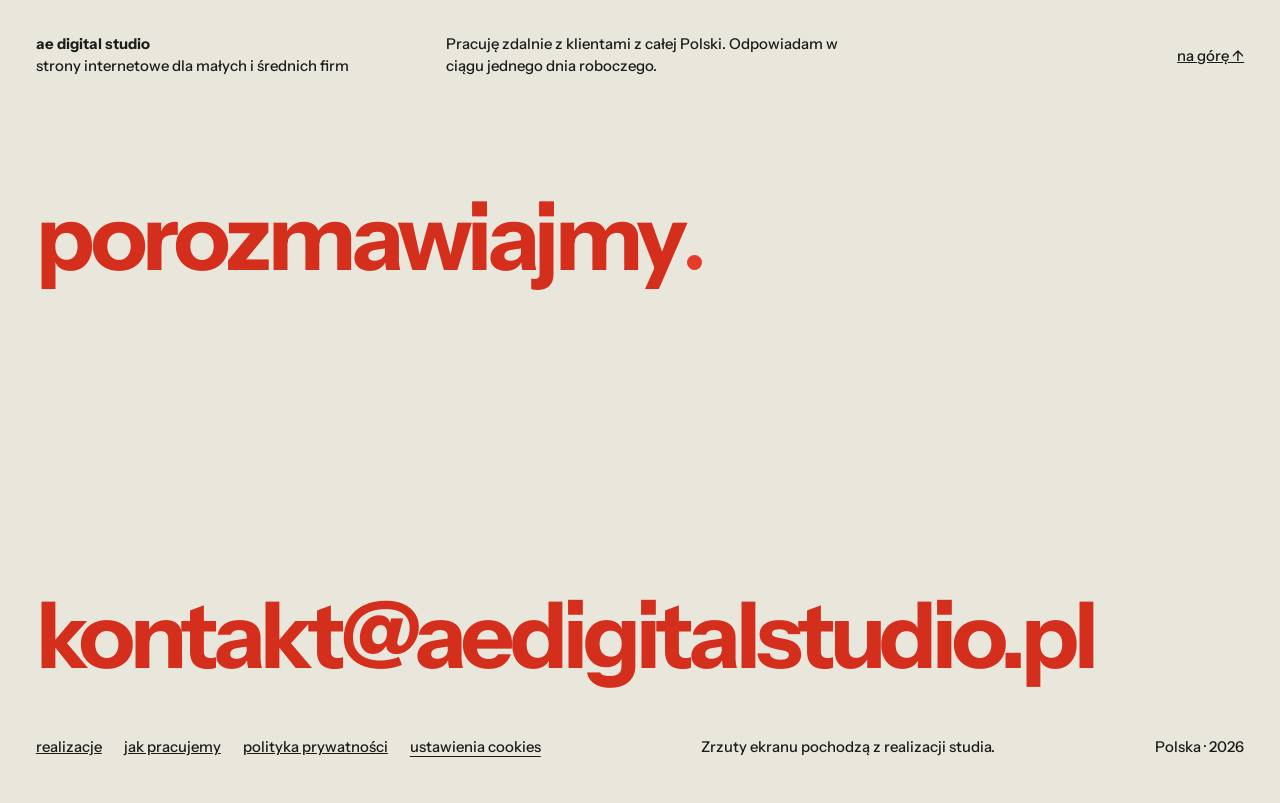
==== commit 7ed23cbe: "Dodaj sekcję "jestem Antoni" z krótkim bio i listą technologii - nagłówek, trzy fakty (Poznań, stron" ====
--- a/index.html
+++ b/index.html
@@ -24,7 +24,7 @@
 <link rel="apple-touch-icon" href="apple-touch-icon.png">
 <link rel="preload" href="fonts/instrument-sans-latin.woff2" as="font" type="font/woff2" crossorigin>
 <link rel="preload" href="fonts/instrument-sans-latin-ext.woff2" as="font" type="font/woff2" crossorigin>
-<link rel="stylesheet" href="css/style.css?v=20261028f">
+<link rel="stylesheet" href="css/style.css?v=20261028g">
 <script>document.documentElement.classList.add('js')</script>
 <script type="application/ld+json">{"@context":"https://schema.org","@type":"ProfessionalService","@id":"https://aedigitalstudio.pl/#studio","name":"AE Digital Studio","url":"https://aedigitalstudio.pl/","image":"https://aedigitalstudio.pl/og-image.jpg","logo":"https://aedigitalstudio.pl/apple-touch-icon.png","email":"kontakt@aedigitalstudio.pl","description":"Jednoosobowe studio stron internetowych dla małych i średnich firm: strony firmowe, sklepy internetowe, zapisy i rezerwacje, kalkulatory, wizytówki w Google i SEO.","areaServed":{"@type":"Country","name":"Polska"},"founder":{"@type":"Person","name":"Antoni Elegańczyk"},"knowsAbout":["strony internetowe","sklepy internetowe","wizytówki w Google","SEO"],"makesOffer":[{"@type":"Offer","itemOffered":{"@type":"Service","name":"Strony firmowe"}},{"@type":"Offer","itemOffered":{"@type":"Service","name":"Sklepy internetowe"}},{"@type":"Offer","itemOffered":{"@type":"Service","name":"Zapisy i rezerwacje online"}},{"@type":"Offer","itemOffered":{"@type":"Service","name":"Kalkulatory i formularze"}},{"@type":"Offer","itemOffered":{"@type":"Service","name":"Wizytówki w Google"}},{"@type":"Offer","itemOffered":{"@type":"Service","name":"Szybkość i SEO"}}]}</script>
 <script type="application/ld+json">{"@context":"https://schema.org","@type":"FAQPage","mainEntity":[{"@type":"Question","name":"ile kosztuje strona?","acceptedAnswer":{"@type":"Answer","text":"Cena zależy od zakresu prac i Twoich oczekiwań, więc nie publikuję cennika. Opisz projekt w briefie, a przygotuję wycenę szytą na miarę. Ceny podaję netto: zwykle wystawiam fakturę bez VAT, a gdy kwota zlecenia tego wymaga, rozliczam się z VAT przez zewnętrzny serwis, np. Useme."}},{"@type":"Question","name":"jak długo trwa zrobienie strony?","acceptedAnswer":{"@type":"Answer","text":"Strona firmowa może być gotowa nawet w trzy dni, jeśli na czas dostanę wszystkie materiały: teksty, zdjęcia, logo i inne potrzebne informacje. Sklep internetowy to około trzech, czterech tygodni. Tempo zależy głównie od tego, jak szybko będą podejmowane decyzje."}},{"@type":"Question","name":"co muszę przygotować?","acceptedAnswer":{"@type":"Answer","text":"Teksty, zdjęcia, logo i kolory marki, jeśli je masz. To od nich zależy, jak szybko ruszymy. Jeśli czegoś brakuje, wspólnie ustalimy, co da się uzupełnić."}},{"@type":"Question","name":"jak wygląda płatność i umowa?","acceptedAnswer":{"@type":"Answer","text":"Zaliczka to 30% i płacisz ją na start, resztę po akceptacji gotowej strony. Płacisz przelewem lub gotówką. Podpisujemy umowę o dzieło z przekazaniem praw autorskich, więc strona jest w pełni Twoja, i dostajesz fakturę."}},{"@type":"Question","name":"kto zajmuje się domeną i hostingiem?","acceptedAnswer":{"@type":"Answer","text":"Domenę i hosting rejestruję na Twoje dane. Koszt opłacisz na podstawie proformy albo dodaję go do faktury za stronę. Roczny koszt to zwykle około 50–100 zł."}},{"@type":"Question","name":"czy strona będzie widoczna w Google?","acceptedAnswer":{"@type":"Answer","text":"Tak. Strona jest przygotowana technicznie pod wyszukiwarki, a na życzenie zakładam też wizytówkę w Google i robię podstawowe SEO."}},{"@type":"Question","name":"czy sam zmienię treści na stronie?","acceptedAnswer":{"@type":"Answer","text":"To ustalamy na początku. Mogę przekazać Ci panel do samodzielnej edycji tekstów i zdjęć albo wprowadzać zmiany za Ciebie."}},{"@type":"Question","name":"co dzieje się po starcie strony?","acceptedAnswer":{"@type":"Answer","text":"Pierwsze trzy poprawki na Twoje życzenie są w cenie. Potem możesz zlecać zmiany na bieżąco albo wybrać pakiet opieki nad stroną, którego cena zależy od zakresu prac."}}]}</script>
@@ -42,6 +42,7 @@
     <a href="#oferta" data-menu-close>oferta</a>
     <a href="#realizacje" data-menu-close>realizacje</a>
     <a href="#proces" data-menu-close>jak pracujemy</a>
+    <a href="#o-mnie" data-menu-close>o mnie</a>
     <a href="#faq" data-menu-close>pytania</a>
     <a class="btn menu-cta" href="#brief" data-menu-close>Napisz brief</a>
   </nav>
@@ -56,6 +57,7 @@
       <a href="#oferta">Oferta</a>
       <a href="#realizacje">Realizacje</a>
       <a href="#proces">Jak pracujemy</a>
+      <a href="#o-mnie">O mnie</a>
       <a href="#faq">FAQ</a>
       <a class="plain" href="#brief">Napisz brief</a>
     </nav>
@@ -220,6 +222,29 @@
   <a class="btn process-cta r" href="#brief">Zacznij od briefu</a>
 </section>
 
+<section class="me" id="o-mnie" aria-labelledby="me-h">
+  <div class="me-side">
+    <h2 id="me-h" class="head r">jestem Antoni</h2>
+    <dl class="me-facts">
+      <div class="r" style="--d:1"><dt>Z Poznania</dt><dd>Pracuję zdalnie z klientami z całej Polski.</dd></div>
+      <div class="r" style="--d:2"><dt>Strony i marketing internetowy</dt><dd>Studiuję marketing internetowy, dlatego myślę o stronie jak o narzędziu, które ma przynosić klientów.</dd></div>
+      <div class="r" style="--d:3"><dt>Wcześniej</dt><dd>Optymalizowałem wizytówki Google dla klientów firmy, w której pracowałem.</dd></div>
+    </dl>
+  </div>
+  <div class="me-body">
+    <p class="r">Zacząłem od optymalizacji wizytówek Google. Polubiłem pracę, która przynosi firmom zapytania oraz pozwala zwiększyć liczbę klientów. Cieszy mnie to, że mogę komuś realnie pomóc. Tak doszedłem do projektowania i kodowania całych stron.</p>
+    <p class="r" style="--d:1">Wyróżnia mnie szybkość pracy i kontakt z klientem. Potrafię wejść w buty osoby prowadzącej działalność i zrozumieć, jaką rolę ma pełnić strona oraz jak ma działać, zanim zacznę ją budować. Dopiero buduję portfolio, dlatego pierwsze realizacje wyceniam atrakcyjnie.</p>
+    <h3 class="r" style="--d:2">czym pracuję</h3>
+    <ul class="me-tools">
+      <li class="r" style="--d:1">HTML, CSS, JavaScript i Node.js</li>
+      <li class="r" style="--d:2">WordPress i WooCommerce</li>
+      <li class="r" style="--d:3">Wizytówki Google i podstawowe SEO</li>
+      <li class="r" style="--d:4">Google Analytics</li>
+    </ul>
+    <a class="btn r" href="#brief">Opisz swój projekt</a>
+  </div>
+</section>
+
 <section class="faq" id="faq" aria-labelledby="faq-h">
   <div class="faq-side">
     <h2 id="faq-h" class="head r">pytania</h2>
@@ -362,7 +387,7 @@
   </div>
 </footer>
 
-<script src="js/main.js?v=20261028f"></script>
-<script src="js/consent.js?v=20261028f"></script>
+<script src="js/main.js?v=20261028g"></script>
+<script src="js/consent.js?v=20261028g"></script>
 </body>
 </html>
--- a/css/style.css
+++ b/css/style.css
@@ -200,6 +200,25 @@
 .s1 { grid-column: 1 / 5; }
 .s2 { grid-column: 5 / 9; margin-top: clamp(48px, 6vw, 96px); }
 .s3 { grid-column: 9 / 13; margin-top: clamp(96px, 12vw, 192px); }
+
+/* ---------- about me ---------- */
+.me {
+  background: var(--desk); color: var(--bone); padding: clamp(96px, 12vw, 180px) var(--m);
+  display: grid; grid-template-columns: repeat(12, 1fr); gap: clamp(40px, 5vw, 72px) var(--gap); align-items: start;
+}
+.me-side { grid-column: 1 / 7; display: grid; gap: clamp(36px, 4vw, 56px); }
+.me .head { color: var(--bone); }
+.me-facts { margin: 0; display: grid; gap: 22px; max-width: 460px; }
+.me-facts div { display: grid; gap: 2px; }
+.me-facts dt { font: 700 var(--step-lead)/1.2 var(--face); letter-spacing: -0.02em; }
+.me-facts dd { margin: 0; }
+.me-body { grid-column: 7 / 13; display: grid; gap: 22px; justify-items: start; }
+.me-body p { max-width: 52ch; }
+.me-body h3 { margin-top: 18px; font: 700 var(--step-lead)/1.2 var(--face); letter-spacing: -0.02em; }
+.me-tools { width: 100%; display: grid; grid-template-columns: 1fr 1fr; gap: 8px; }
+.me-tools li { position: relative; background: #2b2b28; padding: 16px 18px 18px 40px; }
+.me-tools li::before { content: ""; position: absolute; left: 18px; top: 25px; width: 10px; height: 10px; border-radius: 50%; background: var(--red); }
+.me-body .btn { margin-top: 12px; }
 
 /* ---------- faq ---------- */
 .faq {
@@ -406,6 +425,8 @@
 /* ---------- phone / tablet ---------- */
 @media (max-width: 900px) {
   .legal { display: flex; flex-direction: column; align-items: stretch; }
+  .me { display: flex; flex-direction: column; align-items: stretch; }
+  .me-tools { grid-template-columns: 1fr; }
   .notfound { display: flex; flex-direction: column; align-items: flex-start; }
   .toc { position: static; margin-top: 40px; }
   .summary { padding: 22px 20px; }
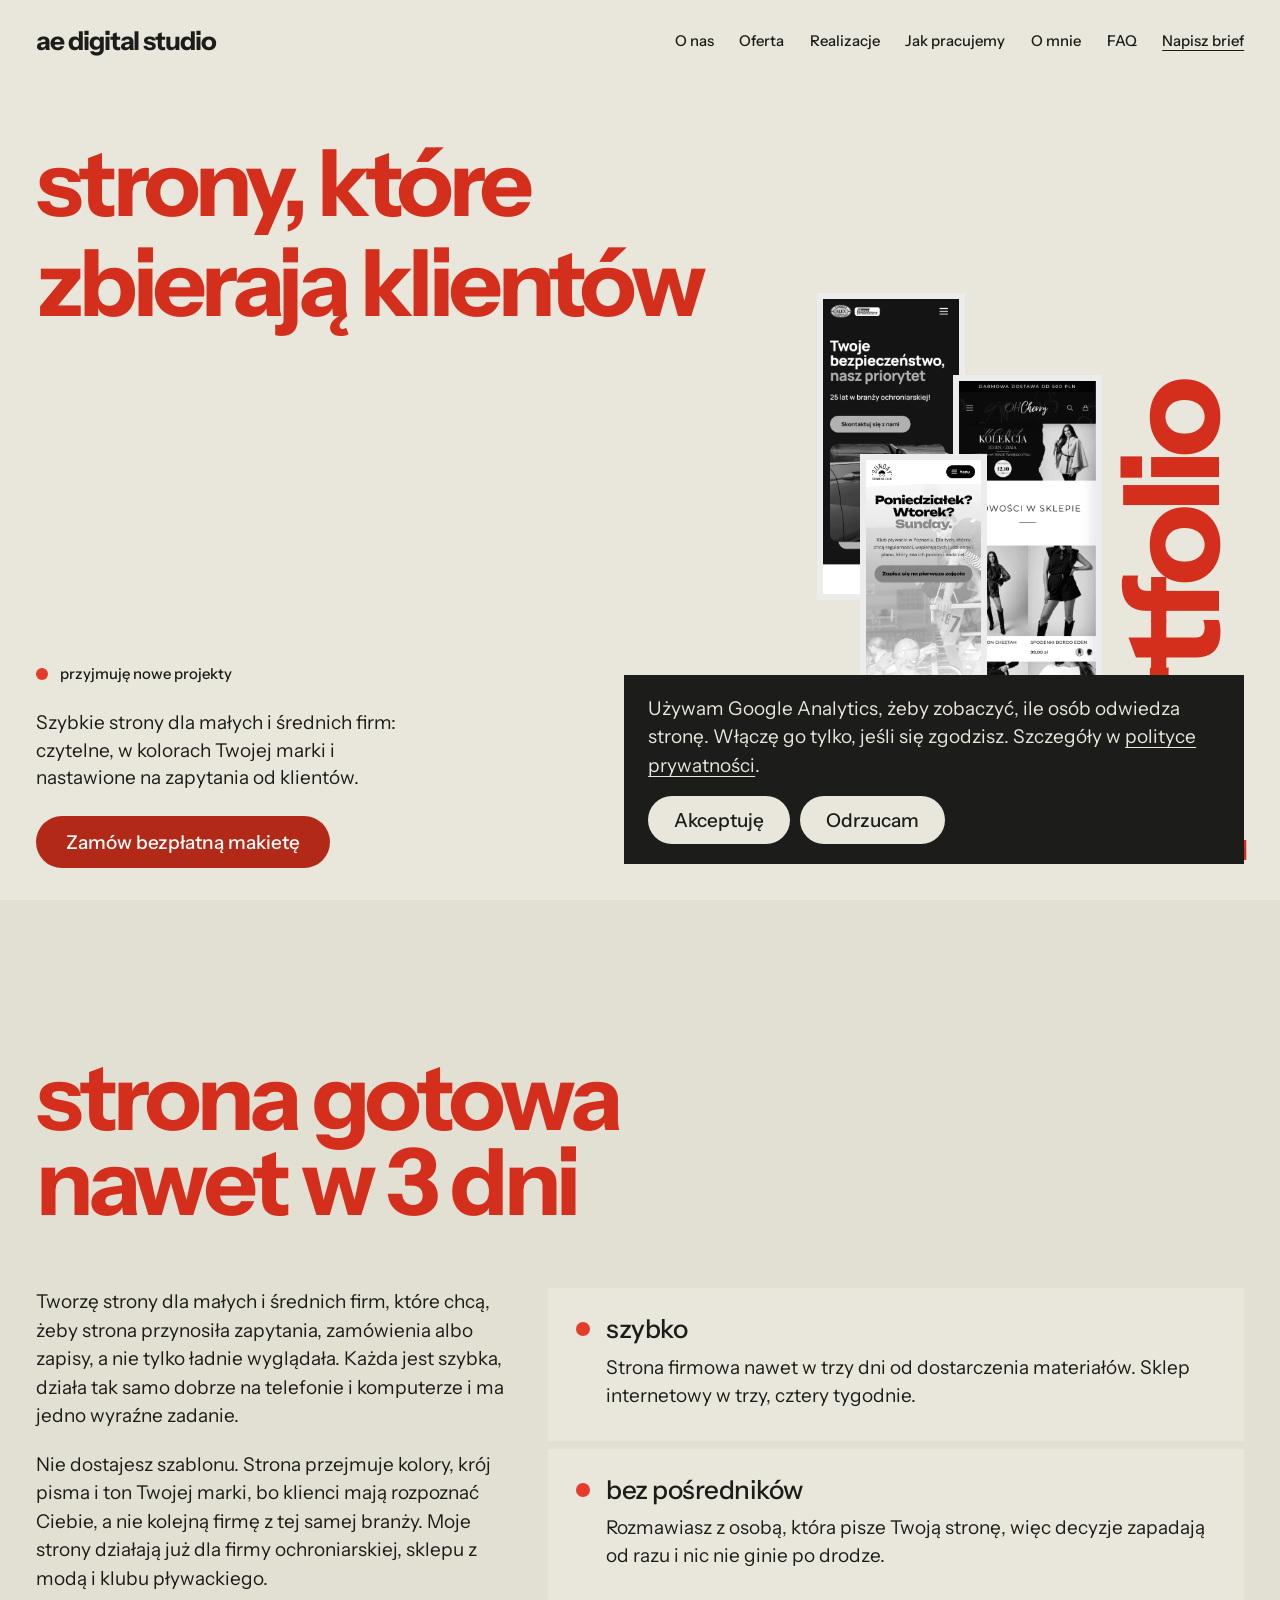
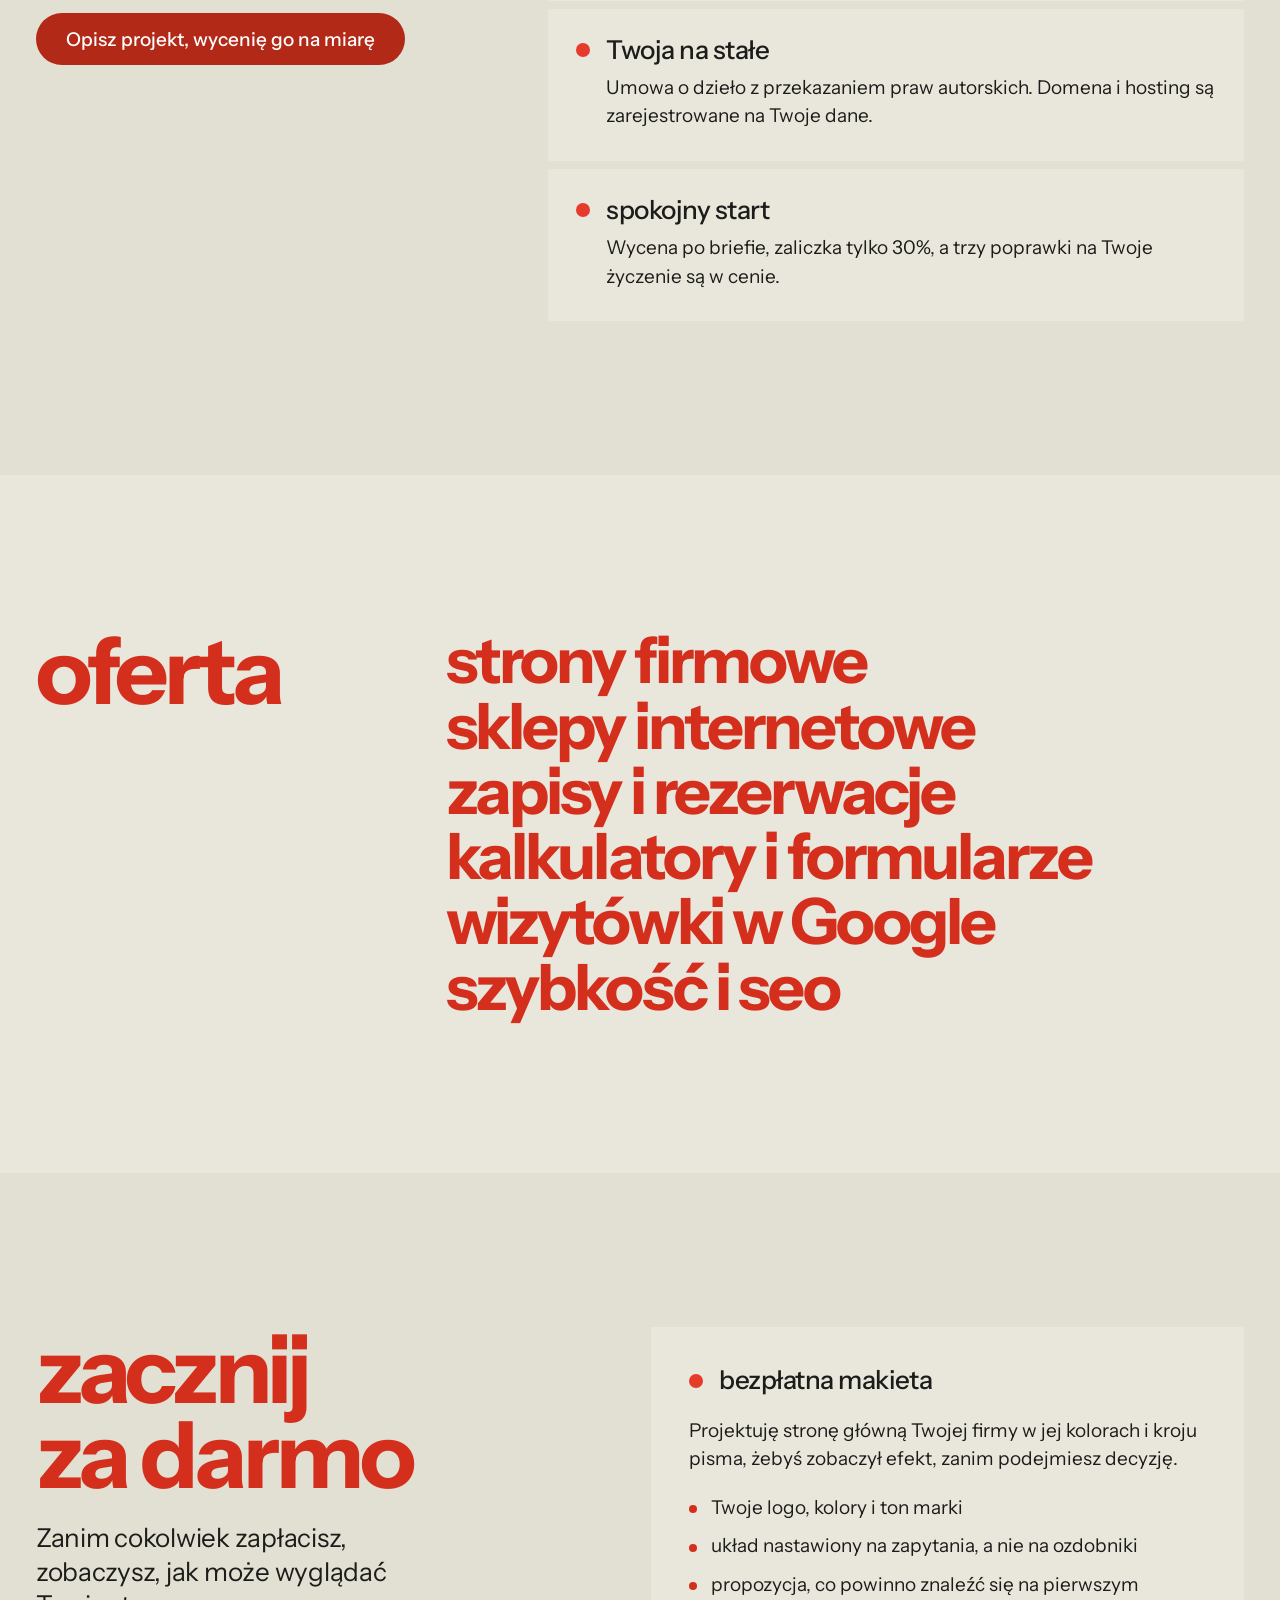
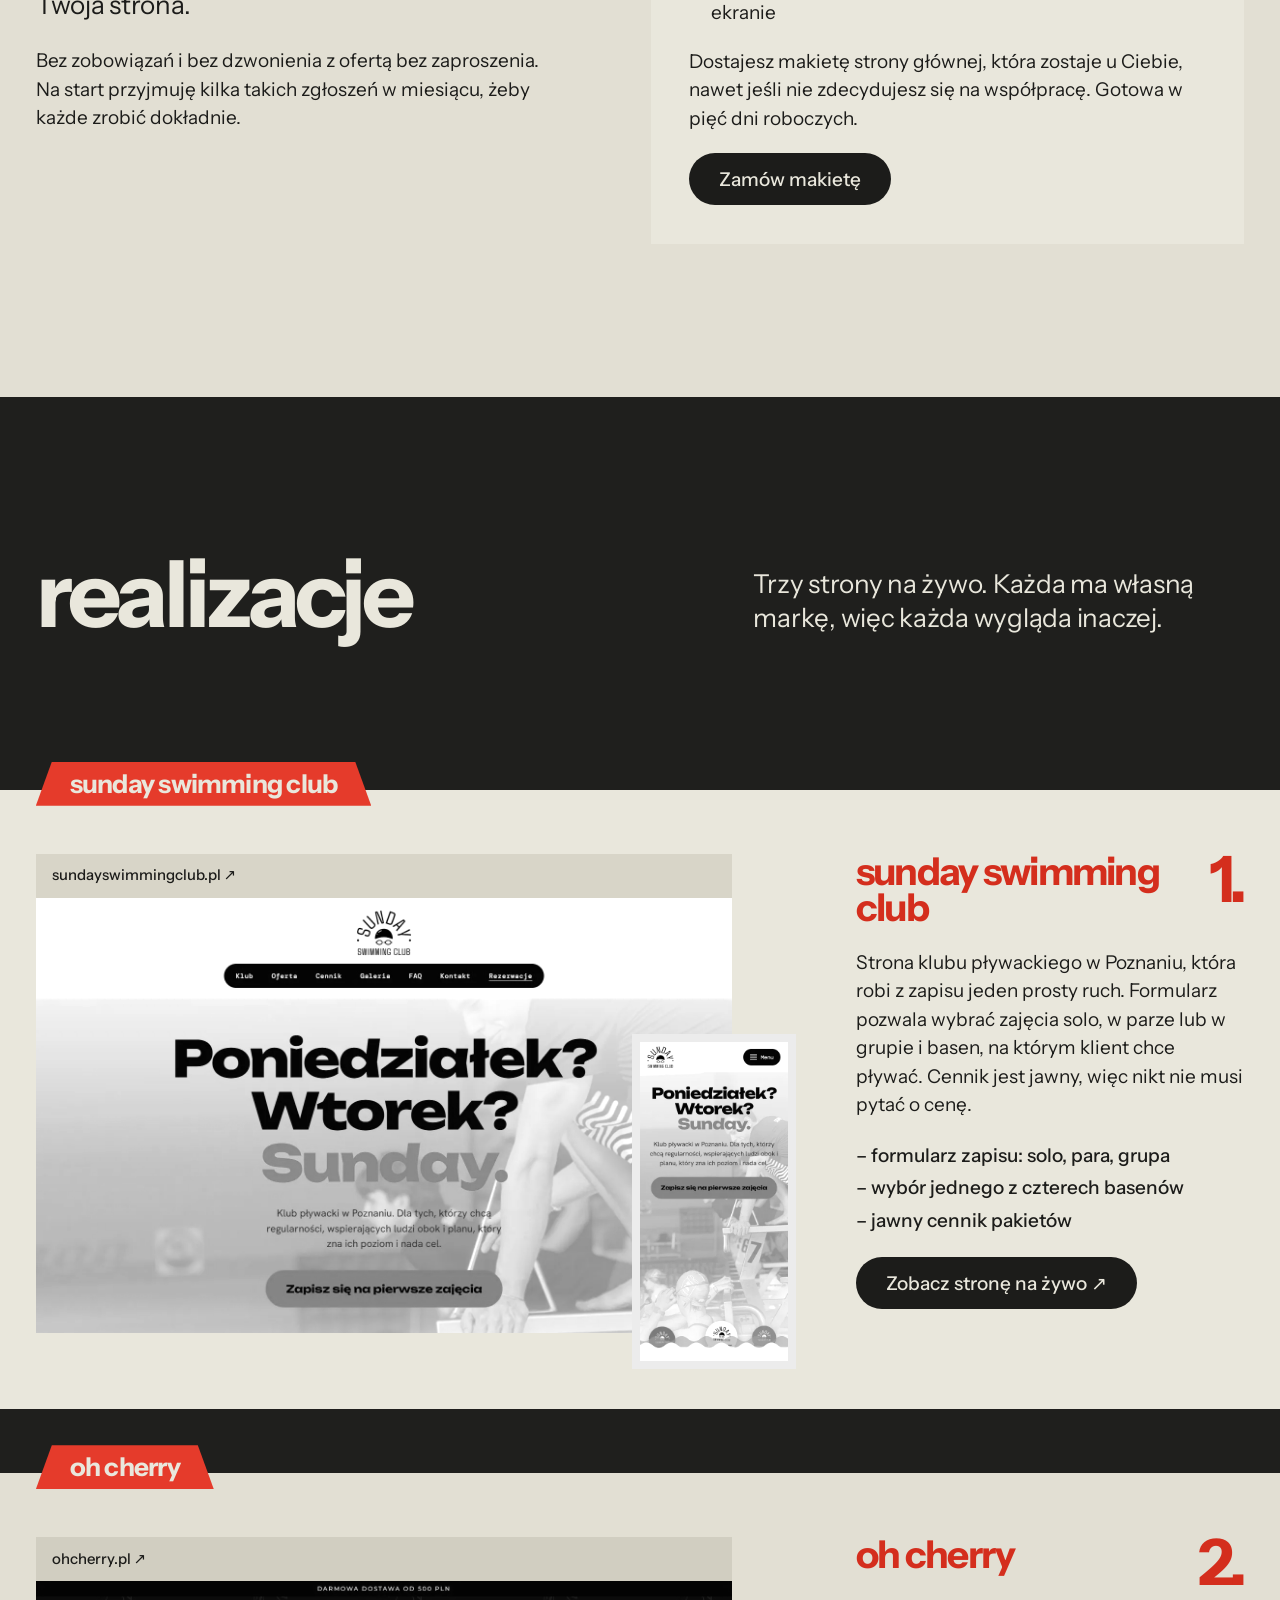
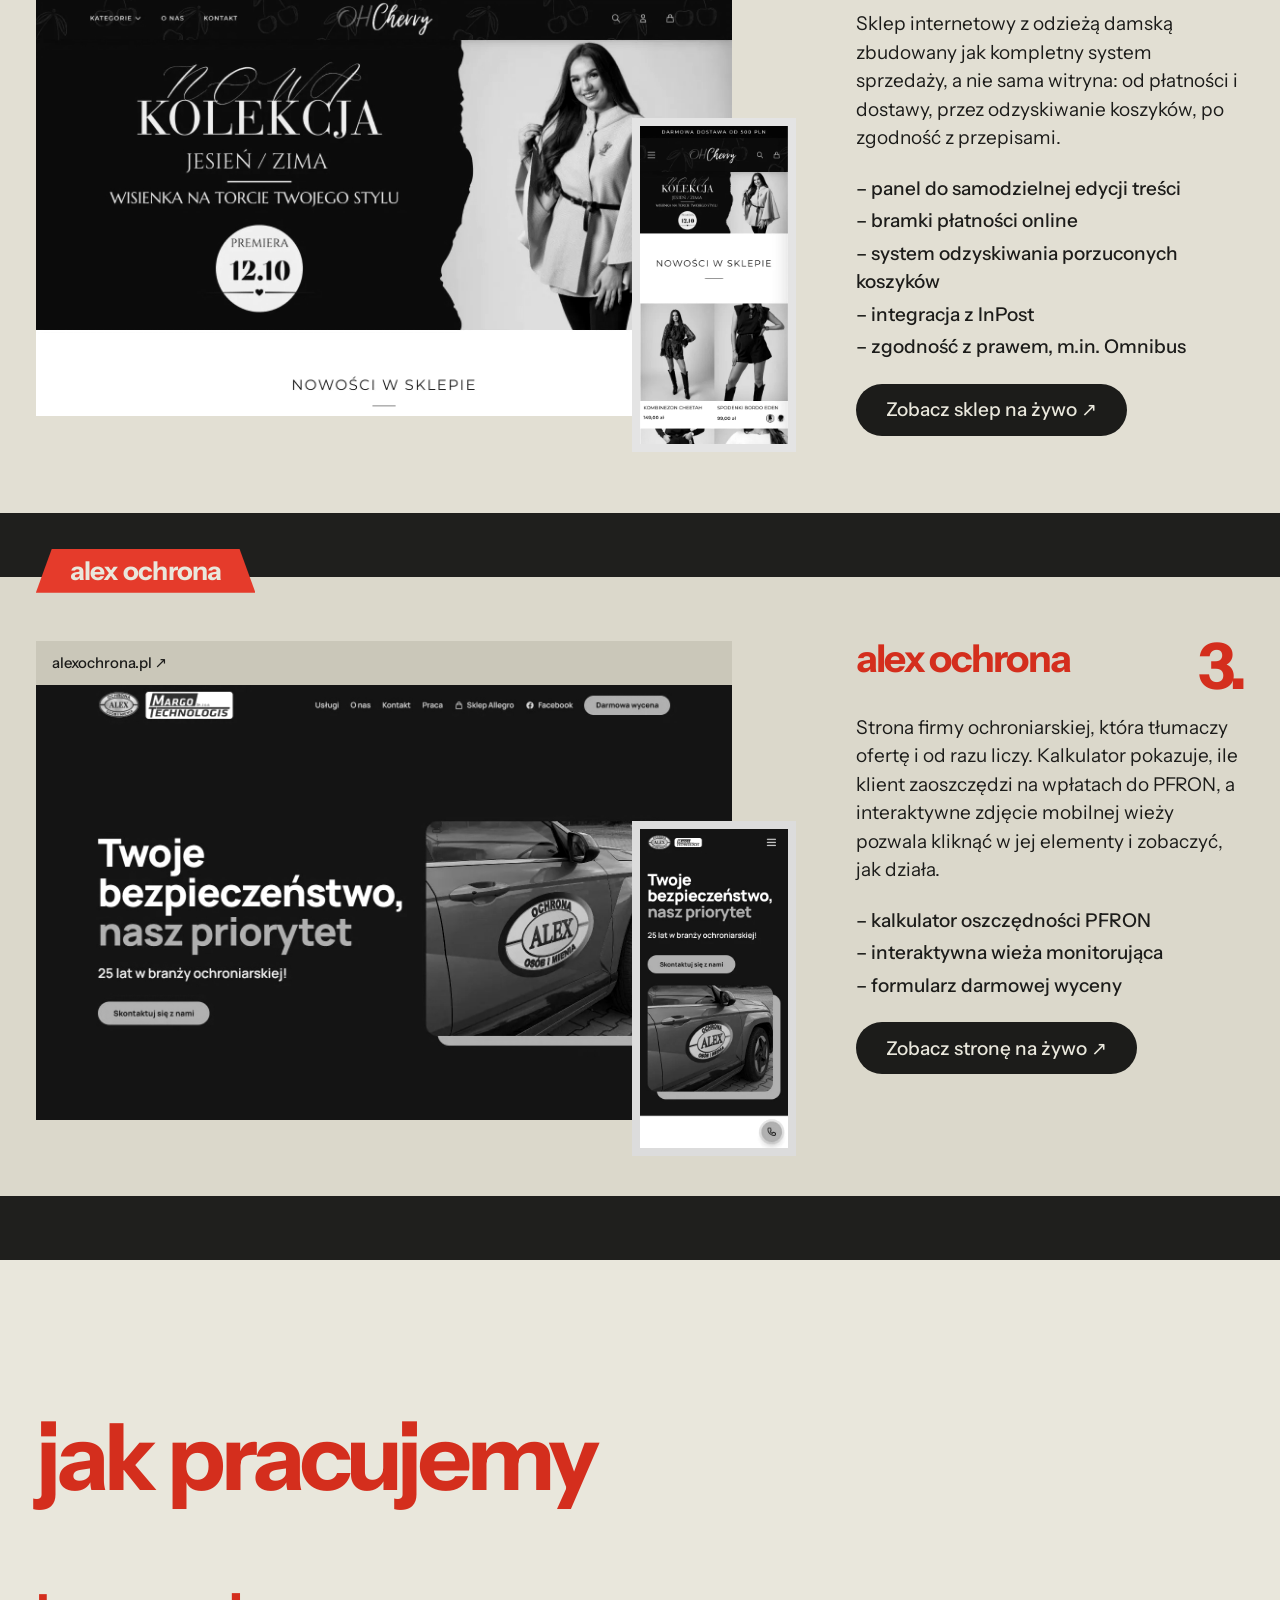
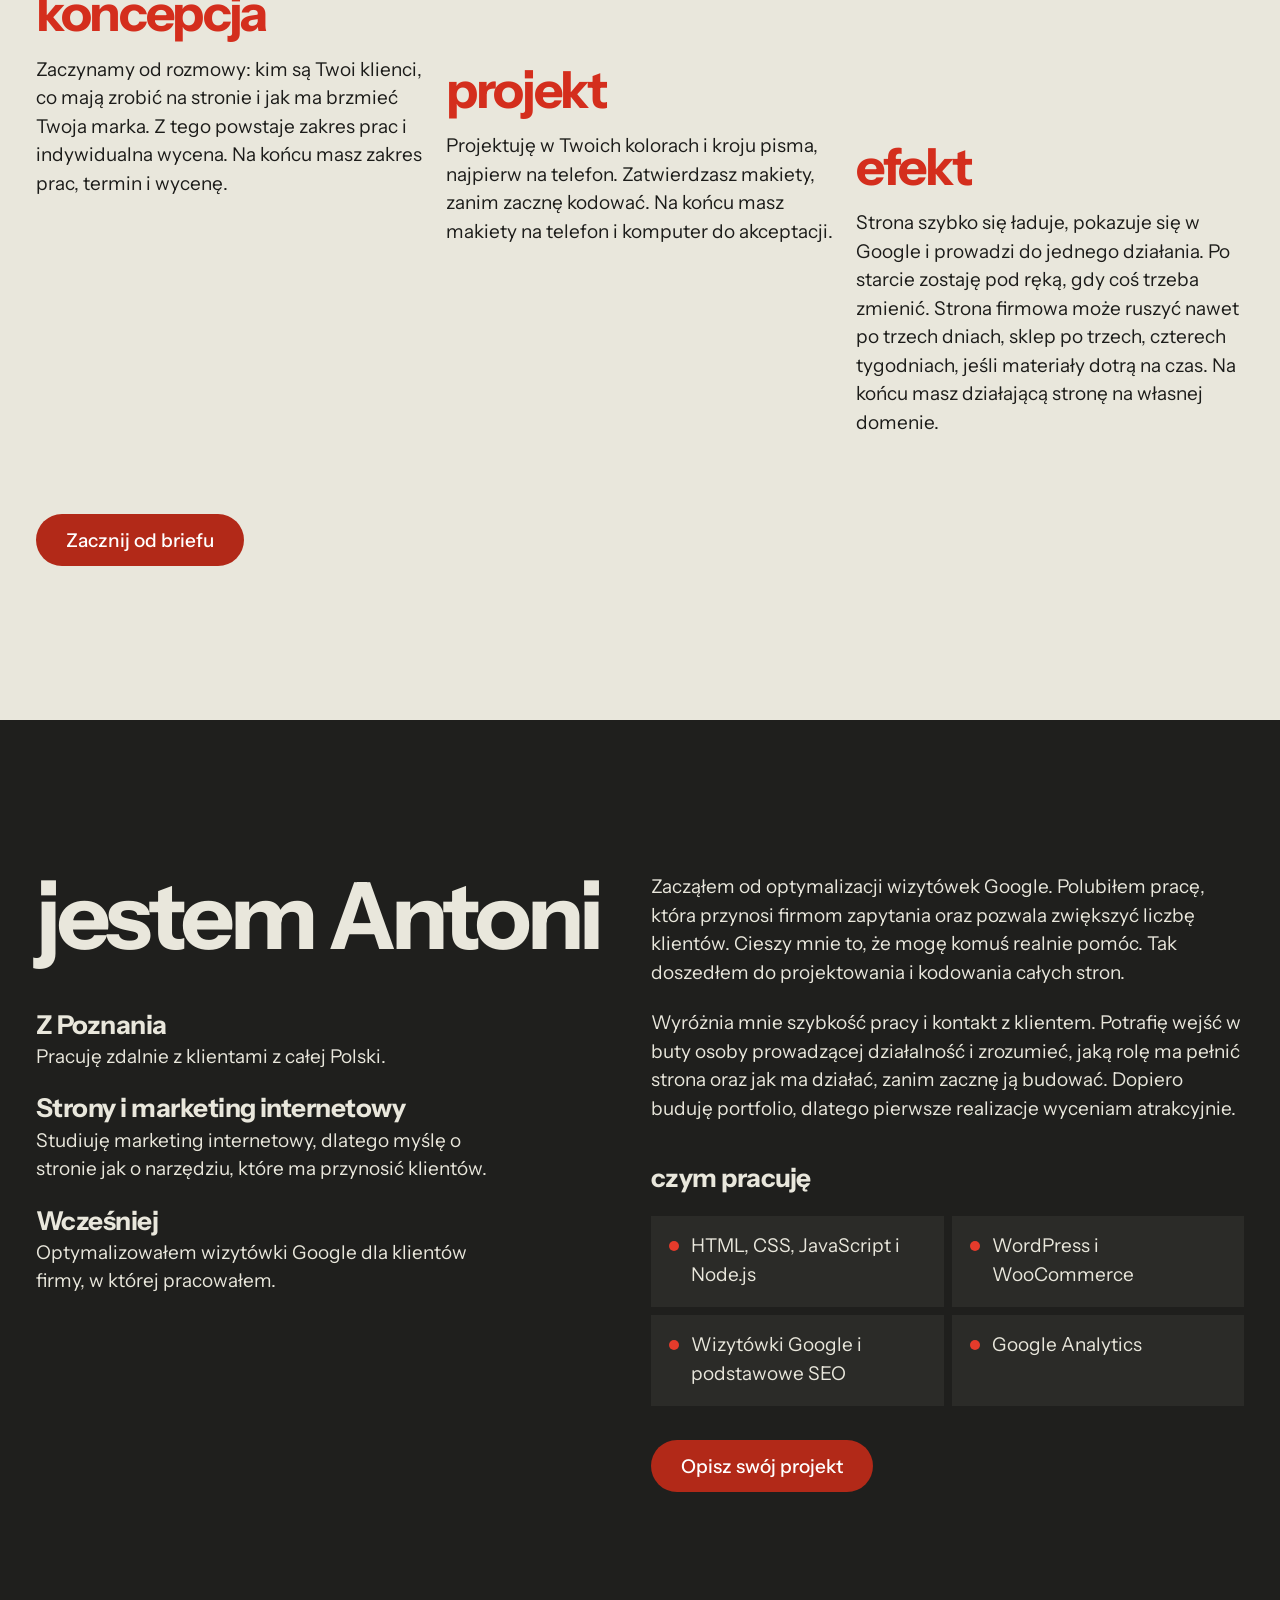
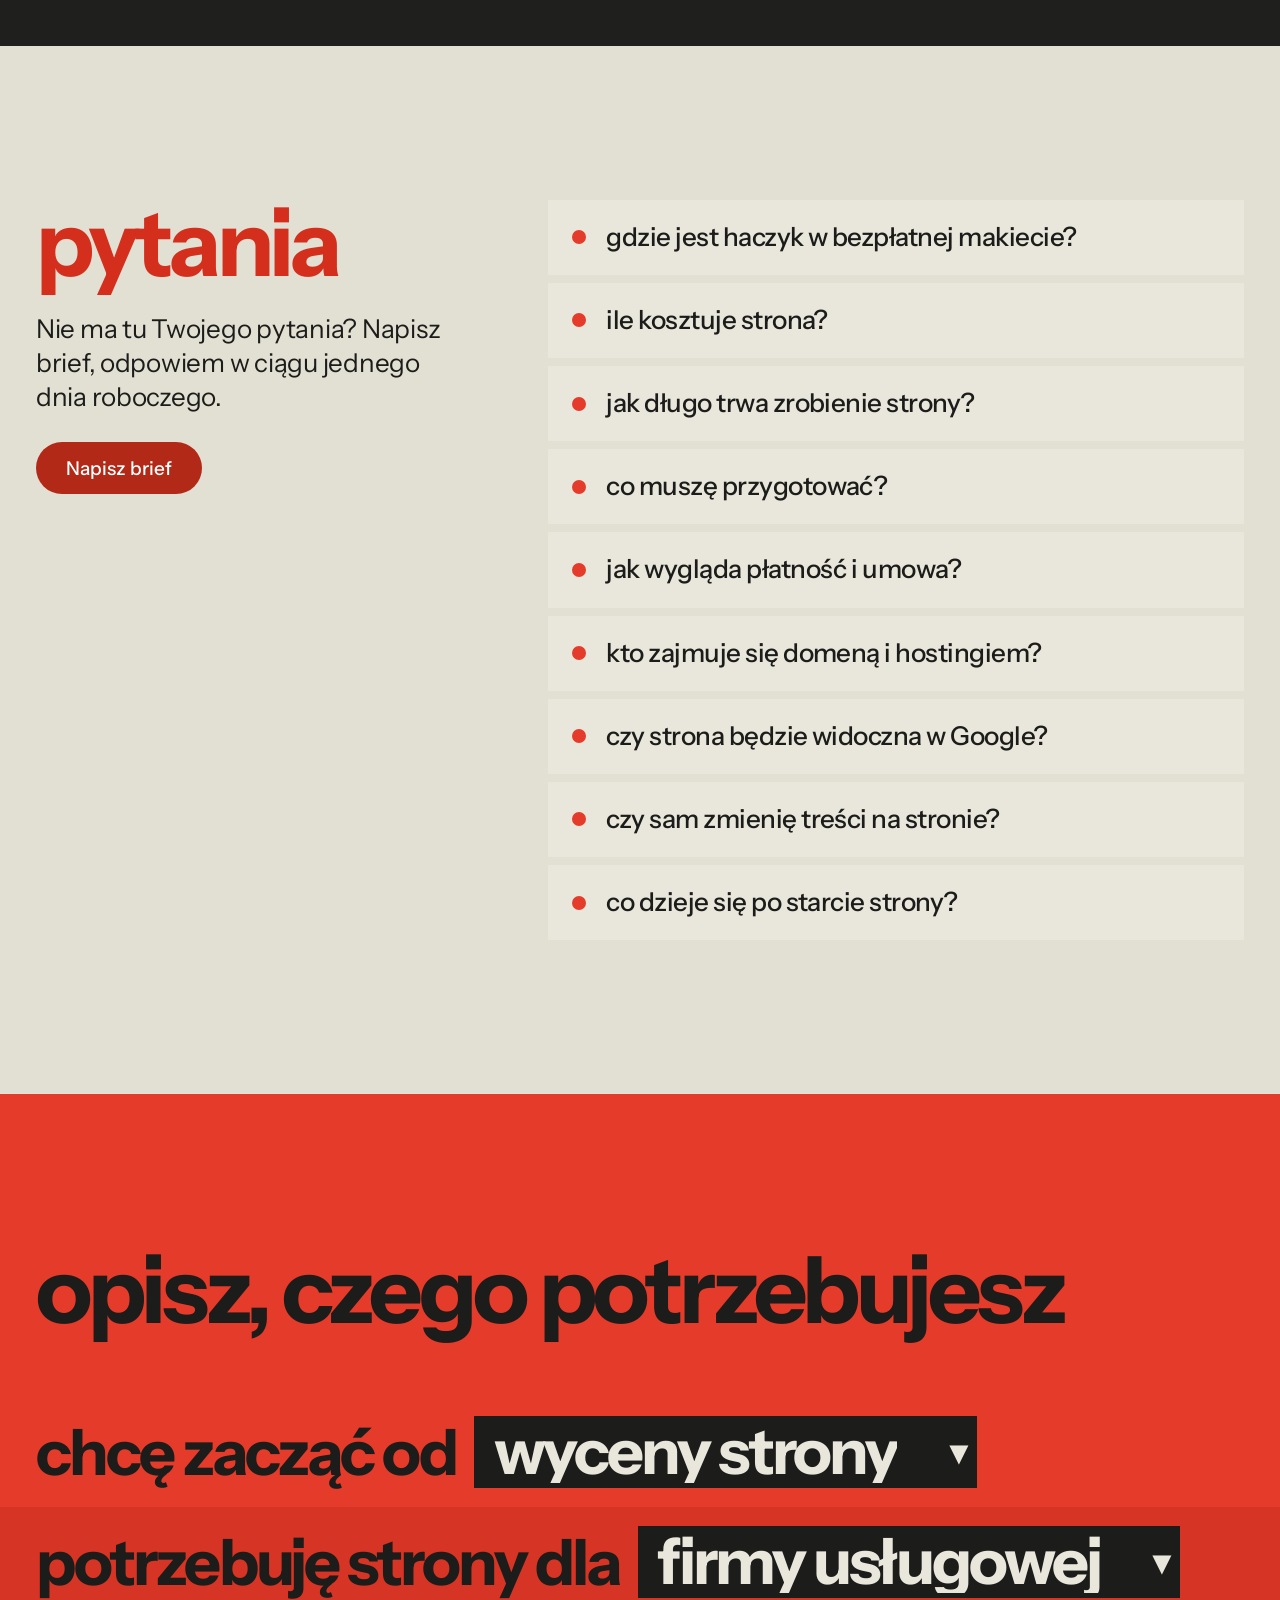
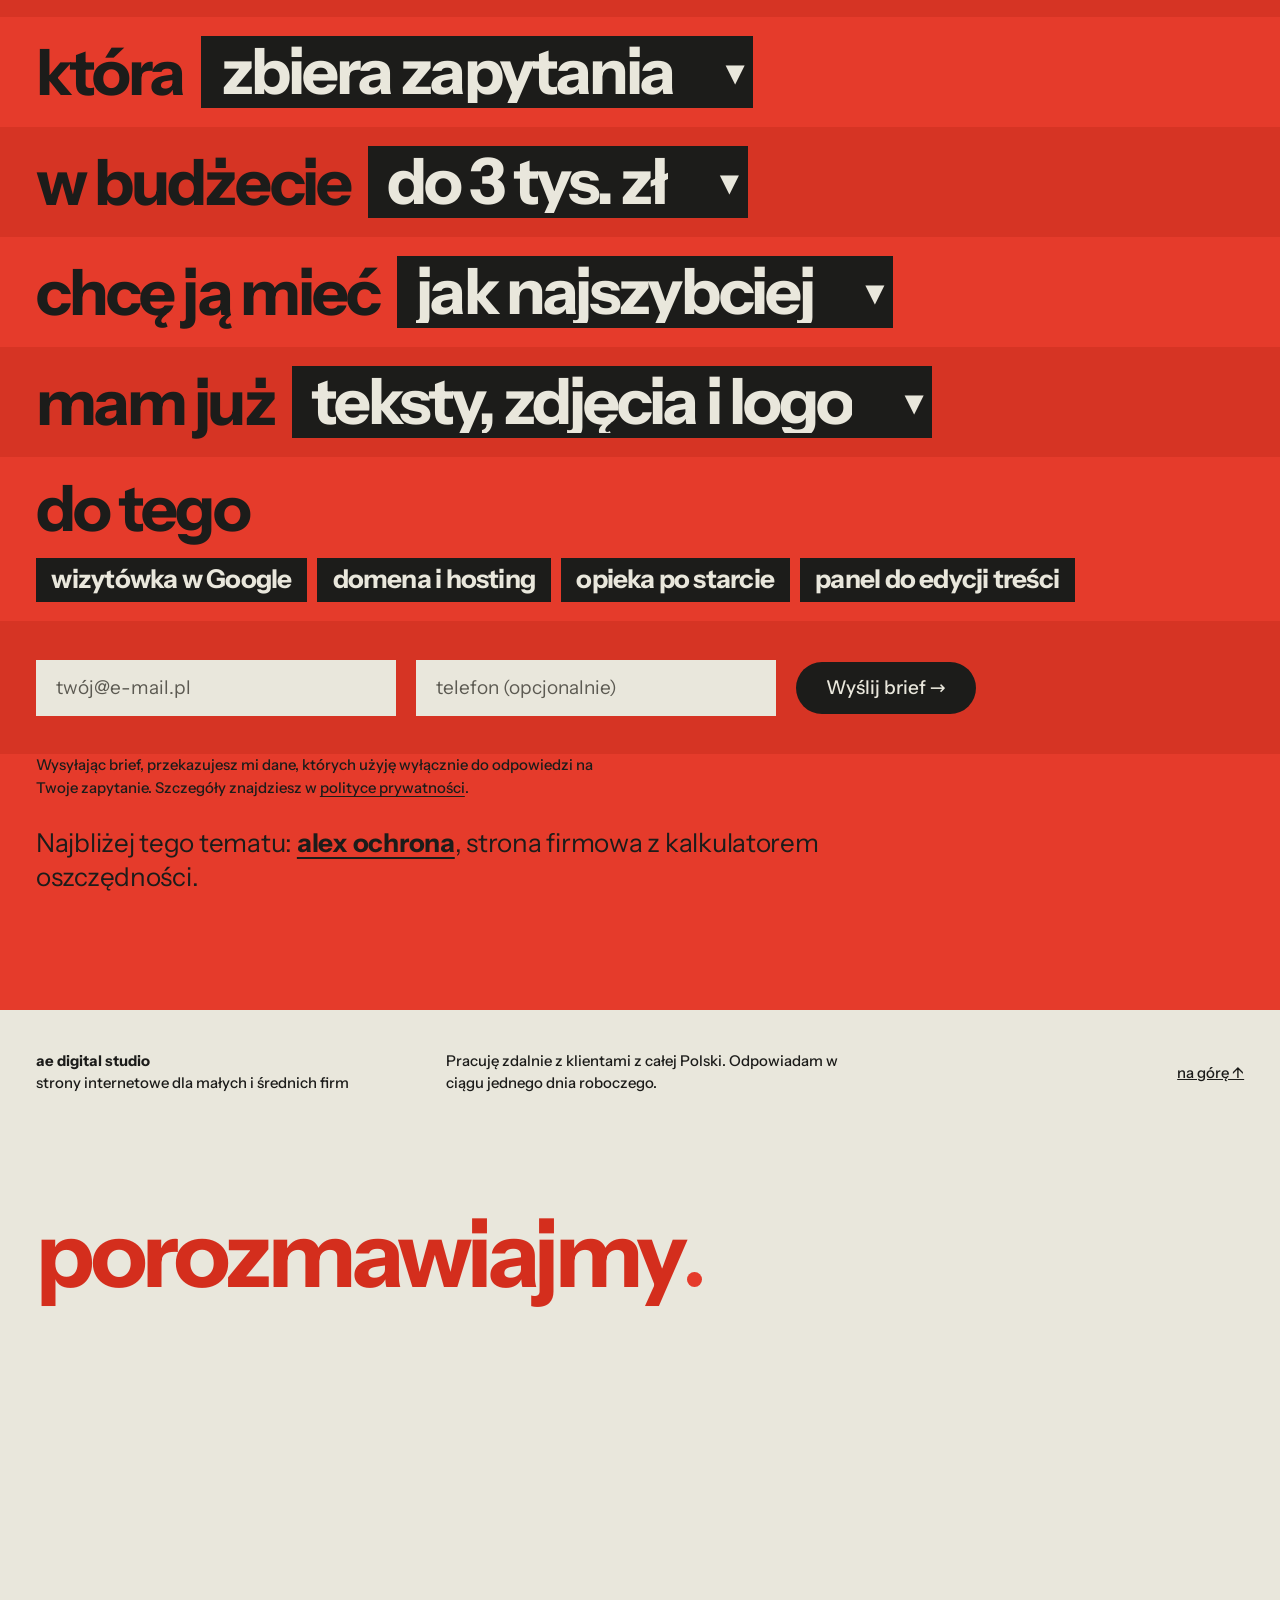
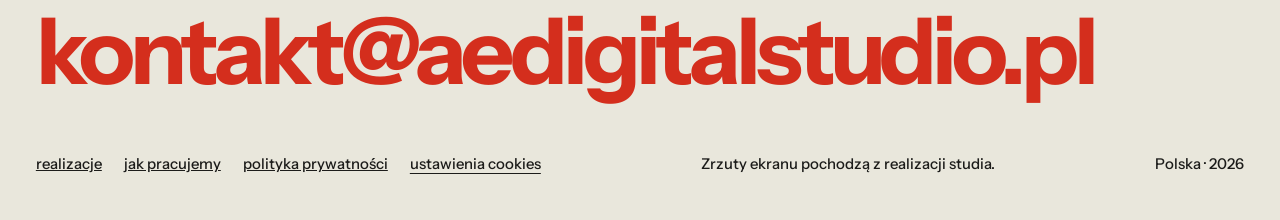
==== commit 4c77faab: "Bezpłatna makieta: sekcja, przycisk w hero i wybór w briefie Nowa sekcja "zacznij za darmo" z ofertą" ====
--- a/index.html
+++ b/index.html
@@ -24,10 +24,10 @@
 <link rel="apple-touch-icon" href="apple-touch-icon.png">
 <link rel="preload" href="fonts/instrument-sans-latin.woff2" as="font" type="font/woff2" crossorigin>
 <link rel="preload" href="fonts/instrument-sans-latin-ext.woff2" as="font" type="font/woff2" crossorigin>
-<link rel="stylesheet" href="css/style.css?v=20261028g">
+<link rel="stylesheet" href="css/style.css?v=20261029b">
 <script>document.documentElement.classList.add('js')</script>
 <script type="application/ld+json">{"@context":"https://schema.org","@type":"ProfessionalService","@id":"https://aedigitalstudio.pl/#studio","name":"AE Digital Studio","url":"https://aedigitalstudio.pl/","image":"https://aedigitalstudio.pl/og-image.jpg","logo":"https://aedigitalstudio.pl/apple-touch-icon.png","email":"kontakt@aedigitalstudio.pl","description":"Jednoosobowe studio stron internetowych dla małych i średnich firm: strony firmowe, sklepy internetowe, zapisy i rezerwacje, kalkulatory, wizytówki w Google i SEO.","areaServed":{"@type":"Country","name":"Polska"},"founder":{"@type":"Person","name":"Antoni Elegańczyk"},"knowsAbout":["strony internetowe","sklepy internetowe","wizytówki w Google","SEO"],"makesOffer":[{"@type":"Offer","itemOffered":{"@type":"Service","name":"Strony firmowe"}},{"@type":"Offer","itemOffered":{"@type":"Service","name":"Sklepy internetowe"}},{"@type":"Offer","itemOffered":{"@type":"Service","name":"Zapisy i rezerwacje online"}},{"@type":"Offer","itemOffered":{"@type":"Service","name":"Kalkulatory i formularze"}},{"@type":"Offer","itemOffered":{"@type":"Service","name":"Wizytówki w Google"}},{"@type":"Offer","itemOffered":{"@type":"Service","name":"Szybkość i SEO"}}]}</script>
-<script type="application/ld+json">{"@context":"https://schema.org","@type":"FAQPage","mainEntity":[{"@type":"Question","name":"ile kosztuje strona?","acceptedAnswer":{"@type":"Answer","text":"Cena zależy od zakresu prac i Twoich oczekiwań, więc nie publikuję cennika. Opisz projekt w briefie, a przygotuję wycenę szytą na miarę. Ceny podaję netto: zwykle wystawiam fakturę bez VAT, a gdy kwota zlecenia tego wymaga, rozliczam się z VAT przez zewnętrzny serwis, np. Useme."}},{"@type":"Question","name":"jak długo trwa zrobienie strony?","acceptedAnswer":{"@type":"Answer","text":"Strona firmowa może być gotowa nawet w trzy dni, jeśli na czas dostanę wszystkie materiały: teksty, zdjęcia, logo i inne potrzebne informacje. Sklep internetowy to około trzech, czterech tygodni. Tempo zależy głównie od tego, jak szybko będą podejmowane decyzje."}},{"@type":"Question","name":"co muszę przygotować?","acceptedAnswer":{"@type":"Answer","text":"Teksty, zdjęcia, logo i kolory marki, jeśli je masz. To od nich zależy, jak szybko ruszymy. Jeśli czegoś brakuje, wspólnie ustalimy, co da się uzupełnić."}},{"@type":"Question","name":"jak wygląda płatność i umowa?","acceptedAnswer":{"@type":"Answer","text":"Zaliczka to 30% i płacisz ją na start, resztę po akceptacji gotowej strony. Płacisz przelewem lub gotówką. Podpisujemy umowę o dzieło z przekazaniem praw autorskich, więc strona jest w pełni Twoja, i dostajesz fakturę."}},{"@type":"Question","name":"kto zajmuje się domeną i hostingiem?","acceptedAnswer":{"@type":"Answer","text":"Domenę i hosting rejestruję na Twoje dane. Koszt opłacisz na podstawie proformy albo dodaję go do faktury za stronę. Roczny koszt to zwykle około 50–100 zł."}},{"@type":"Question","name":"czy strona będzie widoczna w Google?","acceptedAnswer":{"@type":"Answer","text":"Tak. Strona jest przygotowana technicznie pod wyszukiwarki, a na życzenie zakładam też wizytówkę w Google i robię podstawowe SEO."}},{"@type":"Question","name":"czy sam zmienię treści na stronie?","acceptedAnswer":{"@type":"Answer","text":"To ustalamy na początku. Mogę przekazać Ci panel do samodzielnej edycji tekstów i zdjęć albo wprowadzać zmiany za Ciebie."}},{"@type":"Question","name":"co dzieje się po starcie strony?","acceptedAnswer":{"@type":"Answer","text":"Pierwsze trzy poprawki na Twoje życzenie są w cenie. Potem możesz zlecać zmiany na bieżąco albo wybrać pakiet opieki nad stroną, którego cena zależy od zakresu prac."}}]}</script>
+<script type="application/ld+json">{"@context":"https://schema.org","@type":"FAQPage","mainEntity":[{"@type":"Question","name":"gdzie jest haczyk w bezpłatnej makiecie?","acceptedAnswer":{"@type":"Answer","text":"Nie ma żadnego. Dopiero buduję portfolio i wolę, żebyś zobaczył efekt mojej pracy, zanim wydasz pieniądze. Makieta zostaje u Ciebie. Jeśli Ci się spodoba, możemy zrobić z niej prawdziwą stronę, a jeśli nie, rozstajemy się bez zobowiązań."}},{"@type":"Question","name":"ile kosztuje strona?","acceptedAnswer":{"@type":"Answer","text":"Cena zależy od zakresu prac i Twoich oczekiwań, więc nie publikuję cennika. Opisz projekt w briefie, a przygotuję wycenę szytą na miarę. Ceny podaję netto: zwykle wystawiam fakturę bez VAT, a gdy kwota zlecenia tego wymaga, rozliczam się z VAT przez zewnętrzny serwis, np. Useme."}},{"@type":"Question","name":"jak długo trwa zrobienie strony?","acceptedAnswer":{"@type":"Answer","text":"Strona firmowa może być gotowa nawet w trzy dni, jeśli na czas dostanę wszystkie materiały: teksty, zdjęcia, logo i inne potrzebne informacje. Sklep internetowy to około trzech, czterech tygodni. Tempo zależy głównie od tego, jak szybko będą podejmowane decyzje."}},{"@type":"Question","name":"co muszę przygotować?","acceptedAnswer":{"@type":"Answer","text":"Teksty, zdjęcia, logo i kolory marki, jeśli je masz. To od nich zależy, jak szybko ruszymy. Jeśli czegoś brakuje, wspólnie ustalimy, co da się uzupełnić."}},{"@type":"Question","name":"jak wygląda płatność i umowa?","acceptedAnswer":{"@type":"Answer","text":"Zaliczka to 30% i płacisz ją na start, resztę po akceptacji gotowej strony. Płacisz przelewem lub gotówką. Podpisujemy umowę o dzieło z przekazaniem praw autorskich, więc strona jest w pełni Twoja, i dostajesz fakturę."}},{"@type":"Question","name":"kto zajmuje się domeną i hostingiem?","acceptedAnswer":{"@type":"Answer","text":"Domenę i hosting rejestruję na Twoje dane. Koszt opłacisz na podstawie proformy albo dodaję go do faktury za stronę. Roczny koszt to zwykle około 50–100 zł."}},{"@type":"Question","name":"czy strona będzie widoczna w Google?","acceptedAnswer":{"@type":"Answer","text":"Tak. Strona jest przygotowana technicznie pod wyszukiwarki, a na życzenie zakładam też wizytówkę w Google i robię podstawowe SEO."}},{"@type":"Question","name":"czy sam zmienię treści na stronie?","acceptedAnswer":{"@type":"Answer","text":"To ustalamy na początku. Mogę przekazać Ci panel do samodzielnej edycji tekstów i zdjęć albo wprowadzać zmiany za Ciebie."}},{"@type":"Question","name":"co dzieje się po starcie strony?","acceptedAnswer":{"@type":"Answer","text":"Pierwsze trzy poprawki na Twoje życzenie są w cenie. Potem możesz zlecać zmiany na bieżąco albo wybrać pakiet opieki nad stroną, którego cena zależy od zakresu prac."}}]}</script>
 </head>
 <body>
 <a class="skip" href="#tresc">Przejdź do treści</a>
@@ -73,7 +73,7 @@
     <div class="ask">
       <p class="status r"><i aria-hidden="true"></i>przyjmuję nowe projekty</p>
       <p class="lead r" style="--d:2">Szybkie strony dla małych i średnich firm: czytelne, w kolorach Twojej marki i nastawione na zapytania od klientów.</p>
-      <a class="btn r" style="--d:3" href="#brief">Opisz swój projekt</a>
+      <a class="btn r" style="--d:3" href="#za-darmo">Zamów bezpłatną makietę</a>
     </div>
 
     <div class="collage" aria-hidden="false">
@@ -125,6 +125,25 @@
     <li class="r" style="--d:5">wizytówki w Google</li>
     <li class="r" style="--d:5">szybkość i seo</li>
   </ul>
+</section>
+
+<section class="free" id="za-darmo" aria-labelledby="free-h">
+  <div class="free-head">
+    <h2 id="free-h" class="head r">zacznij za darmo</h2>
+    <p class="lead r" style="--d:1">Zanim cokolwiek zapłacisz, zobaczysz, jak może wyglądać Twoja strona.</p>
+    <p class="free-note r" style="--d:2">Bez zobowiązań i bez dzwonienia z ofertą bez zaproszenia. Na start przyjmuję kilka takich zgłoszeń w miesiącu, żeby każde zrobić dokładnie.</p>
+  </div>
+  <article class="free-card r" style="--d:1">
+    <h3>bezpłatna makieta</h3>
+    <p>Projektuję stronę główną Twojej firmy w jej kolorach i kroju pisma, żebyś zobaczył efekt, zanim podejmiesz decyzję.</p>
+    <ul>
+      <li>Twoje logo, kolory i ton marki</li>
+      <li>układ nastawiony na zapytania, a nie na ozdobniki</li>
+      <li>propozycja, co powinno znaleźć się na pierwszym ekranie</li>
+    </ul>
+    <p>Dostajesz makietę strony głównej, która zostaje u Ciebie, nawet jeśli nie zdecydujesz się na współpracę. Gotowa w pięć dni roboczych.</p>
+    <a class="btn dark" href="#brief" data-start="makieta">Zamów makietę</a>
+  </article>
 </section>
 
 <section class="work" id="realizacje" aria-labelledby="work-h">
@@ -253,6 +272,10 @@
   </div>
   <div class="qas">
     <details class="qa r" name="faq" style="--d:1">
+      <summary>gdzie jest haczyk w bezpłatnej makiecie?</summary>
+      <div class="answer"><p>Nie ma żadnego. Dopiero buduję portfolio i wolę, żebyś zobaczył efekt mojej pracy, zanim wydasz pieniądze. Makieta zostaje u Ciebie. Jeśli Ci się spodoba, możemy zrobić z niej prawdziwą stronę, a jeśli nie, rozstajemy się bez zobowiązań.</p></div>
+    </details>
+    <details class="qa r" name="faq" style="--d:1">
       <summary>ile kosztuje strona?</summary>
       <div class="answer"><p>Cena zależy od zakresu prac i Twoich oczekiwań, więc nie publikuję cennika. Opisz projekt w briefie, a przygotuję wycenę szytą na miarę. Ceny podaję netto: zwykle wystawiam fakturę bez VAT, a gdy kwota zlecenia tego wymaga, rozliczam się z VAT przez zewnętrzny serwis, np. Useme.</p></div>
     </details>
@@ -290,6 +313,13 @@
 <section class="brief" id="brief" aria-labelledby="brief-h">
   <h2 id="brief-h" class="head r">opisz, czego potrzebujesz</h2>
   <form class="sentence" id="briefForm" data-access-key="58a7264d-42fd-4512-bb6b-14a7a59a57e8" novalidate>
+    <p class="row r" style="--d:1">
+      <span>chcę zacząć od</span>
+      <span class="chip"><select id="q-start" name="start" aria-label="Od czego zaczynamy">
+        <option value="wycena">wyceny strony</option>
+        <option value="makieta">bezpłatnej makiety</option>
+      </select></span>
+    </p>
     <p class="row r" style="--d:1">
       <span>potrzebuję strony dla</span>
       <span class="chip"><select id="q-who" name="who" aria-label="Dla kogo ma być strona">
@@ -358,7 +388,7 @@
       <button class="btn" id="sendBrief" type="submit">Wyślij brief →</button>
     </div>
     <input type="checkbox" name="botcheck" tabindex="-1" autocomplete="off" aria-hidden="true" style="display:none">
-    <p class="consent">Wysyłając brief, przekazujesz mi dane, których użyję wyłącznie do odpowiedzi na Twoje zapytanie. Szczegóły znajdziesz w <a href="/polityka-prywatnosci/">polityce prywatności</a>.</p>
+    <p class="consent">Wysyłając brief, przekazujesz mi dane, których użyję wyłącznie do odpowiedzi na Twoje zapytanie. Szczegóły znajdziesz w <a href="/polityka-prywatnosci">polityce prywatności</a>.</p>
     <p class="form-note" id="formNote" role="status" aria-live="polite" hidden></p>
   </form>
   <p class="match lead" id="match" aria-live="polite">Najbliżej tego tematu: <a href="#alex">alex ochrona</a>, strona firmowa z kalkulatorem oszczędności.</p>
@@ -379,7 +409,7 @@
     <nav class="foot-links" aria-label="Stopka">
       <a href="#realizacje">realizacje</a>
       <a href="#proces">jak pracujemy</a>
-      <a href="/polityka-prywatnosci/">polityka prywatności</a>
+      <a href="/polityka-prywatnosci">polityka prywatności</a>
       <span data-cookie-settings><button type="button" class="linklike">ustawienia cookies</button></span>
     </nav>
     <p class="foot-small">Zrzuty ekranu pochodzą z realizacji studia.</p>
@@ -387,7 +417,8 @@
   </div>
 </footer>
 
-<script src="js/main.js?v=20261028g"></script>
-<script src="js/consent.js?v=20261028g"></script>
+<script src="js/nav.js?v=20261029b"></script>
+<script src="js/main.js?v=20261029b"></script>
+<script src="js/consent.js?v=20261029b"></script>
 </body>
 </html>
--- a/css/style.css
+++ b/css/style.css
@@ -143,6 +143,23 @@
 }
 .offer .head { grid-column: 1 / 5; }
 .services { grid-column: 5 / 13; font: 700 clamp(2.125rem, 5vw, 4.5rem)/1.02 var(--face); letter-spacing: -0.045em; color: var(--red-ink); }
+
+/* ---------- free mockup ---------- */
+.free {
+  background: var(--bone-2); padding: clamp(96px, 12vw, 180px) var(--m);
+  display: grid; grid-template-columns: repeat(12, 1fr); gap: clamp(40px, 5vw, 72px) var(--gap); align-items: start;
+}
+.free-head { grid-column: 1 / 7; display: grid; gap: 24px; justify-items: start; }
+.free-head .lead { max-width: 24ch; }
+.free-card { grid-column: 7 / 13; background: var(--bone); padding: clamp(28px, 3vw, 44px); display: flex; flex-direction: column; align-items: flex-start; gap: 20px; }
+.free-card h3 { position: relative; padding-left: 30px; font: 500 var(--step-lead)/1.2 var(--face); letter-spacing: -0.02em; }
+.free-card h3::before { content: ""; position: absolute; left: 0; top: .32em; width: 14px; height: 14px; border-radius: 50%; background: var(--red); }
+.free-card p { max-width: 52ch; }
+.free-card ul { display: grid; gap: 10px; }
+.free-card li { position: relative; padding-left: 22px; max-width: 52ch; }
+.free-card li::before { content: ""; position: absolute; left: 0; top: .6em; width: 8px; height: 8px; border-radius: 50%; background: var(--red-ink); }
+.free-card .btn { margin-top: auto; }
+.free-note { max-width: 40ch; }
 
 /* ---------- work ---------- */
 .work { background: var(--desk); color: var(--bone); padding-top: clamp(96px, 12vw, 180px); }
@@ -342,7 +359,7 @@
 .menu.open .menu-mail { transition-delay: .30s; }
 .menu-cta { margin-top: 20px; }
 .menu-mail { font-size: var(--step-body); font-weight: 500; padding: 12px 0; text-decoration: underline; text-underline-offset: 4px; }
-.menu:focus { outline: none; }
+.menu:focus, [tabindex="-1"]:focus { outline: none; }
 .menu-open { overflow: hidden; }
 
 /* ---------- 404 ---------- */
@@ -441,7 +458,8 @@
   .collage { order: 3; width: 78%; align-self: flex-start; }
   .vertical { display: none; }
 
-  .about, .offer { display: flex; flex-direction: column; align-items: stretch; gap: 36px; }
+  .about, .offer, .free { display: flex; flex-direction: column; align-items: stretch; gap: 36px; }
+  .free-card { padding: 28px 20px 30px; }
   .services { font-size: clamp(2.125rem, 7.4vw, 4rem); }
   .benefits li { padding: 22px 16px 26px 44px; }
   .benefits li::before { left: 16px; top: 30px; }
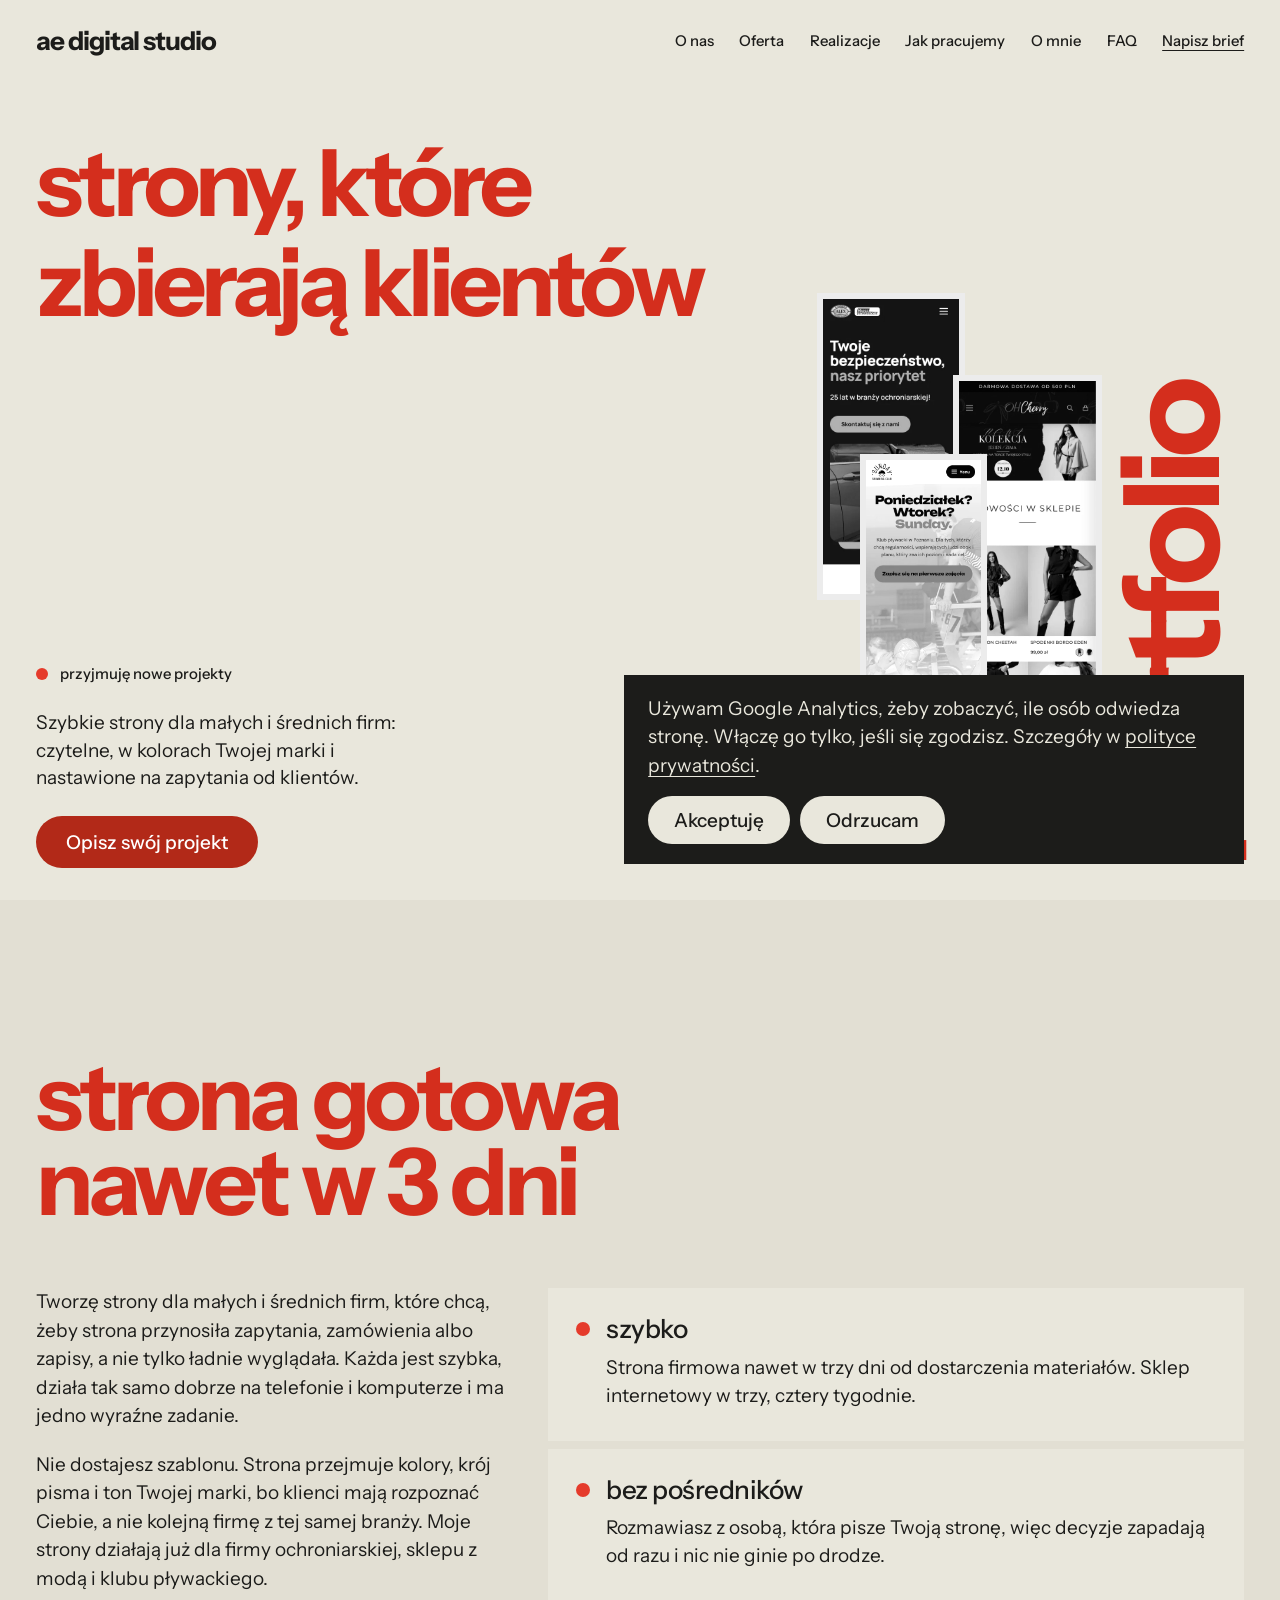
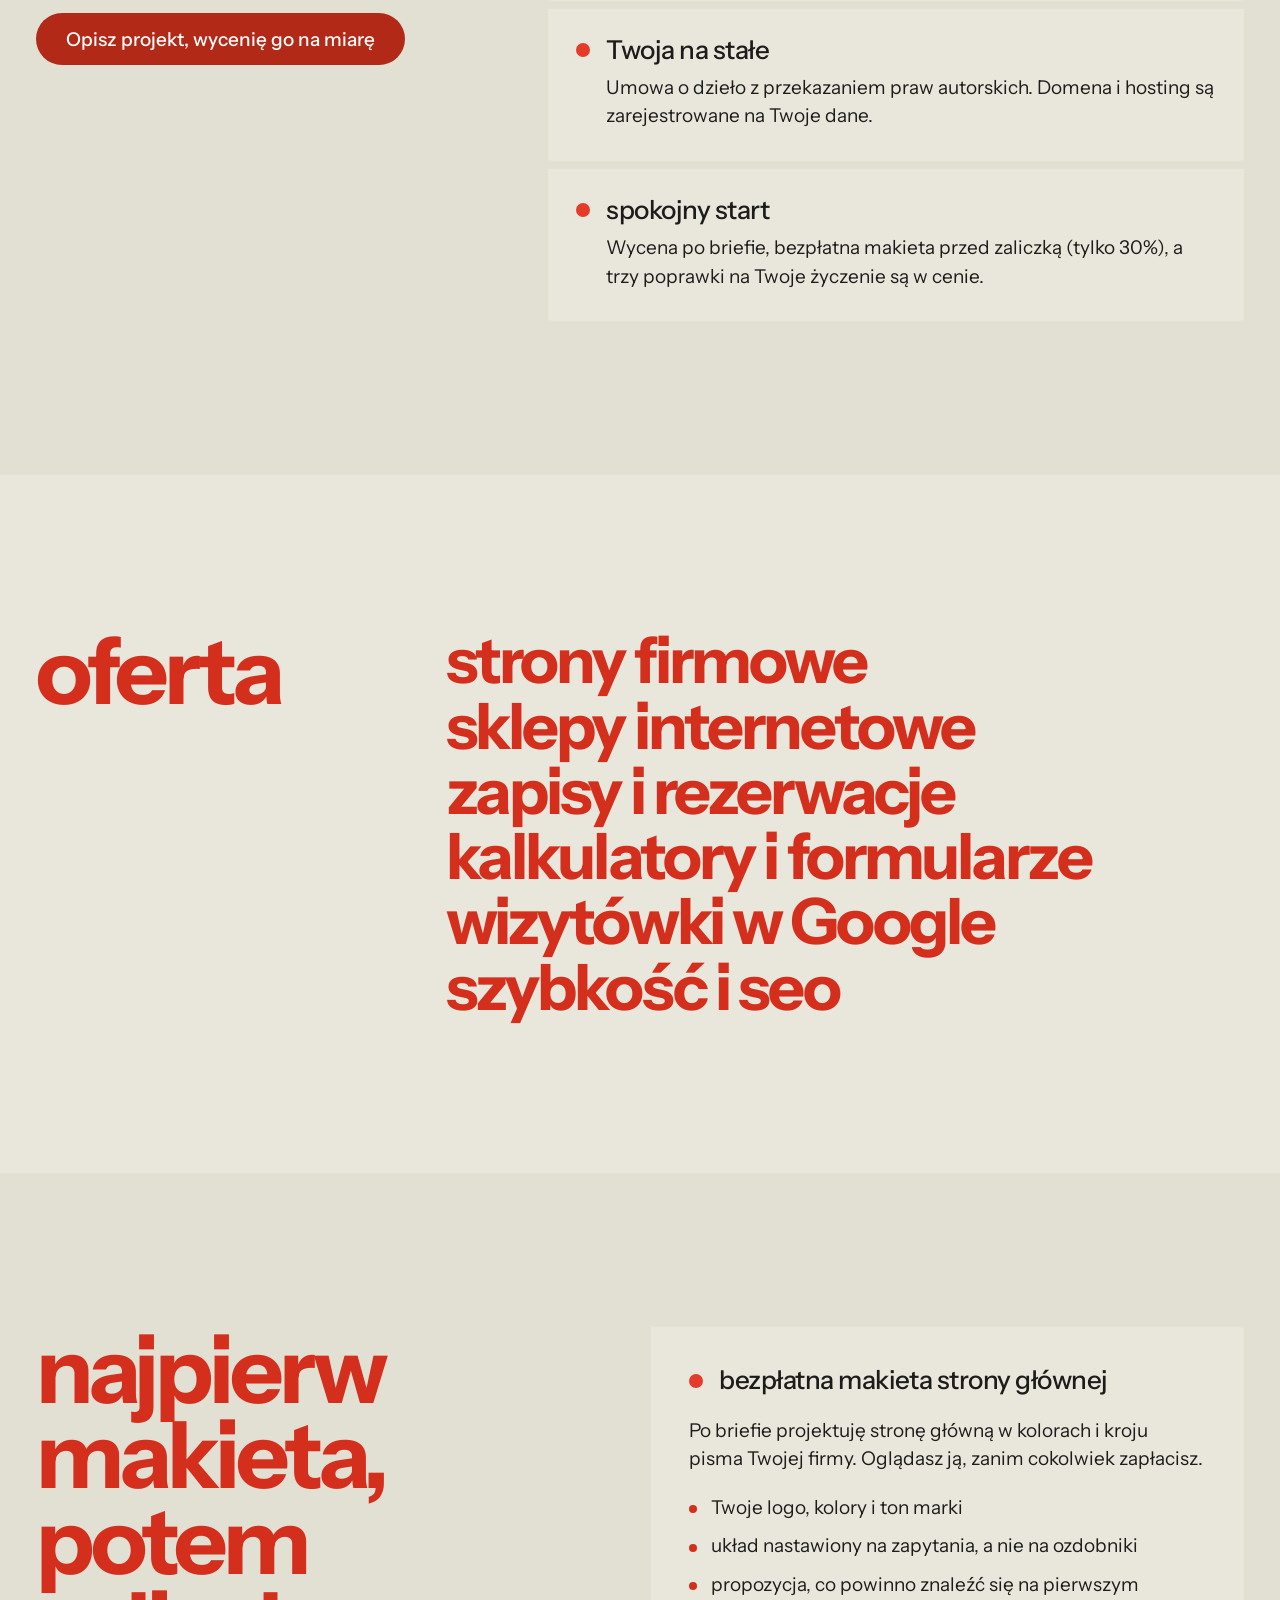
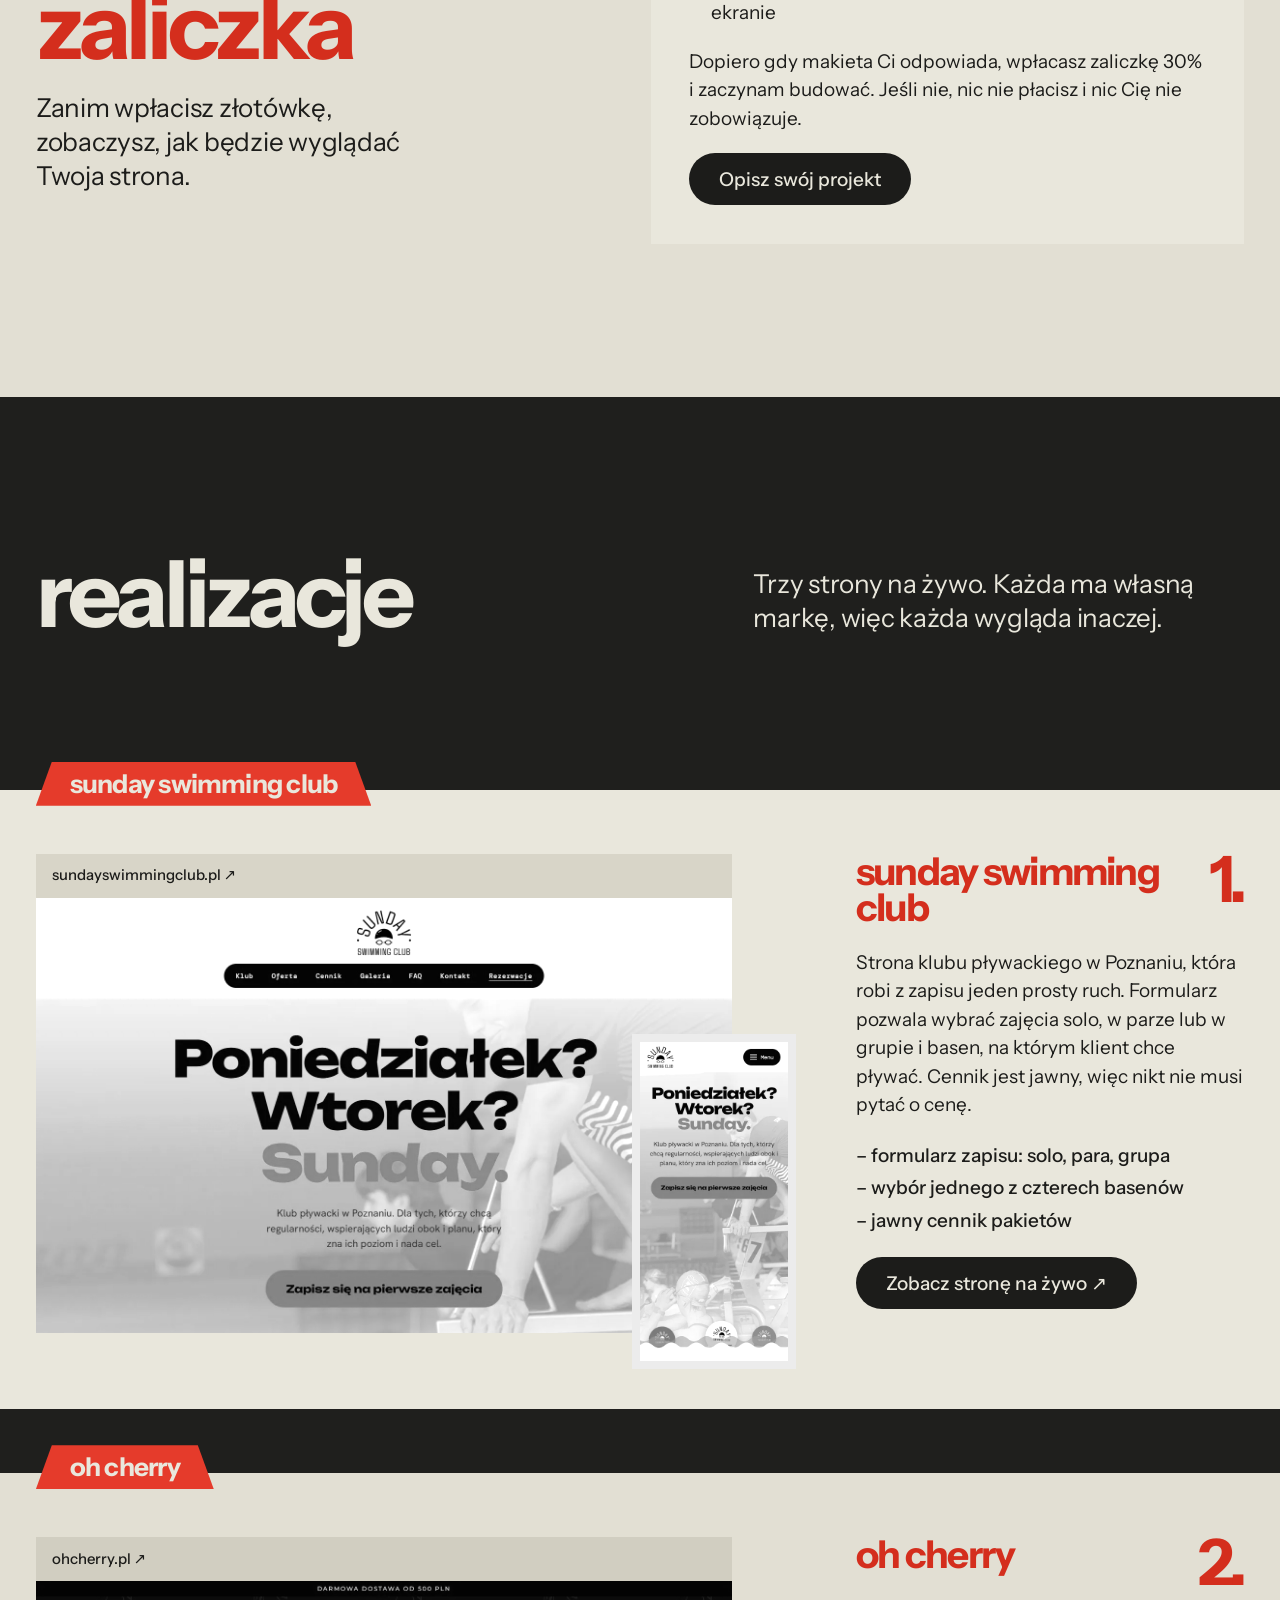
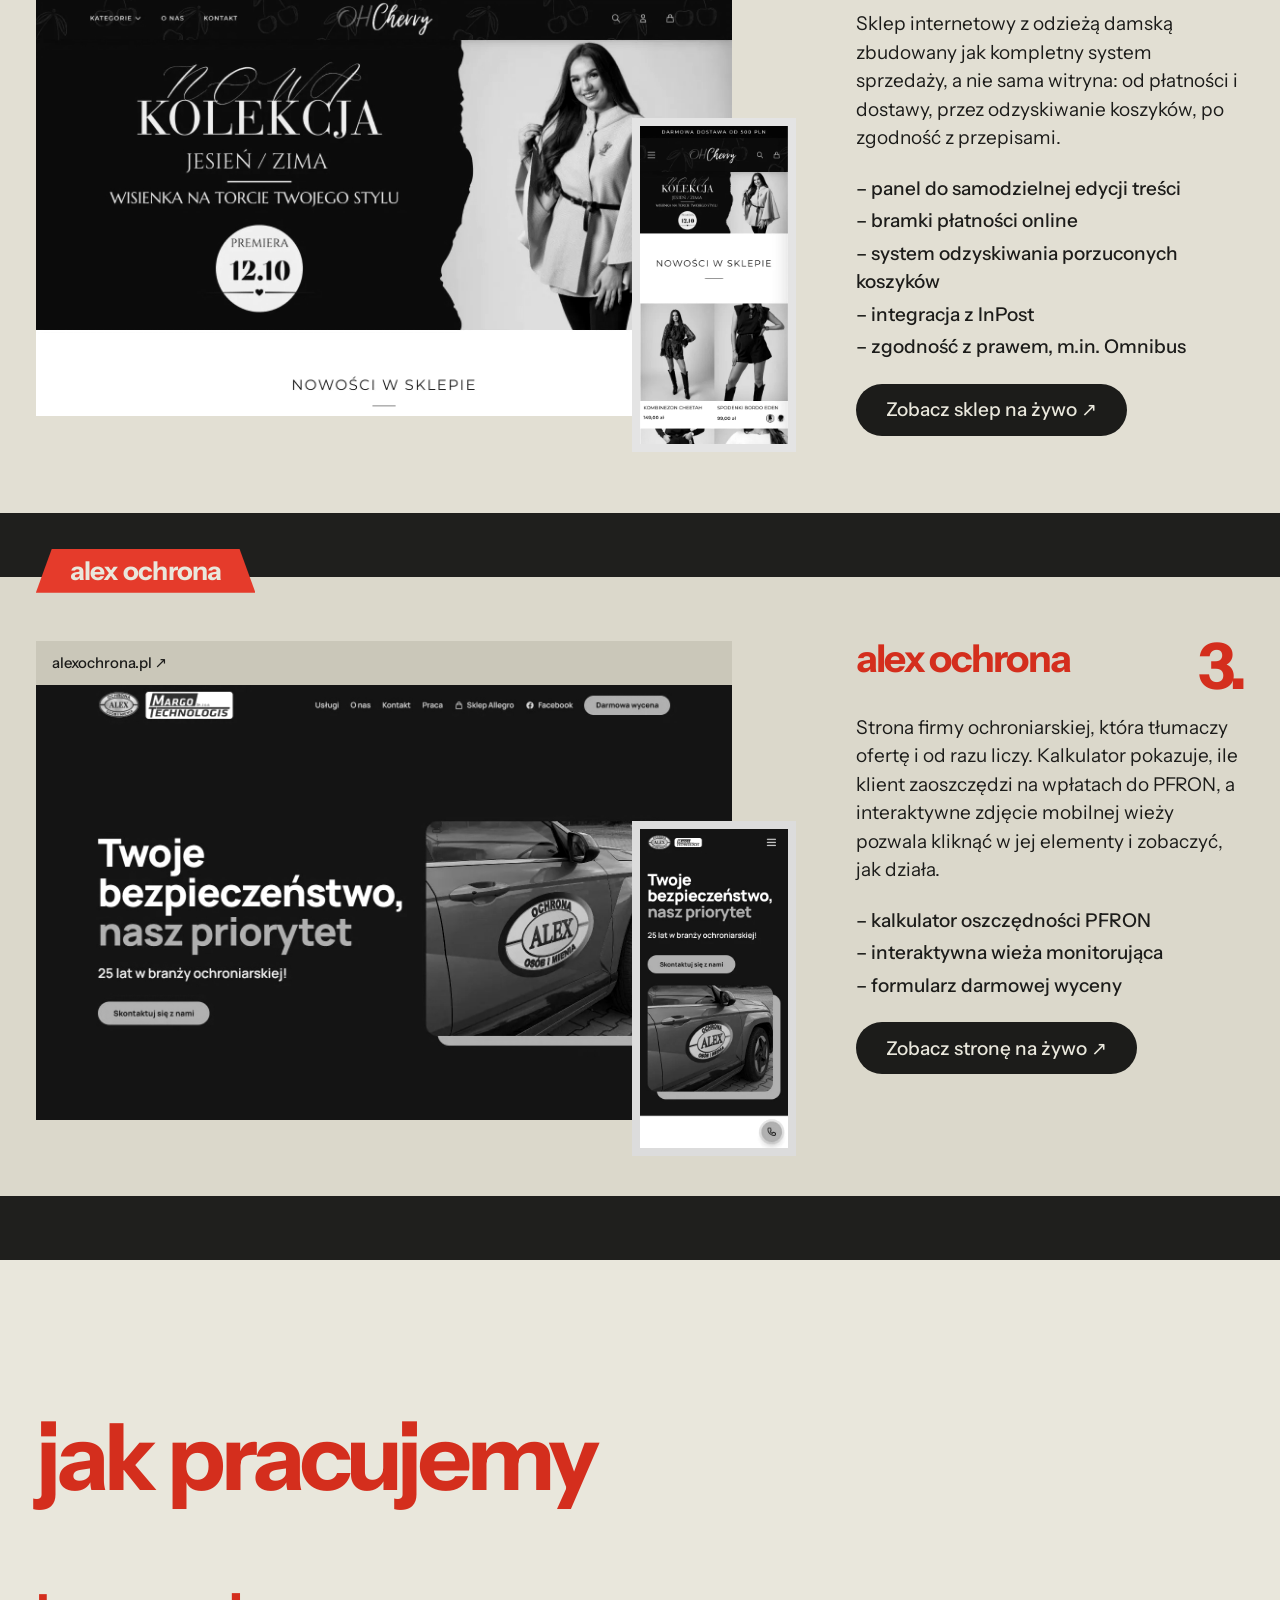
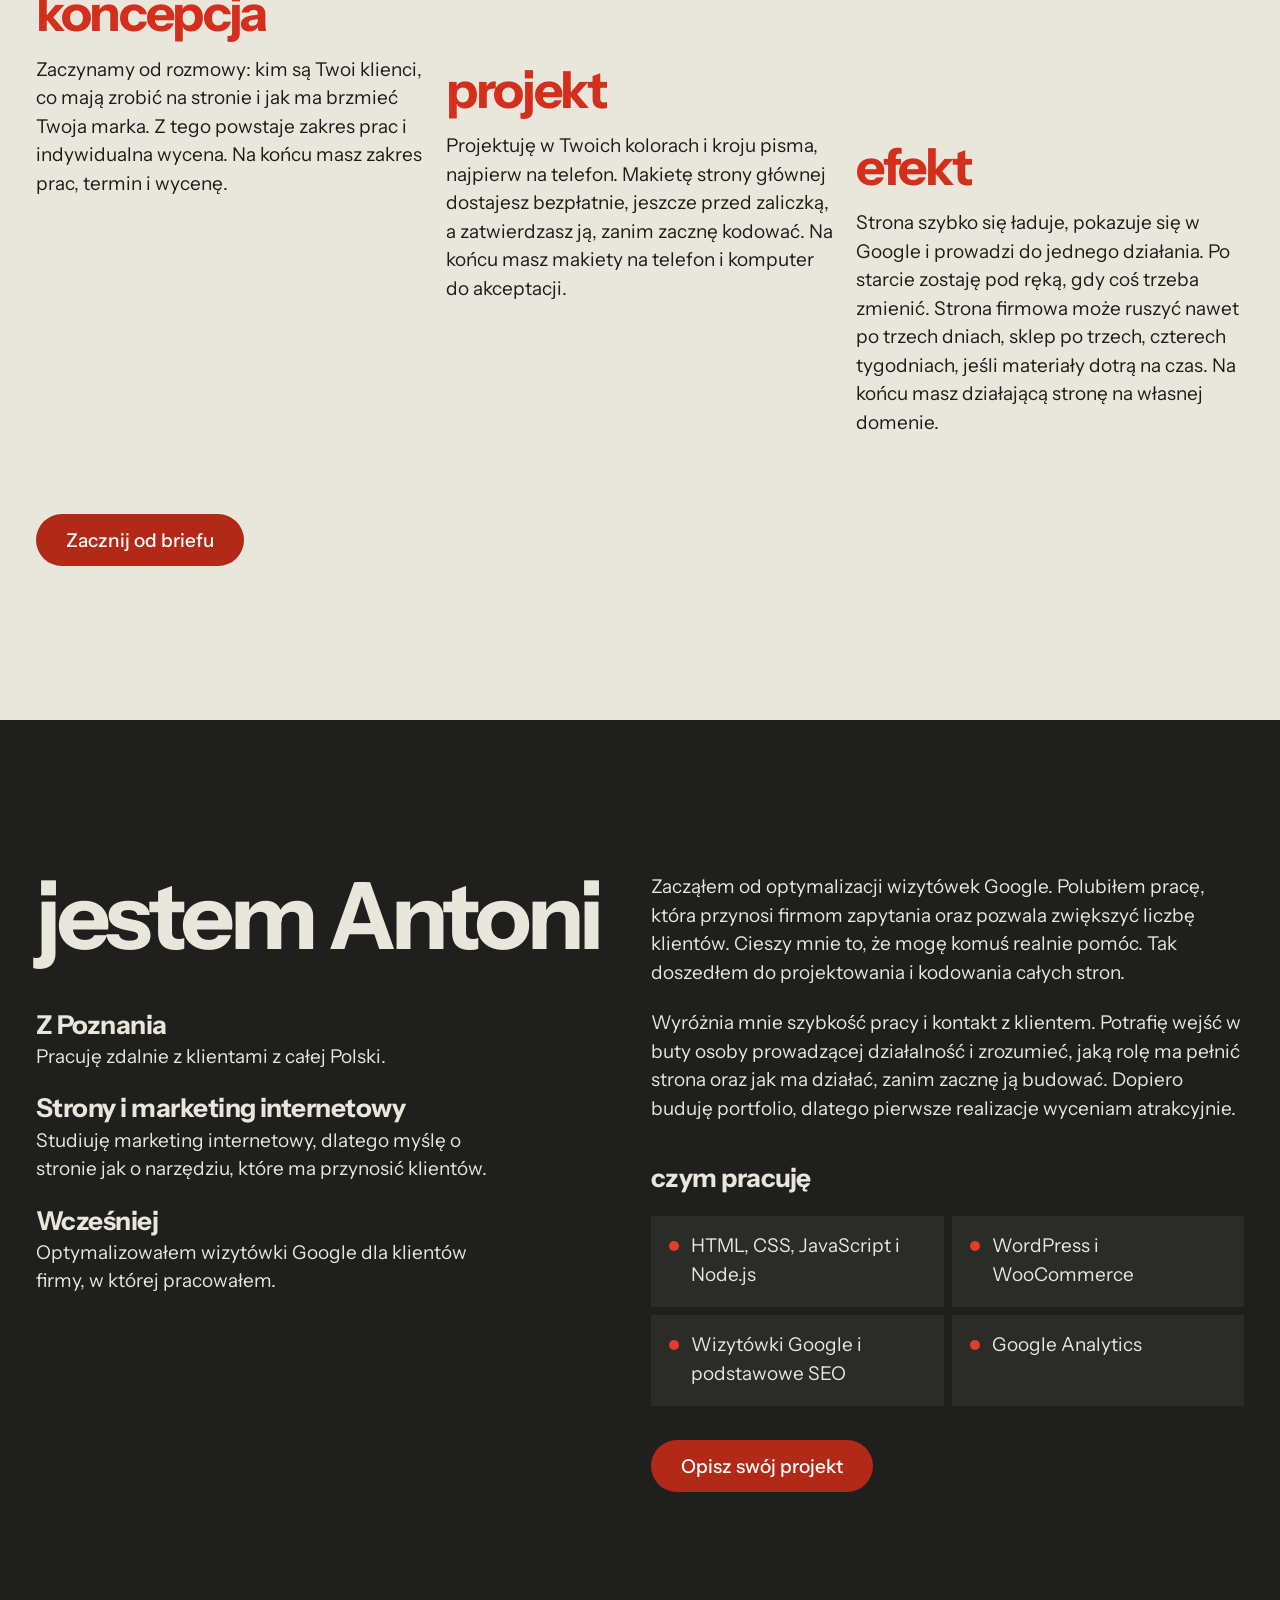
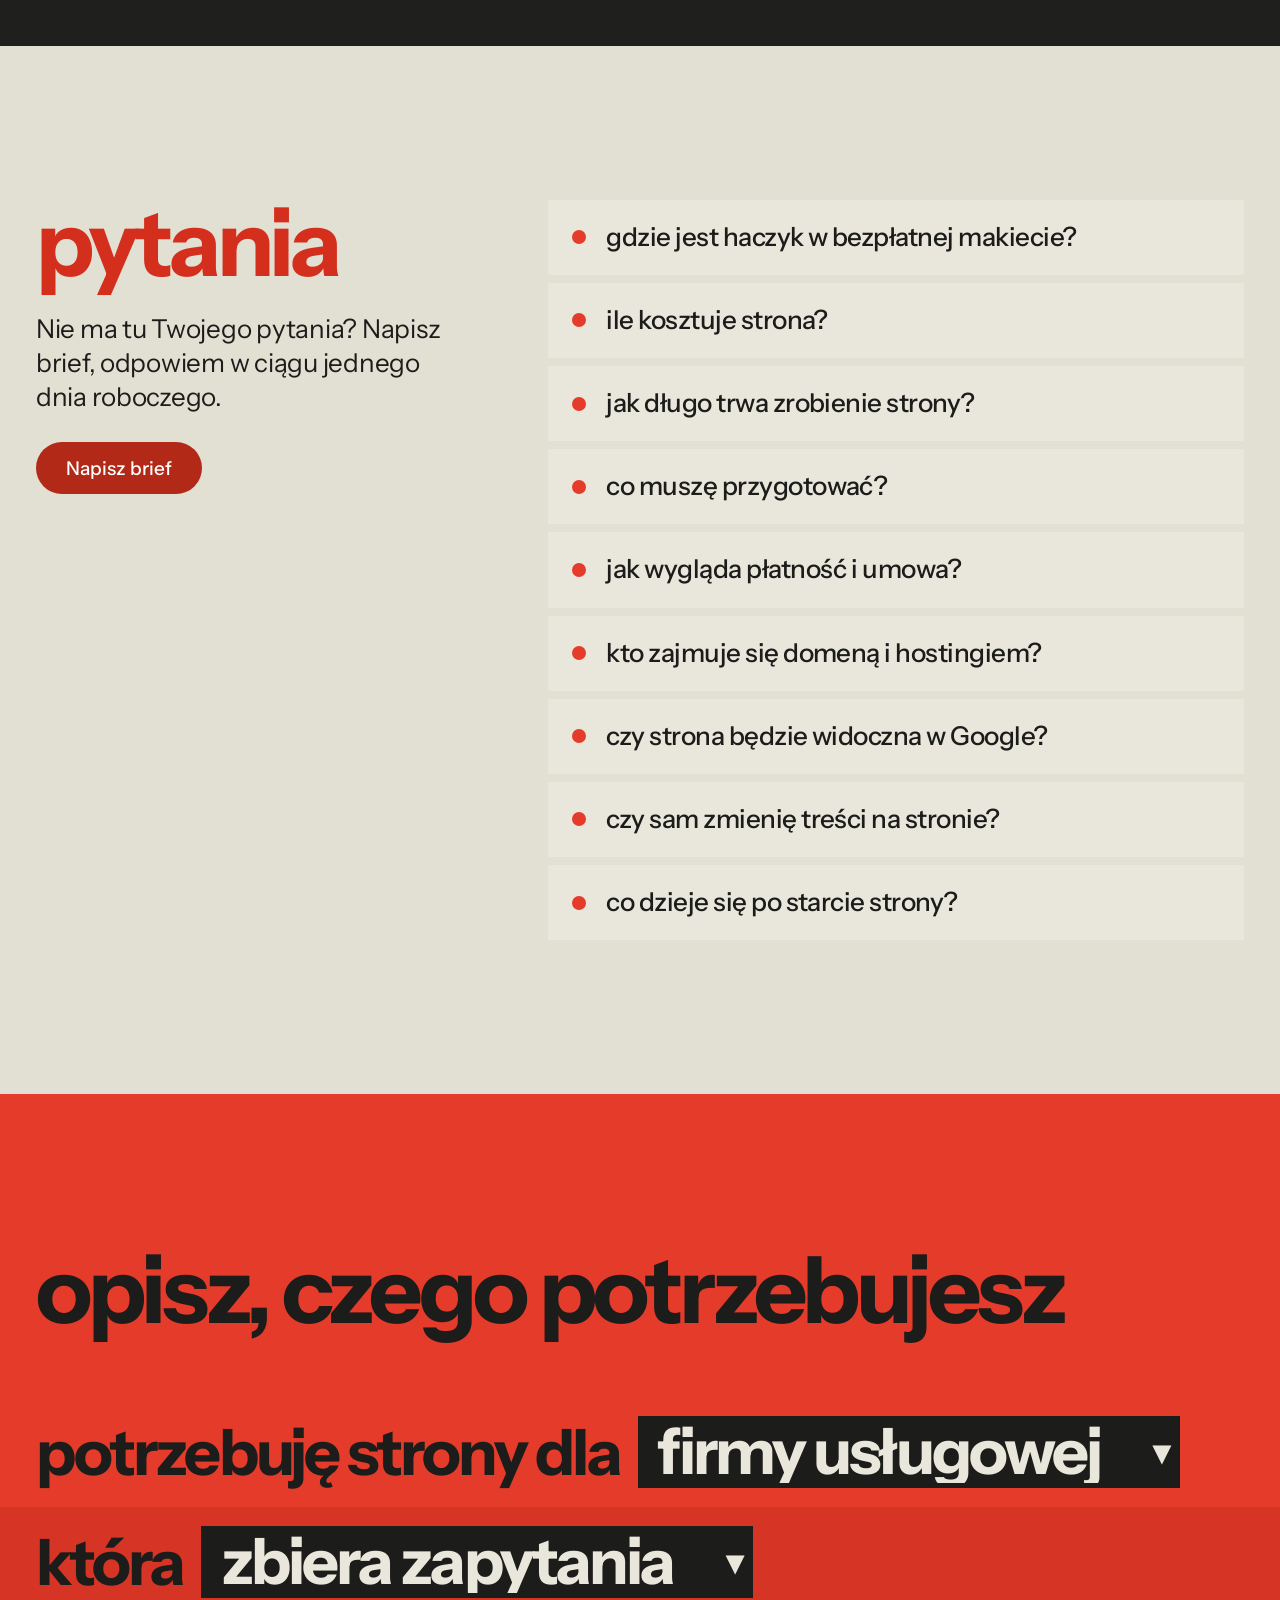
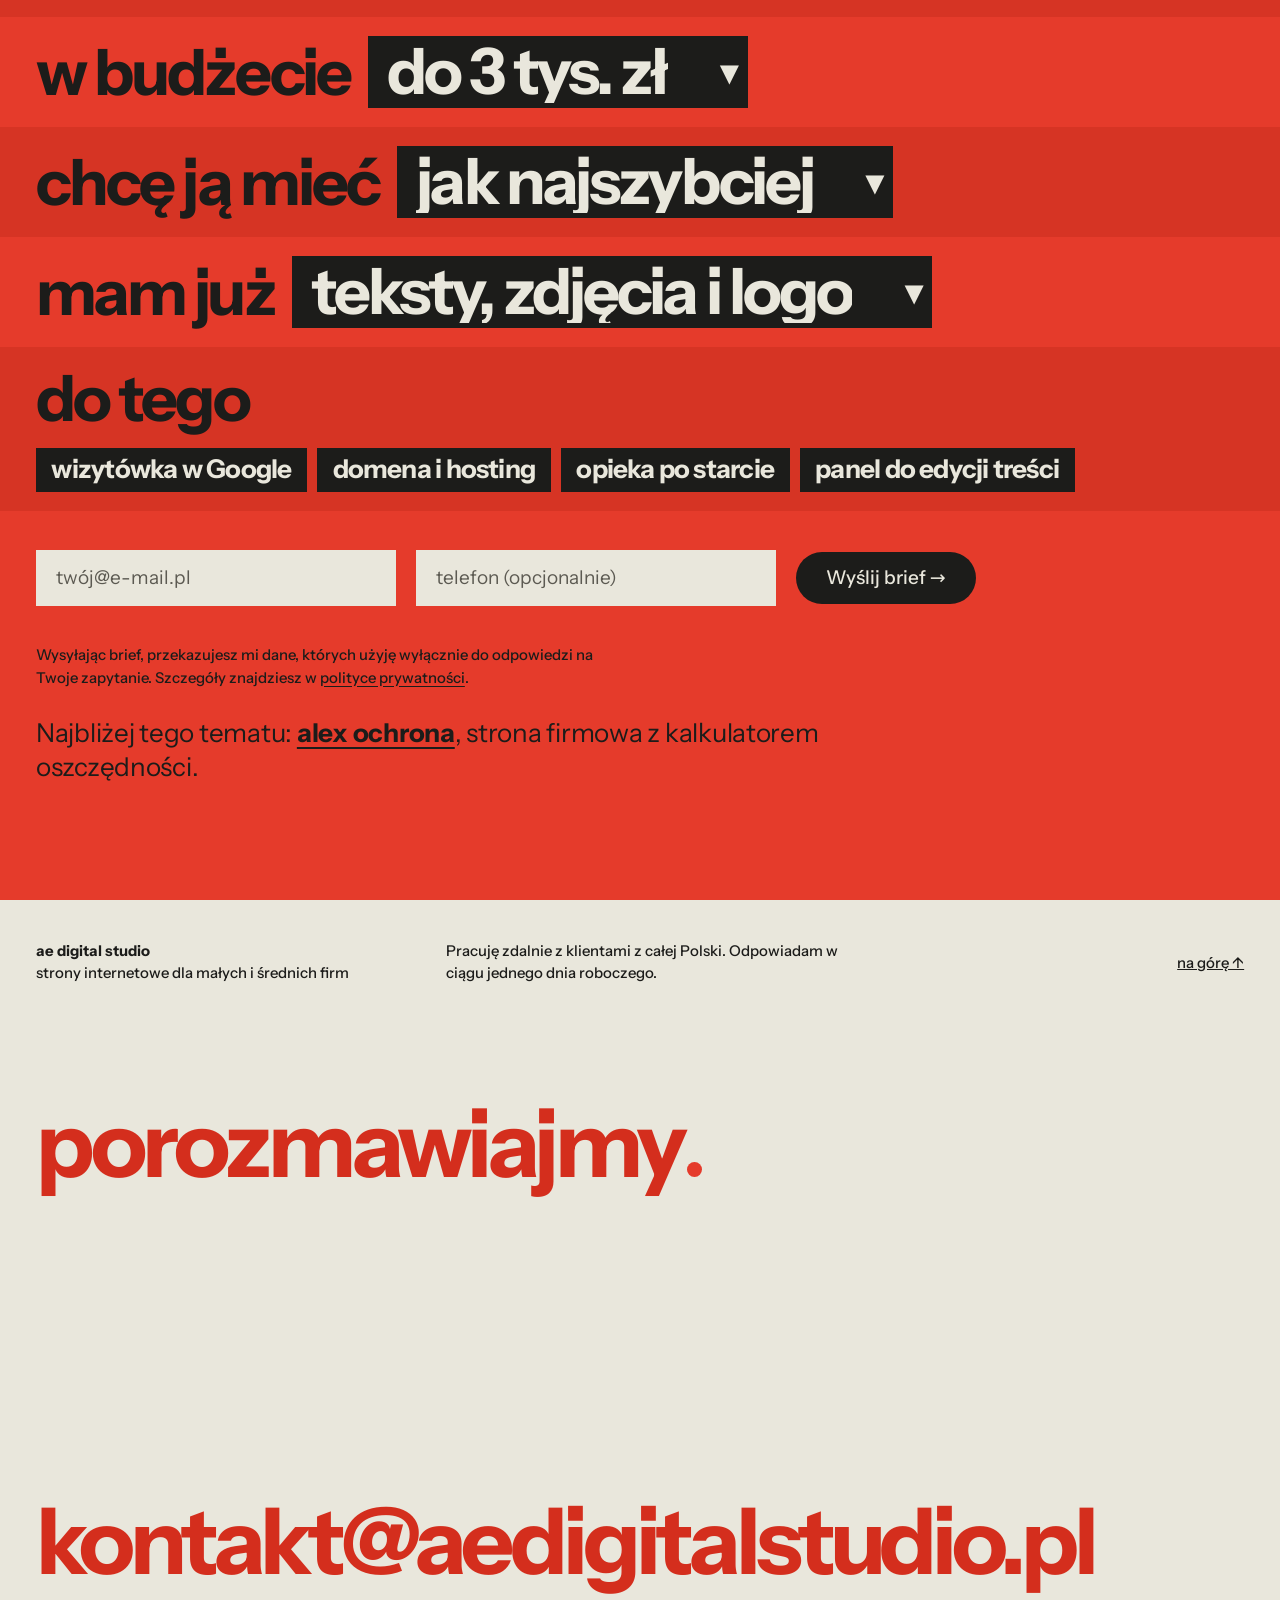
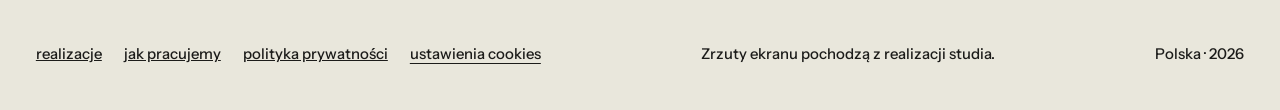
==== commit 0282354f: "Makieta jako etap przed zaliczką, nie osobne zamówienie Sekcja "najpierw makieta, potem zaliczka" za" ====
--- a/index.html
+++ b/index.html
@@ -24,10 +24,10 @@
 <link rel="apple-touch-icon" href="apple-touch-icon.png">
 <link rel="preload" href="fonts/instrument-sans-latin.woff2" as="font" type="font/woff2" crossorigin>
 <link rel="preload" href="fonts/instrument-sans-latin-ext.woff2" as="font" type="font/woff2" crossorigin>
-<link rel="stylesheet" href="css/style.css?v=20261029b">
+<link rel="stylesheet" href="css/style.css?v=20261103a">
 <script>document.documentElement.classList.add('js')</script>
 <script type="application/ld+json">{"@context":"https://schema.org","@type":"ProfessionalService","@id":"https://aedigitalstudio.pl/#studio","name":"AE Digital Studio","url":"https://aedigitalstudio.pl/","image":"https://aedigitalstudio.pl/og-image.jpg","logo":"https://aedigitalstudio.pl/apple-touch-icon.png","email":"kontakt@aedigitalstudio.pl","description":"Jednoosobowe studio stron internetowych dla małych i średnich firm: strony firmowe, sklepy internetowe, zapisy i rezerwacje, kalkulatory, wizytówki w Google i SEO.","areaServed":{"@type":"Country","name":"Polska"},"founder":{"@type":"Person","name":"Antoni Elegańczyk"},"knowsAbout":["strony internetowe","sklepy internetowe","wizytówki w Google","SEO"],"makesOffer":[{"@type":"Offer","itemOffered":{"@type":"Service","name":"Strony firmowe"}},{"@type":"Offer","itemOffered":{"@type":"Service","name":"Sklepy internetowe"}},{"@type":"Offer","itemOffered":{"@type":"Service","name":"Zapisy i rezerwacje online"}},{"@type":"Offer","itemOffered":{"@type":"Service","name":"Kalkulatory i formularze"}},{"@type":"Offer","itemOffered":{"@type":"Service","name":"Wizytówki w Google"}},{"@type":"Offer","itemOffered":{"@type":"Service","name":"Szybkość i SEO"}}]}</script>
-<script type="application/ld+json">{"@context":"https://schema.org","@type":"FAQPage","mainEntity":[{"@type":"Question","name":"gdzie jest haczyk w bezpłatnej makiecie?","acceptedAnswer":{"@type":"Answer","text":"Nie ma żadnego. Dopiero buduję portfolio i wolę, żebyś zobaczył efekt mojej pracy, zanim wydasz pieniądze. Makieta zostaje u Ciebie. Jeśli Ci się spodoba, możemy zrobić z niej prawdziwą stronę, a jeśli nie, rozstajemy się bez zobowiązań."}},{"@type":"Question","name":"ile kosztuje strona?","acceptedAnswer":{"@type":"Answer","text":"Cena zależy od zakresu prac i Twoich oczekiwań, więc nie publikuję cennika. Opisz projekt w briefie, a przygotuję wycenę szytą na miarę. Ceny podaję netto: zwykle wystawiam fakturę bez VAT, a gdy kwota zlecenia tego wymaga, rozliczam się z VAT przez zewnętrzny serwis, np. Useme."}},{"@type":"Question","name":"jak długo trwa zrobienie strony?","acceptedAnswer":{"@type":"Answer","text":"Strona firmowa może być gotowa nawet w trzy dni, jeśli na czas dostanę wszystkie materiały: teksty, zdjęcia, logo i inne potrzebne informacje. Sklep internetowy to około trzech, czterech tygodni. Tempo zależy głównie od tego, jak szybko będą podejmowane decyzje."}},{"@type":"Question","name":"co muszę przygotować?","acceptedAnswer":{"@type":"Answer","text":"Teksty, zdjęcia, logo i kolory marki, jeśli je masz. To od nich zależy, jak szybko ruszymy. Jeśli czegoś brakuje, wspólnie ustalimy, co da się uzupełnić."}},{"@type":"Question","name":"jak wygląda płatność i umowa?","acceptedAnswer":{"@type":"Answer","text":"Zaliczka to 30% i płacisz ją na start, resztę po akceptacji gotowej strony. Płacisz przelewem lub gotówką. Podpisujemy umowę o dzieło z przekazaniem praw autorskich, więc strona jest w pełni Twoja, i dostajesz fakturę."}},{"@type":"Question","name":"kto zajmuje się domeną i hostingiem?","acceptedAnswer":{"@type":"Answer","text":"Domenę i hosting rejestruję na Twoje dane. Koszt opłacisz na podstawie proformy albo dodaję go do faktury za stronę. Roczny koszt to zwykle około 50–100 zł."}},{"@type":"Question","name":"czy strona będzie widoczna w Google?","acceptedAnswer":{"@type":"Answer","text":"Tak. Strona jest przygotowana technicznie pod wyszukiwarki, a na życzenie zakładam też wizytówkę w Google i robię podstawowe SEO."}},{"@type":"Question","name":"czy sam zmienię treści na stronie?","acceptedAnswer":{"@type":"Answer","text":"To ustalamy na początku. Mogę przekazać Ci panel do samodzielnej edycji tekstów i zdjęć albo wprowadzać zmiany za Ciebie."}},{"@type":"Question","name":"co dzieje się po starcie strony?","acceptedAnswer":{"@type":"Answer","text":"Pierwsze trzy poprawki na Twoje życzenie są w cenie. Potem możesz zlecać zmiany na bieżąco albo wybrać pakiet opieki nad stroną, którego cena zależy od zakresu prac."}}]}</script>
+<script type="application/ld+json">{"@context":"https://schema.org","@type":"FAQPage","mainEntity":[{"@type":"Question","name":"gdzie jest haczyk w bezpłatnej makiecie?","acceptedAnswer":{"@type":"Answer","text":"Nie ma żadnego. Dopiero buduję portfolio i wolę, żebyś zobaczył efekt mojej pracy, zanim wydasz pieniądze. Makietę dostajesz po briefie, przed zaliczką. Jeśli Ci się spodoba, budujemy stronę, a jeśli nie, rozstajemy się bez zobowiązań."}},{"@type":"Question","name":"ile kosztuje strona?","acceptedAnswer":{"@type":"Answer","text":"Cena zależy od zakresu prac i Twoich oczekiwań, więc nie publikuję cennika. Opisz projekt w briefie, a przygotuję wycenę szytą na miarę. Ceny podaję netto: zwykle wystawiam fakturę bez VAT, a gdy kwota zlecenia tego wymaga, rozliczam się z VAT przez zewnętrzny serwis, np. Useme."}},{"@type":"Question","name":"jak długo trwa zrobienie strony?","acceptedAnswer":{"@type":"Answer","text":"Strona firmowa może być gotowa nawet w trzy dni, jeśli na czas dostanę wszystkie materiały: teksty, zdjęcia, logo i inne potrzebne informacje. Sklep internetowy to około trzech, czterech tygodni. Tempo zależy głównie od tego, jak szybko będą podejmowane decyzje."}},{"@type":"Question","name":"co muszę przygotować?","acceptedAnswer":{"@type":"Answer","text":"Teksty, zdjęcia, logo i kolory marki, jeśli je masz. To od nich zależy, jak szybko ruszymy. Jeśli czegoś brakuje, wspólnie ustalimy, co da się uzupełnić."}},{"@type":"Question","name":"jak wygląda płatność i umowa?","acceptedAnswer":{"@type":"Answer","text":"Zaliczka to 30%, a płacisz ją dopiero po akceptacji bezpłatnej makiety strony głównej. Resztę płacisz po akceptacji gotowej strony. Płacisz przelewem lub gotówką. Podpisujemy umowę o dzieło z przekazaniem praw autorskich, więc strona jest w pełni Twoja, i dostajesz fakturę."}},{"@type":"Question","name":"kto zajmuje się domeną i hostingiem?","acceptedAnswer":{"@type":"Answer","text":"Domenę i hosting rejestruję na Twoje dane. Koszt opłacisz na podstawie proformy albo dodaję go do faktury za stronę. Roczny koszt to zwykle około 50–100 zł."}},{"@type":"Question","name":"czy strona będzie widoczna w Google?","acceptedAnswer":{"@type":"Answer","text":"Tak. Strona jest przygotowana technicznie pod wyszukiwarki, a na życzenie zakładam też wizytówkę w Google i robię podstawowe SEO."}},{"@type":"Question","name":"czy sam zmienię treści na stronie?","acceptedAnswer":{"@type":"Answer","text":"To ustalamy na początku. Mogę przekazać Ci panel do samodzielnej edycji tekstów i zdjęć albo wprowadzać zmiany za Ciebie."}},{"@type":"Question","name":"co dzieje się po starcie strony?","acceptedAnswer":{"@type":"Answer","text":"Pierwsze trzy poprawki na Twoje życzenie są w cenie. Potem możesz zlecać zmiany na bieżąco albo wybrać pakiet opieki nad stroną, którego cena zależy od zakresu prac."}}]}</script>
 </head>
 <body>
 <a class="skip" href="#tresc">Przejdź do treści</a>
@@ -73,7 +73,7 @@
     <div class="ask">
       <p class="status r"><i aria-hidden="true"></i>przyjmuję nowe projekty</p>
       <p class="lead r" style="--d:2">Szybkie strony dla małych i średnich firm: czytelne, w kolorach Twojej marki i nastawione na zapytania od klientów.</p>
-      <a class="btn r" style="--d:3" href="#za-darmo">Zamów bezpłatną makietę</a>
+      <a class="btn r" style="--d:3" href="#brief">Opisz swój projekt</a>
     </div>
 
     <div class="collage" aria-hidden="false">
@@ -110,7 +110,7 @@
     </li>
     <li class="r" style="--d:4">
       <h3>spokojny start</h3>
-      <p>Wycena po briefie, zaliczka tylko 30%, a trzy poprawki na Twoje życzenie są w cenie.</p>
+      <p>Wycena po briefie, bezpłatna makieta przed zaliczką (tylko 30%), a trzy poprawki na Twoje życzenie są w cenie.</p>
     </li>
   </ul>
 </section>
@@ -127,22 +127,21 @@
   </ul>
 </section>
 
-<section class="free" id="za-darmo" aria-labelledby="free-h">
+<section class="free" id="makieta" aria-labelledby="free-h">
   <div class="free-head">
-    <h2 id="free-h" class="head r">zacznij za darmo</h2>
-    <p class="lead r" style="--d:1">Zanim cokolwiek zapłacisz, zobaczysz, jak może wyglądać Twoja strona.</p>
-    <p class="free-note r" style="--d:2">Bez zobowiązań i bez dzwonienia z ofertą bez zaproszenia. Na start przyjmuję kilka takich zgłoszeń w miesiącu, żeby każde zrobić dokładnie.</p>
+    <h2 id="free-h" class="head r">najpierw makieta, potem zaliczka</h2>
+    <p class="lead r" style="--d:1">Zanim wpłacisz złotówkę, zobaczysz, jak będzie wyglądać Twoja strona.</p>
   </div>
   <article class="free-card r" style="--d:1">
-    <h3>bezpłatna makieta</h3>
-    <p>Projektuję stronę główną Twojej firmy w jej kolorach i kroju pisma, żebyś zobaczył efekt, zanim podejmiesz decyzję.</p>
+    <h3>bezpłatna makieta strony głównej</h3>
+    <p>Po briefie projektuję stronę główną w kolorach i kroju pisma Twojej firmy. Oglądasz ją, zanim cokolwiek zapłacisz.</p>
     <ul>
       <li>Twoje logo, kolory i ton marki</li>
       <li>układ nastawiony na zapytania, a nie na ozdobniki</li>
       <li>propozycja, co powinno znaleźć się na pierwszym ekranie</li>
     </ul>
-    <p>Dostajesz makietę strony głównej, która zostaje u Ciebie, nawet jeśli nie zdecydujesz się na współpracę. Gotowa w pięć dni roboczych.</p>
-    <a class="btn dark" href="#brief" data-start="makieta">Zamów makietę</a>
+    <p>Dopiero gdy makieta Ci odpowiada, wpłacasz zaliczkę 30% i zaczynam budować. Jeśli nie, nic nie płacisz i nic Cię nie zobowiązuje.</p>
+    <a class="btn dark" href="#brief">Opisz swój projekt</a>
   </article>
 </section>
 
@@ -231,7 +230,7 @@
     </div>
     <div class="step s2 r" style="--d:2">
       <h3>projekt</h3>
-      <p>Projektuję w Twoich kolorach i kroju pisma, najpierw na telefon. Zatwierdzasz makiety, zanim zacznę kodować. Na końcu masz makiety na telefon i komputer do akceptacji.</p>
+      <p>Projektuję w Twoich kolorach i kroju pisma, najpierw na telefon. Makietę strony głównej dostajesz bezpłatnie, jeszcze przed zaliczką, a zatwierdzasz ją, zanim zacznę kodować. Na końcu masz makiety na telefon i komputer do akceptacji.</p>
     </div>
     <div class="step s3 r" style="--d:3">
       <h3>efekt</h3>
@@ -273,7 +272,7 @@
   <div class="qas">
     <details class="qa r" name="faq" style="--d:1">
       <summary>gdzie jest haczyk w bezpłatnej makiecie?</summary>
-      <div class="answer"><p>Nie ma żadnego. Dopiero buduję portfolio i wolę, żebyś zobaczył efekt mojej pracy, zanim wydasz pieniądze. Makieta zostaje u Ciebie. Jeśli Ci się spodoba, możemy zrobić z niej prawdziwą stronę, a jeśli nie, rozstajemy się bez zobowiązań.</p></div>
+      <div class="answer"><p>Nie ma żadnego. Dopiero buduję portfolio i wolę, żebyś zobaczył efekt mojej pracy, zanim wydasz pieniądze. Makietę dostajesz po briefie, przed zaliczką. Jeśli Ci się spodoba, budujemy stronę, a jeśli nie, rozstajemy się bez zobowiązań.</p></div>
     </details>
     <details class="qa r" name="faq" style="--d:1">
       <summary>ile kosztuje strona?</summary>
@@ -289,7 +288,7 @@
     </details>
     <details class="qa r" name="faq" style="--d:4">
       <summary>jak wygląda płatność i umowa?</summary>
-      <div class="answer"><p>Zaliczka to 30% i płacisz ją na start, resztę po akceptacji gotowej strony. Płacisz przelewem lub gotówką. Podpisujemy umowę o dzieło z przekazaniem praw autorskich, więc strona jest w pełni Twoja, i dostajesz fakturę.</p></div>
+      <div class="answer"><p>Zaliczka to 30%, a płacisz ją dopiero po akceptacji bezpłatnej makiety strony głównej. Resztę płacisz po akceptacji gotowej strony. Płacisz przelewem lub gotówką. Podpisujemy umowę o dzieło z przekazaniem praw autorskich, więc strona jest w pełni Twoja, i dostajesz fakturę.</p></div>
     </details>
     <details class="qa r" name="faq" style="--d:5">
       <summary>kto zajmuje się domeną i hostingiem?</summary>
@@ -313,13 +312,6 @@
 <section class="brief" id="brief" aria-labelledby="brief-h">
   <h2 id="brief-h" class="head r">opisz, czego potrzebujesz</h2>
   <form class="sentence" id="briefForm" data-access-key="58a7264d-42fd-4512-bb6b-14a7a59a57e8" novalidate>
-    <p class="row r" style="--d:1">
-      <span>chcę zacząć od</span>
-      <span class="chip"><select id="q-start" name="start" aria-label="Od czego zaczynamy">
-        <option value="wycena">wyceny strony</option>
-        <option value="makieta">bezpłatnej makiety</option>
-      </select></span>
-    </p>
     <p class="row r" style="--d:1">
       <span>potrzebuję strony dla</span>
       <span class="chip"><select id="q-who" name="who" aria-label="Dla kogo ma być strona">
@@ -417,8 +409,8 @@
   </div>
 </footer>
 
-<script src="js/nav.js?v=20261029b"></script>
-<script src="js/main.js?v=20261029b"></script>
-<script src="js/consent.js?v=20261029b"></script>
+<script src="js/nav.js?v=20261103a"></script>
+<script src="js/main.js?v=20261103a"></script>
+<script src="js/consent.js?v=20261103a"></script>
 </body>
 </html>
--- a/css/style.css
+++ b/css/style.css
@@ -159,7 +159,6 @@
 .free-card li { position: relative; padding-left: 22px; max-width: 52ch; }
 .free-card li::before { content: ""; position: absolute; left: 0; top: .6em; width: 8px; height: 8px; border-radius: 50%; background: var(--red-ink); }
 .free-card .btn { margin-top: auto; }
-.free-note { max-width: 40ch; }
 
 /* ---------- work ---------- */
 .work { background: var(--desk); color: var(--bone); padding-top: clamp(96px, 12vw, 180px); }
